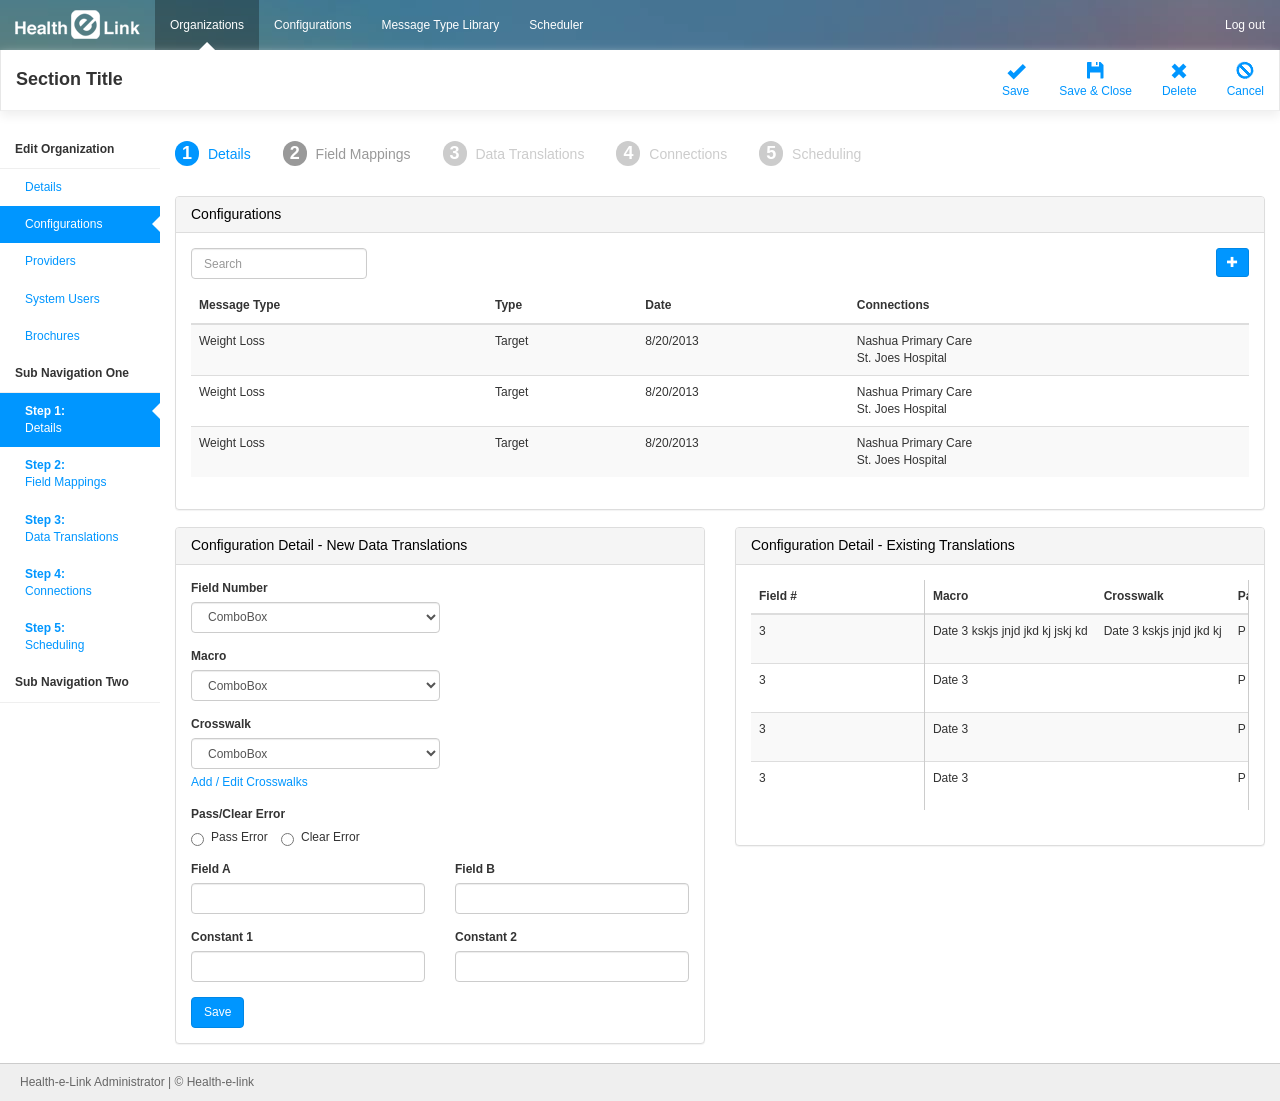
==== admin-template.html @ 5401a1ba "Initial template submit" ====
<!DOCTYPE html>
<!--[if lt IE 7]>      <html class="no-js lt-ie9 lt-ie8 lt-ie7"> <![endif]-->
<!--[if IE 7]>         <html class="no-js lt-ie9 lt-ie8"> <![endif]-->
<!--[if IE 8]>         <html class="no-js lt-ie9"> <![endif]-->
<!--[if gt IE 8]><!--> <html class="no-js"> <!--<![endif]-->
<head>
<meta charset="utf-8">
<meta http-equiv="X-UA-Compatible" content="IE=edge,chrome=1">
<title></title>
<meta name="description" content="">
<meta name="viewport" content="width=device-width, initial-scale=1, maximum-scale=1">

<!-- main css compiled from main.less -->
<link rel="stylesheet" href="css/main.css?v=2">

<!-- default theme -->
<!-- <link rel="stylesheet" href="css/themes/theme-default.css"> -->


<!-- Health-e-link theme -->
<link rel="stylesheet" href="css/themes/theme-health-e-link.css">


<!--[if lt IE 9]>
	<link rel="stylesheet" href="css/ie.css">
<![endif]-->

<!-- moderizer: for ie8 compatibility -->
<script type="text/javascript" src="js/vendor/modernizr-2.6.2-respond-1.1.0.min.js"></script>
<script data-main="js/main" src="js/vendor/require.js"></script>
</head>
<body>
<!--[if lt IE 7]>
 	<p class="chromeframe">You are using an <strong>outdated</strong> browser. Please <a href="http://browsehappy.com/">upgrade your browser</a> or <a href="http://www.google.com/chromeframe/?redirect=true">activate Google Chrome Frame</a> to improve your experience.</p>
<![endif]-->
<div class="wrap">
	<!-- Header -->
	<header id="header" class="header" role="banner">
		<!-- Primary Nav -->
		<!--role="navigation" used for accessibility -->
			<nav class="navbar primary-nav" role="navigation">
				<div class="navbar-header">
					<a href="" class="navbar-brand" title="{company name}">
					<!--
						<img src="img/health-e-link/img-health-e-link-logo.png" class="logo" alt="Health-e-Link Logo"/>
						Required logo specs:
						logo width: 125px
						logo height: 30px

						Plain text can be used without image logo

						sprite can be used with class="logo":
					-->
						<span class="logo" alt="{Company Name Logo}"></span>
					</a>
				</div>
				<ul class="nav navbar-nav">
					<li class="active"><a href="" title="Organizations">Organizations</a><span class="indicator-active arrow-up"></span></li>
					<li><a href="" title="Configurations">Configurations</a></li>
					<li><a href="" title="Message Type Library">Message Type Library</a></li>
					<li><a href="" title="Scheduler">Scheduler</a></li>
				</ul>
				<ul class="nav navbar-nav navbar-right" id="secondary-nav">
					<li><a href="" title="Log out">Log out</a></li>
				</ul>
			</nav>
		<!-- // End Primary Nav -->
	</header>
	<!-- End Header -->

	<!-- Actions Nav -->
	<nav class="navbar navbar-default actions-nav" role="navigation">
		<div class="navbar-header">
			<h1 class="section-title navbar-brand"><a href="" title="Section Title" class="unstyled-link">Section Title</a></h1>
		</div>
		<ul class="nav navbar-nav navbar-right navbar-actions">
			<li><a href="" title="Save"><span class="glyphicon glyphicon-ok icon-stacked"></span> Save</a></li>
			<li><a href="" title="Save &amp; Close<"><span class="glyphicon glyphicon-floppy-disk icon-stacked"></span> Save &amp; Close</a></li>
			<li><a href="" title="Delete"><span class="glyphicon glyphicon-remove icon-stacked"></span>Delete</a></li>
			<li><a href="" title="Cancel"><span class="glyphicon icon-stacked custom-icon icon-cancel"></span>Cancel</a></li>
		</ul>
	</nav>
	<!-- End Actions Nav -->

	<div class="container-fluid">
		<div class="row-fluid">

			<!-- Secondary Nav -->
			<aside class="secondary">
				<nav class="secondary-nav" role="navigation">
					<ul class="nav nav-pills nav-stacked">
						<li>
							<a href="">Edit Organization</a>
							<ul class="nav nav-pills nav-stacked">
								<li><a href="" title="Details">Details</a></li>
								<li class="active"><a href="" title="Configurations">Configurations</a></li>
								<li><a href="" title="Providers">Providers</a></li>
								<li><a href="" title="System Users">System Users</a></li>
								<li><a href="" title="Brochures">Brochures</a></li>
							</ul>
						</li>
						<li>
							<a href="" title="Organization Subnav">Sub Navigation One</a>
							<ul class="nav nav-pills nav-stacked">
								<li class="active"><a href="" title=""><strong>Step 1:</strong><br/>Details</a></li>
								<li><a href="" title=""><strong>Step 2:</strong><br/>Field Mappings</a></li>
								<li><a href="" title=""><strong>Step 3:</strong><br/>Data Translations</a></li>
								<li><a href="" title=""><strong>Step 4:</strong><br/>Connections</a></li>
								<li><a href="" title=""><strong>Step 5:</strong><br/>Scheduling</a></li>
							</ul>
						</li>
						<li>
							<a href="" title="Organization Subnav">Sub Navigation Two</a>
						</li>
					</ul>
				</nav>
			</aside>
			<!-- // End Secondary Nav -->


			<div class="main clearfix" role="main">

				<!-- Subnav (if needed) -->
				<nav class="sub-nav" role="navigation">
					<ul class="nav nav-pills" >
						<li class="active">
							<a href="" title="">
								<span class="badge">1</span>
								Details
							</a>
						</li>
						<li>
							<a href="" title="">
								<span class="badge">2</span>
								Field Mappings
							</a>
						</li>
						<li class="disabled">
							<a href="" title="">
								<span class="badge">3</span>
								Data Translations
							</a>
						</li>
						<li class="disabled">
							<a href="" title="">
								<span class="badge">4</span>
								Connections
							</a>
						</li>
						<li class="disabled">
							<a href="" title="">
								<span class="badge">5</span>
								Scheduling
							</a>
						</li>
					</ul>
				</nav>

				<div class="col-md-12">
					<section class="panel panel-default">
						<div class="panel-heading">
							<h3 class="panel-title">Configurations</h3>
						</div>
						<div class="panel-body">

							<div style="overflow:hidden; margin-bottom:10px;">
								<div class="form form-search pull-left">
									<input type="text" class="form-control" placeholder="Search"/>
								</div>
								<button class="btn btn-primary btn-sm pull-right">
									<span class="glyphicon glyphicon-plus"></span>
								</button>
							</div>

							<div class="form-container scrollable">
								<table class="table table-striped table-hover">
									<thead>
										<tr>
											<th>Message Type</th>
											<th>Type</th>
											<th>Date</th>
											<th>Connections</th>
										</tr>
									</thead>
									<tbody>
										<tr>
											<td>Weight Loss</td>
											<td>Target</td>
											<td>8/20/2013</td>
											<td>Nashua Primary Care<br/>St. Joes Hospital</td>
										</tr>
										<tr>
											<td>Weight Loss</td>
											<td>Target</td>
											<td>8/20/2013</td>
											<td>Nashua Primary Care<br/>St. Joes Hospital</td>
										</tr>
										<tr>
											<td>Weight Loss</td>
											<td>Target</td>
											<td>8/20/2013</td>
											<td>Nashua Primary Care<br/>St. Joes Hospital</td>
										</tr>
									</tbody>
								</table>
							</div>
						</div>
					</section>
				</div>

				<div class="col-md-6">
					<section class="panel panel-default">
						<div class="panel-heading">
							<h3 class="panel-title">Configuration Detail - New Data Translations</h3>
						</div>
						<div class="panel-body">
							<div class="form-container">
								<form role="form">
									<div class="form-group">
										<label for="fieldNumber">Field Number</label>
										<select id="fieldNumber" class="form-control half">
											<option value="comboBox">ComboBox</option>
										</select>
									</div>
									<div class="form-group">
										<label for="macro">Macro</label>
										<select id="macro" class="form-control half">
											<option value="comboBox">ComboBox</option>
										</select>
									</div>
									<div class="form-group">
										<label for="crosswalk">Crosswalk</label>
										<select id="fieldNumber" class="form-control half">
											<option value="comboBox">ComboBox</option>
										</select>
										<span class="form-group-note"><a href="#crosswalkModal" class="" data-toggle="modal">Add / Edit Crosswalks</a></span>
									</div>
									<div class="form-group">
										<label>Pass/Clear Error</label>
										<div>
											<label class="radio-inline">
												<input type="radio" > Pass Error
											</label>
											<label class="radio-inline">
												<input type="radio" > Clear Error
											</label>
										</div>
									</div>
									<div class="row">
										<div class="col-md-6">
											<div class="form-group">
												<label for="fieldA">Field A</label>
												<input id="fieldA" class="form-control" type="text" />
											</div>
										</div>
										<div class="col-md-6">
											<div class="form-group">
												<label for="fieldB">Field B</label>
												<input id="fieldB" class="form-control" type="text" />
											</div>
										</div>
									</div>
									<div class="row">
										<div class="col-md-6">
											<div class="form-group">
												<label for="constant1">Constant 1</label>
												<input id="constant1" class="form-control" type="text" />
											</div>
										</div>
										<div class="col-md-6">
											<div class="form-group">
												<label for="constant2">Constant 2</label>
												<input id="constant2" class="form-control" type="text" />
											</div>
										</div>
									</div>
										<input type="submit" alt="Save" title="Save" value="Save" class="btn btn-primary"/>
								</form>
							</div>
						</div>
					</section>
				</div>

				<div class="col-md-6">
					<section class="panel panel-default">
						<div class="panel-heading">
							<h3 class="panel-title">Configuration Detail - Existing Translations</h3>
						</div>
						<div class="panel-body">
							<div class="form-container scrollable">
								<table class="table table-striped table-hover responsive">
									<thead>
										<tr>
											<th>Field #</th>
											<th>Macro</th>
											<th>Crosswalk</th>
											<th>Pass/Clear Error</th>
											<th>Field A</th>
											<th>Field B</th>
											<th>Constant 1</th>
											<th>Constant 2</th>
											<th>Process Order</th>
											<th></th>
										</tr>
									</thead>
									<tbody>
										<tr>
											<td>3</td>
											<td>Date 3 kskjs jnjd jkd kj jskj kd</td>
											<td>Date 3 kskjs jnjd jkd kj</td>
											<td>P</td>
											<td></td>
											<td></td>
											<td></td>
											<td></td>
											<td>
												<select class="form-control">
													<option>1</option>
												</select>
											</td>
											<td>
												<a href="" title="" alt="Remove Field" class="btn btn-link"><span class="glyphicon glyphicon-remove"></span></a>
											</td>
										</tr>
										<tr>
											<td>3</td>
											<td>Date 3</td>
											<td></td>
											<td>P</td>
											<td></td>
											<td></td>
											<td></td>
											<td></td>
											<td>
												<select class="form-control">
													<option>1</option>
												</select>
											</td>
											<td>
												<a href="" title="" alt="Remove Field" class="btn btn-link"><span class="glyphicon glyphicon-remove"></span></a>
											</td>
										</tr>
										<tr>
											<td>3</td>
											<td>Date 3</td>
											<td></td>
											<td>P</td>
											<td></td>
											<td></td>
											<td></td>
											<td></td>
											<td>
												<select class="form-control">
													<option>1</option>
												</select>
											</td>
											<td>
												<a href="" title="" alt="Remove Field" class="btn btn-link"><span class="glyphicon glyphicon-remove"></span></a>
											</td>
										</tr>
										<tr>
											<td>3</td>
											<td>Date 3</td>
											<td></td>
											<td>P</td>
											<td></td>
											<td></td>
											<td></td>
											<td></td>
											<td>
												<select class="form-control">
													<option>1</option>
												</select>
											</td>
											<td>
												<a href="" title="" alt="Remove Field" class="btn btn-link"><span class="glyphicon glyphicon-remove"></span></a>
											</td>
										</tr>
									</tbody>
								</table>

							</div>
						</div>
					</section>
				</div>
			</div>
		</div>
		<div class="modal fade" id="crosswalkModal" role="dialog" tabindex="-1" aria-labeledby="Edit Crosswalks" aria-hidden="true" aria-describedby="Add, edit and delete crosswalks">
			<div class="modal-dialog">
				<div class="modal-content">
					<div class="modal-header">
						<button type="button" class="close" data-dismiss="modal" aria-hidden="true">&times;</button>
						<h3 class="panel-title">Configuration Detail - Crosswalks</h3>
					</div>
					<div class="modal-body">
						<button class="btn btn-primary btn-sm pull-right " style="margin-top:-7px; margin-right:-8px">
							<span class="glyphicon glyphicon-plus"></span>
						</button>
						<table class="table table-striped table-hover">
							<thead>
								<tr>
									<th>Name</th>
									<th>Date</th>
									<th></th>
								</tr>
							</thead>
							<tbody>
								<tr>
									<td>Gender</td>
									<td>8/20/2013</td>
									<td>
										<a href="" class="btn btn-link"><span class="glyphicon glyphicon-search"></span> View</a> 
										<a href="" title="" class="btn btn-link"><span class="glyphicon glyphicon-remove"></span> Delete</a>
									</td>
								</tr>
								<tr>
									<td>Gender</td>
									<td>8/20/2013</td>
									<td>
										<a href="" class="btn btn-link"><span class="glyphicon glyphicon-search"></span> View</a> 
										<a href="" title="" class="btn btn-link"><span class="glyphicon glyphicon-remove"></span> Delete</a>
									</td>
								</tr>
							</tbody>
						</table>
					</div>
				</div>
			</div>
		</div>
	</div>

	<footer class="footer">
		<div class="footer-content"><span class="footer-brand">Health-e-Link Administrator</span> | <span class="copyright">&copy; Health-e-link</span></div>
	</footer>

</div>
<!-- 
<script src="//ajax.googleapis.com/ajax/libs/jquery/1.10.1/jquery.min.js"></script>
<script>window.jQuery || document.write('<script src="js/vendor/jquery-1.10.1.min.js"><\/script>')</script>
-->
</body>
</html>
---- css/main.css ----
@import '../css/responsive-tables.css';
/*!
 * Bootstrap v3.0.0
 *
 * Copyright 2013 Twitter, Inc
 * Licensed under the Apache License v2.0
 * http://www.apache.org/licenses/LICENSE-2.0
 *
 * Designed and built with all the love in the world by @mdo and @fat.
 */
/*! normalize.css v2.1.0 | MIT License | git.io/normalize */
article,
aside,
details,
figcaption,
figure,
footer,
header,
hgroup,
main,
nav,
section,
summary {
  display: block;
}
audio,
canvas,
video {
  display: inline-block;
}
audio:not([controls]) {
  display: none;
  height: 0;
}
[hidden] {
  display: none;
}
html {
  font-family: sans-serif;
  -webkit-text-size-adjust: 100%;
  -ms-text-size-adjust: 100%;
}
body {
  margin: 0;
}
a:focus {
  outline: thin dotted;
}
a:active,
a:hover {
  outline: 0;
}
h1 {
  font-size: 2em;
  margin: 0.67em 0;
}
abbr[title] {
  border-bottom: 1px dotted;
}
b,
strong {
  font-weight: bold;
}
dfn {
  font-style: italic;
}
hr {
  -moz-box-sizing: content-box;
  box-sizing: content-box;
  height: 0;
}
mark {
  background: #ff0;
  color: #000;
}
code,
kbd,
pre,
samp {
  font-family: monospace, serif;
  font-size: 1em;
}
pre {
  white-space: pre-wrap;
}
q {
  quotes: "\201C" "\201D" "\2018" "\2019";
}
small {
  font-size: 80%;
}
sub,
sup {
  font-size: 75%;
  line-height: 0;
  position: relative;
  vertical-align: baseline;
}
sup {
  top: -0.5em;
}
sub {
  bottom: -0.25em;
}
img {
  border: 0;
}
svg:not(:root) {
  overflow: hidden;
}
figure {
  margin: 0;
}
fieldset {
  border: 1px solid #c0c0c0;
  margin: 0 2px;
  padding: 0.35em 0.625em 0.75em;
}
legend {
  border: 0;
  padding: 0;
}
button,
input,
select,
textarea {
  font-family: inherit;
  font-size: 100%;
  margin: 0;
}
button,
input {
  line-height: normal;
}
button,
select {
  text-transform: none;
}
button,
html input[type="button"],
input[type="reset"],
input[type="submit"] {
  -webkit-appearance: button;
  cursor: pointer;
}
button[disabled],
html input[disabled] {
  cursor: default;
}
input[type="checkbox"],
input[type="radio"] {
  box-sizing: border-box;
  padding: 0;
}
input[type="search"] {
  -webkit-appearance: textfield;
  -moz-box-sizing: content-box;
  -webkit-box-sizing: content-box;
  box-sizing: content-box;
}
input[type="search"]::-webkit-search-cancel-button,
input[type="search"]::-webkit-search-decoration {
  -webkit-appearance: none;
}
button::-moz-focus-inner,
input::-moz-focus-inner {
  border: 0;
  padding: 0;
}
textarea {
  overflow: auto;
  vertical-align: top;
}
table {
  border-collapse: collapse;
  border-spacing: 0;
}
@media print {
  * {
    text-shadow: none !important;
    color: #000 !important;
    background: transparent !important;
    box-shadow: none !important;
  }
  a,
  a:visited {
    text-decoration: underline;
  }
  a[href]:after {
    content: " (" attr(href) ")";
  }
  abbr[title]:after {
    content: " (" attr(title) ")";
  }
  .ir a:after,
  a[href^="javascript:"]:after,
  a[href^="#"]:after {
    content: "";
  }
  pre,
  blockquote {
    border: 1px solid #999;
    page-break-inside: avoid;
  }
  thead {
    display: table-header-group;
  }
  tr,
  img {
    page-break-inside: avoid;
  }
  img {
    max-width: 100% !important;
  }
  @page  {
    margin: 2cm .5cm;
  }
  p,
  h2,
  h3 {
    orphans: 3;
    widows: 3;
  }
  h2,
  h3 {
    page-break-after: avoid;
  }
  .navbar {
    display: none;
  }
  .table td,
  .table th {
    background-color: #fff !important;
  }
  .btn > .caret,
  .dropup > .btn > .caret {
    border-top-color: #000 !important;
  }
  .label {
    border: 1px solid #000;
  }
  .table {
    border-collapse: collapse !important;
  }
  .table-bordered th,
  .table-bordered td {
    border: 1px solid #ddd !important;
  }
}
*,
*:before,
*:after {
  -webkit-box-sizing: border-box;
  -moz-box-sizing: border-box;
  box-sizing: border-box;
}
html {
  font-size: 62.5%;
  -webkit-tap-highlight-color: rgba(0, 0, 0, 0);
}
body {
  font-family: "Helvetica Neue", Helvetica, Arial, sans-serif;
  font-size: 12px;
  line-height: 1.428571429;
  color: #333333;
  background-color: #ffffff;
}
input,
button,
select,
textarea {
  font-family: inherit;
  font-size: inherit;
  line-height: inherit;
}
a {
  color: #0096ff;
  text-decoration: none;
}
a:hover,
a:focus {
  color: #0069b3;
  text-decoration: underline;
}
a:focus {
  outline: thin dotted #333;
  outline: 5px auto -webkit-focus-ring-color;
  outline-offset: -2px;
}
img {
  vertical-align: middle;
}
.img-responsive {
  display: block;
  max-width: 100%;
  height: auto;
}
.img-rounded {
  border-radius: 6px;
}
.img-thumbnail {
  padding: 4px;
  line-height: 1.428571429;
  background-color: #ffffff;
  border: 1px solid #dddddd;
  border-radius: 4px;
  -webkit-transition: all 0.2s ease-in-out;
  transition: all 0.2s ease-in-out;
  display: inline-block;
  max-width: 100%;
  height: auto;
}
.img-circle {
  border-radius: 50%;
}
hr {
  margin-top: 17px;
  margin-bottom: 17px;
  border: 0;
  border-top: 1px solid #eeeeee;
}
.sr-only {
  position: absolute;
  width: 1px;
  height: 1px;
  margin: -1px;
  padding: 0;
  overflow: hidden;
  clip: rect(0 0 0 0);
  border: 0;
}
p {
  margin: 0 0 8.5px;
}
.lead {
  margin-bottom: 17px;
  font-size: 13.799999999999999px;
  font-weight: 200;
  line-height: 1.4;
}
@media (min-width: 768px) {
  .lead {
    font-size: 18px;
  }
}
small,
.small {
  font-size: 85%;
}
cite {
  font-style: normal;
}
.text-muted {
  color: #999999;
}
.text-primary {
  color: #0096ff;
}
.text-warning {
  color: #c09853;
}
.text-danger {
  color: #b94a48;
}
.text-success {
  color: #468847;
}
.text-info {
  color: #3a87ad;
}
.text-left {
  text-align: left;
}
.text-right {
  text-align: right;
}
.text-center {
  text-align: center;
}
h1,
h2,
h3,
h4,
h5,
h6,
.h1,
.h2,
.h3,
.h4,
.h5,
.h6 {
  font-family: "Helvetica Neue", Helvetica, Arial, sans-serif;
  font-weight: 500;
  line-height: 1.1;
  color: inherit;
}
h1 small,
h2 small,
h3 small,
h4 small,
h5 small,
h6 small,
.h1 small,
.h2 small,
.h3 small,
.h4 small,
.h5 small,
.h6 small {
  font-weight: normal;
  line-height: 1;
  color: #999999;
}
h1,
h2,
h3 {
  margin-top: 17px;
  margin-bottom: 8.5px;
}
h1 small,
h2 small,
h3 small {
  font-size: 65%;
}
h4,
h5,
h6 {
  margin-top: 8.5px;
  margin-bottom: 8.5px;
}
h4 small,
h5 small,
h6 small {
  font-size: 75%;
}
h1,
.h1 {
  font-size: 31px;
}
h2,
.h2 {
  font-size: 25px;
}
h3,
.h3 {
  font-size: 21px;
}
h4,
.h4 {
  font-size: 15px;
}
h5,
.h5 {
  font-size: 12px;
}
h6,
.h6 {
  font-size: 11px;
}
.page-header {
  padding-bottom: 7.5px;
  margin: 34px 0 17px;
  border-bottom: 1px solid #eeeeee;
}
ul,
ol {
  margin-top: 0;
  margin-bottom: 8.5px;
}
ul ul,
ol ul,
ul ol,
ol ol {
  margin-bottom: 0;
}
.list-unstyled {
  padding-left: 0;
  list-style: none;
}
.list-inline {
  padding-left: 0;
  list-style: none;
}
.list-inline > li {
  display: inline-block;
  padding-left: 5px;
  padding-right: 5px;
}
dl {
  margin-bottom: 17px;
}
dt,
dd {
  line-height: 1.428571429;
}
dt {
  font-weight: bold;
}
dd {
  margin-left: 0;
}
@media (min-width: 768px) {
  .dl-horizontal dt {
    float: left;
    width: 160px;
    clear: left;
    text-align: right;
    overflow: hidden;
    text-overflow: ellipsis;
    white-space: nowrap;
  }
  .dl-horizontal dd {
    margin-left: 180px;
  }
  .dl-horizontal dd:before,
  .dl-horizontal dd:after {
    content: " ";
    /* 1 */
  
    display: table;
    /* 2 */
  
  }
  .dl-horizontal dd:after {
    clear: both;
  }
  .dl-horizontal dd:before,
  .dl-horizontal dd:after {
    content: " ";
    /* 1 */
  
    display: table;
    /* 2 */
  
  }
  .dl-horizontal dd:after {
    clear: both;
  }
}
abbr[title],
abbr[data-original-title] {
  cursor: help;
  border-bottom: 1px dotted #999999;
}
abbr.initialism {
  font-size: 90%;
  text-transform: uppercase;
}
blockquote {
  padding: 8.5px 17px;
  margin: 0 0 17px;
  border-left: 5px solid #eeeeee;
}
blockquote p {
  font-size: 15px;
  font-weight: 300;
  line-height: 1.25;
}
blockquote p:last-child {
  margin-bottom: 0;
}
blockquote small {
  display: block;
  line-height: 1.428571429;
  color: #999999;
}
blockquote small:before {
  content: '\2014 \00A0';
}
blockquote.pull-right {
  padding-right: 15px;
  padding-left: 0;
  border-right: 5px solid #eeeeee;
  border-left: 0;
}
blockquote.pull-right p,
blockquote.pull-right small {
  text-align: right;
}
blockquote.pull-right small:before {
  content: '';
}
blockquote.pull-right small:after {
  content: '\00A0 \2014';
}
q:before,
q:after,
blockquote:before,
blockquote:after {
  content: "";
}
address {
  display: block;
  margin-bottom: 17px;
  font-style: normal;
  line-height: 1.428571429;
}
code,
pre {
  font-family: Monaco, Menlo, Consolas, "Courier New", monospace;
}
code {
  padding: 2px 4px;
  font-size: 90%;
  color: #c7254e;
  background-color: #f9f2f4;
  white-space: nowrap;
  border-radius: 4px;
}
pre {
  display: block;
  padding: 8px;
  margin: 0 0 8.5px;
  font-size: 11px;
  line-height: 1.428571429;
  word-break: break-all;
  word-wrap: break-word;
  color: #333333;
  background-color: #f5f5f5;
  border: 1px solid #cccccc;
  border-radius: 4px;
}
pre.prettyprint {
  margin-bottom: 17px;
}
pre code {
  padding: 0;
  font-size: inherit;
  color: inherit;
  white-space: pre-wrap;
  background-color: transparent;
  border: 0;
}
.pre-scrollable {
  max-height: 340px;
  overflow-y: scroll;
}
.container {
  margin-right: auto;
  margin-left: auto;
  padding-left: 15px;
  padding-right: 15px;
}
.container:before,
.container:after {
  content: " ";
  /* 1 */

  display: table;
  /* 2 */

}
.container:after {
  clear: both;
}
.container:before,
.container:after {
  content: " ";
  /* 1 */

  display: table;
  /* 2 */

}
.container:after {
  clear: both;
}
.row {
  margin-left: -15px;
  margin-right: -15px;
}
.row:before,
.row:after {
  content: " ";
  /* 1 */

  display: table;
  /* 2 */

}
.row:after {
  clear: both;
}
.row:before,
.row:after {
  content: " ";
  /* 1 */

  display: table;
  /* 2 */

}
.row:after {
  clear: both;
}
.col-xs-1,
.col-xs-2,
.col-xs-3,
.col-xs-4,
.col-xs-5,
.col-xs-6,
.col-xs-7,
.col-xs-8,
.col-xs-9,
.col-xs-10,
.col-xs-11,
.col-xs-12,
.col-sm-1,
.col-sm-2,
.col-sm-3,
.col-sm-4,
.col-sm-5,
.col-sm-6,
.col-sm-7,
.col-sm-8,
.col-sm-9,
.col-sm-10,
.col-sm-11,
.col-sm-12,
.col-md-1,
.col-md-2,
.col-md-3,
.col-md-4,
.col-md-5,
.col-md-6,
.col-md-7,
.col-md-8,
.col-md-9,
.col-md-10,
.col-md-11,
.col-md-12,
.col-lg-1,
.col-lg-2,
.col-lg-3,
.col-lg-4,
.col-lg-5,
.col-lg-6,
.col-lg-7,
.col-lg-8,
.col-lg-9,
.col-lg-10,
.col-lg-11,
.col-lg-12 {
  position: relative;
  min-height: 1px;
  padding-left: 15px;
  padding-right: 15px;
}
.col-xs-1,
.col-xs-2,
.col-xs-3,
.col-xs-4,
.col-xs-5,
.col-xs-6,
.col-xs-7,
.col-xs-8,
.col-xs-9,
.col-xs-10,
.col-xs-11 {
  float: left;
}
.col-xs-1 {
  width: 8.333333333333332%;
}
.col-xs-2 {
  width: 16.666666666666664%;
}
.col-xs-3 {
  width: 25%;
}
.col-xs-4 {
  width: 33.33333333333333%;
}
.col-xs-5 {
  width: 41.66666666666667%;
}
.col-xs-6 {
  width: 50%;
}
.col-xs-7 {
  width: 58.333333333333336%;
}
.col-xs-8 {
  width: 66.66666666666666%;
}
.col-xs-9 {
  width: 75%;
}
.col-xs-10 {
  width: 83.33333333333334%;
}
.col-xs-11 {
  width: 91.66666666666666%;
}
.col-xs-12 {
  width: 100%;
}
@media (min-width: 768px) {
  .container {
    width: 750px;
  }
  .col-sm-1,
  .col-sm-2,
  .col-sm-3,
  .col-sm-4,
  .col-sm-5,
  .col-sm-6,
  .col-sm-7,
  .col-sm-8,
  .col-sm-9,
  .col-sm-10,
  .col-sm-11 {
    float: left;
  }
  .col-sm-1 {
    width: 8.333333333333332%;
  }
  .col-sm-2 {
    width: 16.666666666666664%;
  }
  .col-sm-3 {
    width: 25%;
  }
  .col-sm-4 {
    width: 33.33333333333333%;
  }
  .col-sm-5 {
    width: 41.66666666666667%;
  }
  .col-sm-6 {
    width: 50%;
  }
  .col-sm-7 {
    width: 58.333333333333336%;
  }
  .col-sm-8 {
    width: 66.66666666666666%;
  }
  .col-sm-9 {
    width: 75%;
  }
  .col-sm-10 {
    width: 83.33333333333334%;
  }
  .col-sm-11 {
    width: 91.66666666666666%;
  }
  .col-sm-12 {
    width: 100%;
  }
  .col-sm-push-1 {
    left: 8.333333333333332%;
  }
  .col-sm-push-2 {
    left: 16.666666666666664%;
  }
  .col-sm-push-3 {
    left: 25%;
  }
  .col-sm-push-4 {
    left: 33.33333333333333%;
  }
  .col-sm-push-5 {
    left: 41.66666666666667%;
  }
  .col-sm-push-6 {
    left: 50%;
  }
  .col-sm-push-7 {
    left: 58.333333333333336%;
  }
  .col-sm-push-8 {
    left: 66.66666666666666%;
  }
  .col-sm-push-9 {
    left: 75%;
  }
  .col-sm-push-10 {
    left: 83.33333333333334%;
  }
  .col-sm-push-11 {
    left: 91.66666666666666%;
  }
  .col-sm-pull-1 {
    right: 8.333333333333332%;
  }
  .col-sm-pull-2 {
    right: 16.666666666666664%;
  }
  .col-sm-pull-3 {
    right: 25%;
  }
  .col-sm-pull-4 {
    right: 33.33333333333333%;
  }
  .col-sm-pull-5 {
    right: 41.66666666666667%;
  }
  .col-sm-pull-6 {
    right: 50%;
  }
  .col-sm-pull-7 {
    right: 58.333333333333336%;
  }
  .col-sm-pull-8 {
    right: 66.66666666666666%;
  }
  .col-sm-pull-9 {
    right: 75%;
  }
  .col-sm-pull-10 {
    right: 83.33333333333334%;
  }
  .col-sm-pull-11 {
    right: 91.66666666666666%;
  }
  .col-sm-offset-1 {
    margin-left: 8.333333333333332%;
  }
  .col-sm-offset-2 {
    margin-left: 16.666666666666664%;
  }
  .col-sm-offset-3 {
    margin-left: 25%;
  }
  .col-sm-offset-4 {
    margin-left: 33.33333333333333%;
  }
  .col-sm-offset-5 {
    margin-left: 41.66666666666667%;
  }
  .col-sm-offset-6 {
    margin-left: 50%;
  }
  .col-sm-offset-7 {
    margin-left: 58.333333333333336%;
  }
  .col-sm-offset-8 {
    margin-left: 66.66666666666666%;
  }
  .col-sm-offset-9 {
    margin-left: 75%;
  }
  .col-sm-offset-10 {
    margin-left: 83.33333333333334%;
  }
  .col-sm-offset-11 {
    margin-left: 91.66666666666666%;
  }
}
@media (min-width: 992px) {
  .container {
    width: 970px;
  }
  .col-md-1,
  .col-md-2,
  .col-md-3,
  .col-md-4,
  .col-md-5,
  .col-md-6,
  .col-md-7,
  .col-md-8,
  .col-md-9,
  .col-md-10,
  .col-md-11 {
    float: left;
  }
  .col-md-1 {
    width: 8.333333333333332%;
  }
  .col-md-2 {
    width: 16.666666666666664%;
  }
  .col-md-3 {
    width: 25%;
  }
  .col-md-4 {
    width: 33.33333333333333%;
  }
  .col-md-5 {
    width: 41.66666666666667%;
  }
  .col-md-6 {
    width: 50%;
  }
  .col-md-7 {
    width: 58.333333333333336%;
  }
  .col-md-8 {
    width: 66.66666666666666%;
  }
  .col-md-9 {
    width: 75%;
  }
  .col-md-10 {
    width: 83.33333333333334%;
  }
  .col-md-11 {
    width: 91.66666666666666%;
  }
  .col-md-12 {
    width: 100%;
  }
  .col-md-push-0 {
    left: auto;
  }
  .col-md-push-1 {
    left: 8.333333333333332%;
  }
  .col-md-push-2 {
    left: 16.666666666666664%;
  }
  .col-md-push-3 {
    left: 25%;
  }
  .col-md-push-4 {
    left: 33.33333333333333%;
  }
  .col-md-push-5 {
    left: 41.66666666666667%;
  }
  .col-md-push-6 {
    left: 50%;
  }
  .col-md-push-7 {
    left: 58.333333333333336%;
  }
  .col-md-push-8 {
    left: 66.66666666666666%;
  }
  .col-md-push-9 {
    left: 75%;
  }
  .col-md-push-10 {
    left: 83.33333333333334%;
  }
  .col-md-push-11 {
    left: 91.66666666666666%;
  }
  .col-md-pull-0 {
    right: auto;
  }
  .col-md-pull-1 {
    right: 8.333333333333332%;
  }
  .col-md-pull-2 {
    right: 16.666666666666664%;
  }
  .col-md-pull-3 {
    right: 25%;
  }
  .col-md-pull-4 {
    right: 33.33333333333333%;
  }
  .col-md-pull-5 {
    right: 41.66666666666667%;
  }
  .col-md-pull-6 {
    right: 50%;
  }
  .col-md-pull-7 {
    right: 58.333333333333336%;
  }
  .col-md-pull-8 {
    right: 66.66666666666666%;
  }
  .col-md-pull-9 {
    right: 75%;
  }
  .col-md-pull-10 {
    right: 83.33333333333334%;
  }
  .col-md-pull-11 {
    right: 91.66666666666666%;
  }
  .col-md-offset-0 {
    margin-left: 0;
  }
  .col-md-offset-1 {
    margin-left: 8.333333333333332%;
  }
  .col-md-offset-2 {
    margin-left: 16.666666666666664%;
  }
  .col-md-offset-3 {
    margin-left: 25%;
  }
  .col-md-offset-4 {
    margin-left: 33.33333333333333%;
  }
  .col-md-offset-5 {
    margin-left: 41.66666666666667%;
  }
  .col-md-offset-6 {
    margin-left: 50%;
  }
  .col-md-offset-7 {
    margin-left: 58.333333333333336%;
  }
  .col-md-offset-8 {
    margin-left: 66.66666666666666%;
  }
  .col-md-offset-9 {
    margin-left: 75%;
  }
  .col-md-offset-10 {
    margin-left: 83.33333333333334%;
  }
  .col-md-offset-11 {
    margin-left: 91.66666666666666%;
  }
}
@media (min-width: 1200px) {
  .container {
    width: 1170px;
  }
  .col-lg-1,
  .col-lg-2,
  .col-lg-3,
  .col-lg-4,
  .col-lg-5,
  .col-lg-6,
  .col-lg-7,
  .col-lg-8,
  .col-lg-9,
  .col-lg-10,
  .col-lg-11 {
    float: left;
  }
  .col-lg-1 {
    width: 8.333333333333332%;
  }
  .col-lg-2 {
    width: 16.666666666666664%;
  }
  .col-lg-3 {
    width: 25%;
  }
  .col-lg-4 {
    width: 33.33333333333333%;
  }
  .col-lg-5 {
    width: 41.66666666666667%;
  }
  .col-lg-6 {
    width: 50%;
  }
  .col-lg-7 {
    width: 58.333333333333336%;
  }
  .col-lg-8 {
    width: 66.66666666666666%;
  }
  .col-lg-9 {
    width: 75%;
  }
  .col-lg-10 {
    width: 83.33333333333334%;
  }
  .col-lg-11 {
    width: 91.66666666666666%;
  }
  .col-lg-12 {
    width: 100%;
  }
  .col-lg-push-0 {
    left: auto;
  }
  .col-lg-push-1 {
    left: 8.333333333333332%;
  }
  .col-lg-push-2 {
    left: 16.666666666666664%;
  }
  .col-lg-push-3 {
    left: 25%;
  }
  .col-lg-push-4 {
    left: 33.33333333333333%;
  }
  .col-lg-push-5 {
    left: 41.66666666666667%;
  }
  .col-lg-push-6 {
    left: 50%;
  }
  .col-lg-push-7 {
    left: 58.333333333333336%;
  }
  .col-lg-push-8 {
    left: 66.66666666666666%;
  }
  .col-lg-push-9 {
    left: 75%;
  }
  .col-lg-push-10 {
    left: 83.33333333333334%;
  }
  .col-lg-push-11 {
    left: 91.66666666666666%;
  }
  .col-lg-pull-0 {
    right: auto;
  }
  .col-lg-pull-1 {
    right: 8.333333333333332%;
  }
  .col-lg-pull-2 {
    right: 16.666666666666664%;
  }
  .col-lg-pull-3 {
    right: 25%;
  }
  .col-lg-pull-4 {
    right: 33.33333333333333%;
  }
  .col-lg-pull-5 {
    right: 41.66666666666667%;
  }
  .col-lg-pull-6 {
    right: 50%;
  }
  .col-lg-pull-7 {
    right: 58.333333333333336%;
  }
  .col-lg-pull-8 {
    right: 66.66666666666666%;
  }
  .col-lg-pull-9 {
    right: 75%;
  }
  .col-lg-pull-10 {
    right: 83.33333333333334%;
  }
  .col-lg-pull-11 {
    right: 91.66666666666666%;
  }
  .col-lg-offset-0 {
    margin-left: 0;
  }
  .col-lg-offset-1 {
    margin-left: 8.333333333333332%;
  }
  .col-lg-offset-2 {
    margin-left: 16.666666666666664%;
  }
  .col-lg-offset-3 {
    margin-left: 25%;
  }
  .col-lg-offset-4 {
    margin-left: 33.33333333333333%;
  }
  .col-lg-offset-5 {
    margin-left: 41.66666666666667%;
  }
  .col-lg-offset-6 {
    margin-left: 50%;
  }
  .col-lg-offset-7 {
    margin-left: 58.333333333333336%;
  }
  .col-lg-offset-8 {
    margin-left: 66.66666666666666%;
  }
  .col-lg-offset-9 {
    margin-left: 75%;
  }
  .col-lg-offset-10 {
    margin-left: 83.33333333333334%;
  }
  .col-lg-offset-11 {
    margin-left: 91.66666666666666%;
  }
}
table {
  max-width: 100%;
  background-color: transparent;
}
th {
  text-align: left;
}
.table {
  width: 100%;
  margin-bottom: 17px;
}
.table > thead > tr > th,
.table > tbody > tr > th,
.table > tfoot > tr > th,
.table > thead > tr > td,
.table > tbody > tr > td,
.table > tfoot > tr > td {
  padding: 8px;
  line-height: 1.428571429;
  vertical-align: top;
  border-top: 1px solid #dddddd;
}
.table > thead > tr > th {
  vertical-align: bottom;
  border-bottom: 2px solid #dddddd;
}
.table > caption + thead > tr:first-child > th,
.table > colgroup + thead > tr:first-child > th,
.table > thead:first-child > tr:first-child > th,
.table > caption + thead > tr:first-child > td,
.table > colgroup + thead > tr:first-child > td,
.table > thead:first-child > tr:first-child > td {
  border-top: 0;
}
.table > tbody + tbody {
  border-top: 2px solid #dddddd;
}
.table .table {
  background-color: #ffffff;
}
.table-condensed > thead > tr > th,
.table-condensed > tbody > tr > th,
.table-condensed > tfoot > tr > th,
.table-condensed > thead > tr > td,
.table-condensed > tbody > tr > td,
.table-condensed > tfoot > tr > td {
  padding: 5px;
}
.table-bordered {
  border: 1px solid #dddddd;
}
.table-bordered > thead > tr > th,
.table-bordered > tbody > tr > th,
.table-bordered > tfoot > tr > th,
.table-bordered > thead > tr > td,
.table-bordered > tbody > tr > td,
.table-bordered > tfoot > tr > td {
  border: 1px solid #dddddd;
}
.table-bordered > thead > tr > th,
.table-bordered > thead > tr > td {
  border-bottom-width: 2px;
}
.table-striped > tbody > tr:nth-child(odd) > td,
.table-striped > tbody > tr:nth-child(odd) > th {
  background-color: #f9f9f9;
}
.table-hover > tbody > tr:hover > td,
.table-hover > tbody > tr:hover > th {
  background-color: #f5f5f5;
}
table col[class*="col-"] {
  float: none;
  display: table-column;
}
table td[class*="col-"],
table th[class*="col-"] {
  float: none;
  display: table-cell;
}
.table > thead > tr > td.active,
.table > tbody > tr > td.active,
.table > tfoot > tr > td.active,
.table > thead > tr > th.active,
.table > tbody > tr > th.active,
.table > tfoot > tr > th.active,
.table > thead > tr.active > td,
.table > tbody > tr.active > td,
.table > tfoot > tr.active > td,
.table > thead > tr.active > th,
.table > tbody > tr.active > th,
.table > tfoot > tr.active > th {
  background-color: #f5f5f5;
}
.table > thead > tr > td.success,
.table > tbody > tr > td.success,
.table > tfoot > tr > td.success,
.table > thead > tr > th.success,
.table > tbody > tr > th.success,
.table > tfoot > tr > th.success,
.table > thead > tr.success > td,
.table > tbody > tr.success > td,
.table > tfoot > tr.success > td,
.table > thead > tr.success > th,
.table > tbody > tr.success > th,
.table > tfoot > tr.success > th {
  background-color: #dff0d8;
  border-color: #d6e9c6;
}
.table-hover > tbody > tr > td.success:hover,
.table-hover > tbody > tr > th.success:hover,
.table-hover > tbody > tr.success:hover > td,
.table-hover > tbody > tr.success:hover > th {
  background-color: #d0e9c6;
  border-color: #c9e2b3;
}
.table > thead > tr > td.danger,
.table > tbody > tr > td.danger,
.table > tfoot > tr > td.danger,
.table > thead > tr > th.danger,
.table > tbody > tr > th.danger,
.table > tfoot > tr > th.danger,
.table > thead > tr.danger > td,
.table > tbody > tr.danger > td,
.table > tfoot > tr.danger > td,
.table > thead > tr.danger > th,
.table > tbody > tr.danger > th,
.table > tfoot > tr.danger > th {
  background-color: #f2dede;
  border-color: #eed3d7;
}
.table-hover > tbody > tr > td.danger:hover,
.table-hover > tbody > tr > th.danger:hover,
.table-hover > tbody > tr.danger:hover > td,
.table-hover > tbody > tr.danger:hover > th {
  background-color: #ebcccc;
  border-color: #e6c1c7;
}
.table > thead > tr > td.warning,
.table > tbody > tr > td.warning,
.table > tfoot > tr > td.warning,
.table > thead > tr > th.warning,
.table > tbody > tr > th.warning,
.table > tfoot > tr > th.warning,
.table > thead > tr.warning > td,
.table > tbody > tr.warning > td,
.table > tfoot > tr.warning > td,
.table > thead > tr.warning > th,
.table > tbody > tr.warning > th,
.table > tfoot > tr.warning > th {
  background-color: #fcf8e3;
  border-color: #fbeed5;
}
.table-hover > tbody > tr > td.warning:hover,
.table-hover > tbody > tr > th.warning:hover,
.table-hover > tbody > tr.warning:hover > td,
.table-hover > tbody > tr.warning:hover > th {
  background-color: #faf2cc;
  border-color: #f8e5be;
}
@media (max-width: 768px) {
  .table-responsive {
    width: 100%;
    margin-bottom: 15px;
    overflow-y: hidden;
    overflow-x: scroll;
    -ms-overflow-style: -ms-autohiding-scrollbar;
    border: 1px solid #dddddd;
    -webkit-overflow-scrolling: touch;
  }
  .table-responsive > .table {
    margin-bottom: 0;
    background-color: #fff;
  }
  .table-responsive > .table > thead > tr > th,
  .table-responsive > .table > tbody > tr > th,
  .table-responsive > .table > tfoot > tr > th,
  .table-responsive > .table > thead > tr > td,
  .table-responsive > .table > tbody > tr > td,
  .table-responsive > .table > tfoot > tr > td {
    white-space: nowrap;
  }
  .table-responsive > .table-bordered {
    border: 0;
  }
  .table-responsive > .table-bordered > thead > tr > th:first-child,
  .table-responsive > .table-bordered > tbody > tr > th:first-child,
  .table-responsive > .table-bordered > tfoot > tr > th:first-child,
  .table-responsive > .table-bordered > thead > tr > td:first-child,
  .table-responsive > .table-bordered > tbody > tr > td:first-child,
  .table-responsive > .table-bordered > tfoot > tr > td:first-child {
    border-left: 0;
  }
  .table-responsive > .table-bordered > thead > tr > th:last-child,
  .table-responsive > .table-bordered > tbody > tr > th:last-child,
  .table-responsive > .table-bordered > tfoot > tr > th:last-child,
  .table-responsive > .table-bordered > thead > tr > td:last-child,
  .table-responsive > .table-bordered > tbody > tr > td:last-child,
  .table-responsive > .table-bordered > tfoot > tr > td:last-child {
    border-right: 0;
  }
  .table-responsive > .table-bordered > thead > tr:last-child > th,
  .table-responsive > .table-bordered > tbody > tr:last-child > th,
  .table-responsive > .table-bordered > tfoot > tr:last-child > th,
  .table-responsive > .table-bordered > thead > tr:last-child > td,
  .table-responsive > .table-bordered > tbody > tr:last-child > td,
  .table-responsive > .table-bordered > tfoot > tr:last-child > td {
    border-bottom: 0;
  }
}
fieldset {
  padding: 0;
  margin: 0;
  border: 0;
}
legend {
  display: block;
  width: 100%;
  padding: 0;
  margin-bottom: 17px;
  font-size: 18px;
  line-height: inherit;
  color: #333333;
  border: 0;
  border-bottom: 1px solid #e5e5e5;
}
label {
  display: inline-block;
  margin-bottom: 5px;
  font-weight: bold;
}
input[type="search"] {
  -webkit-box-sizing: border-box;
  -moz-box-sizing: border-box;
  box-sizing: border-box;
}
input[type="radio"],
input[type="checkbox"] {
  margin: 4px 0 0;
  margin-top: 1px \9;
  /* IE8-9 */

  line-height: normal;
}
input[type="file"] {
  display: block;
}
select[multiple],
select[size] {
  height: auto;
}
select optgroup {
  font-size: inherit;
  font-style: inherit;
  font-family: inherit;
}
input[type="file"]:focus,
input[type="radio"]:focus,
input[type="checkbox"]:focus {
  outline: thin dotted #333;
  outline: 5px auto -webkit-focus-ring-color;
  outline-offset: -2px;
}
input[type="number"]::-webkit-outer-spin-button,
input[type="number"]::-webkit-inner-spin-button {
  height: auto;
}
output {
  display: block;
  padding-top: 7px;
  font-size: 12px;
  line-height: 1.428571429;
  color: #555555;
  vertical-align: middle;
}
.form-control:-moz-placeholder {
  color: #999999;
}
.form-control::-moz-placeholder {
  color: #999999;
}
.form-control:-ms-input-placeholder {
  color: #999999;
}
.form-control::-webkit-input-placeholder {
  color: #999999;
}
.form-control {
  display: block;
  width: 100%;
  height: 31px;
  padding: 6px 12px;
  font-size: 12px;
  line-height: 1.428571429;
  color: #555555;
  vertical-align: middle;
  background-color: #ffffff;
  background-image: none;
  border: 1px solid #cccccc;
  border-radius: 4px;
  -webkit-box-shadow: inset 0 1px 1px rgba(0, 0, 0, 0.075);
  box-shadow: inset 0 1px 1px rgba(0, 0, 0, 0.075);
  -webkit-transition: border-color ease-in-out .15s, box-shadow ease-in-out .15s;
  transition: border-color ease-in-out .15s, box-shadow ease-in-out .15s;
}
.form-control:focus {
  border-color: #66afe9;
  outline: 0;
  -webkit-box-shadow: inset 0 1px 1px rgba(0,0,0,.075), 0 0 8px rgba(102, 175, 233, 0.6);
  box-shadow: inset 0 1px 1px rgba(0,0,0,.075), 0 0 8px rgba(102, 175, 233, 0.6);
}
.form-control[disabled],
.form-control[readonly],
fieldset[disabled] .form-control {
  cursor: not-allowed;
  background-color: #eeeeee;
}
textarea.form-control {
  height: auto;
}
.form-group {
  margin-bottom: 15px;
}
.radio,
.checkbox {
  display: block;
  min-height: 17px;
  margin-top: 10px;
  margin-bottom: 10px;
  padding-left: 20px;
  vertical-align: middle;
}
.radio label,
.checkbox label {
  display: inline;
  margin-bottom: 0;
  font-weight: normal;
  cursor: pointer;
}
.radio input[type="radio"],
.radio-inline input[type="radio"],
.checkbox input[type="checkbox"],
.checkbox-inline input[type="checkbox"] {
  float: left;
  margin-left: -20px;
}
.radio + .radio,
.checkbox + .checkbox {
  margin-top: -5px;
}
.radio-inline,
.checkbox-inline {
  display: inline-block;
  padding-left: 20px;
  margin-bottom: 0;
  vertical-align: middle;
  font-weight: normal;
  cursor: pointer;
}
.radio-inline + .radio-inline,
.checkbox-inline + .checkbox-inline {
  margin-top: 0;
  margin-left: 10px;
}
input[type="radio"][disabled],
input[type="checkbox"][disabled],
.radio[disabled],
.radio-inline[disabled],
.checkbox[disabled],
.checkbox-inline[disabled],
fieldset[disabled] input[type="radio"],
fieldset[disabled] input[type="checkbox"],
fieldset[disabled] .radio,
fieldset[disabled] .radio-inline,
fieldset[disabled] .checkbox,
fieldset[disabled] .checkbox-inline {
  cursor: not-allowed;
}
.input-sm {
  height: 28px;
  padding: 5px 10px;
  font-size: 11px;
  line-height: 1.5;
  border-radius: 3px;
}
select.input-sm {
  height: 28px;
  line-height: 28px;
}
textarea.input-sm {
  height: auto;
}
.input-lg {
  height: 45px;
  padding: 10px 16px;
  font-size: 18px;
  line-height: 1.33;
  border-radius: 6px;
}
select.input-lg {
  height: 45px;
  line-height: 45px;
}
textarea.input-lg {
  height: auto;
}
.has-warning .help-block,
.has-warning .control-label {
  color: #c09853;
}
.has-warning .form-control {
  border-color: #c09853;
  -webkit-box-shadow: inset 0 1px 1px rgba(0, 0, 0, 0.075);
  box-shadow: inset 0 1px 1px rgba(0, 0, 0, 0.075);
}
.has-warning .form-control:focus {
  border-color: #a47e3c;
  -webkit-box-shadow: inset 0 1px 1px rgba(0, 0, 0, 0.075), 0 0 6px #dbc59e;
  box-shadow: inset 0 1px 1px rgba(0, 0, 0, 0.075), 0 0 6px #dbc59e;
}
.has-warning .input-group-addon {
  color: #c09853;
  border-color: #c09853;
  background-color: #fcf8e3;
}
.has-error .help-block,
.has-error .control-label {
  color: #b94a48;
}
.has-error .form-control {
  border-color: #b94a48;
  -webkit-box-shadow: inset 0 1px 1px rgba(0, 0, 0, 0.075);
  box-shadow: inset 0 1px 1px rgba(0, 0, 0, 0.075);
}
.has-error .form-control:focus {
  border-color: #953b39;
  -webkit-box-shadow: inset 0 1px 1px rgba(0, 0, 0, 0.075), 0 0 6px #d59392;
  box-shadow: inset 0 1px 1px rgba(0, 0, 0, 0.075), 0 0 6px #d59392;
}
.has-error .input-group-addon {
  color: #b94a48;
  border-color: #b94a48;
  background-color: #f2dede;
}
.has-success .help-block,
.has-success .control-label {
  color: #468847;
}
.has-success .form-control {
  border-color: #468847;
  -webkit-box-shadow: inset 0 1px 1px rgba(0, 0, 0, 0.075);
  box-shadow: inset 0 1px 1px rgba(0, 0, 0, 0.075);
}
.has-success .form-control:focus {
  border-color: #356635;
  -webkit-box-shadow: inset 0 1px 1px rgba(0, 0, 0, 0.075), 0 0 6px #7aba7b;
  box-shadow: inset 0 1px 1px rgba(0, 0, 0, 0.075), 0 0 6px #7aba7b;
}
.has-success .input-group-addon {
  color: #468847;
  border-color: #468847;
  background-color: #dff0d8;
}
.form-control-static {
  margin-bottom: 0;
  padding-top: 7px;
}
.help-block {
  display: block;
  margin-top: 5px;
  margin-bottom: 10px;
  color: #737373;
}
@media (min-width: 768px) {
  .form-inline .form-group {
    display: inline-block;
    margin-bottom: 0;
    vertical-align: middle;
  }
  .form-inline .form-control {
    display: inline-block;
  }
  .form-inline .radio,
  .form-inline .checkbox {
    display: inline-block;
    margin-top: 0;
    margin-bottom: 0;
    padding-left: 0;
  }
  .form-inline .radio input[type="radio"],
  .form-inline .checkbox input[type="checkbox"] {
    float: none;
    margin-left: 0;
  }
}
.form-horizontal .control-label,
.form-horizontal .radio,
.form-horizontal .checkbox,
.form-horizontal .radio-inline,
.form-horizontal .checkbox-inline {
  margin-top: 0;
  margin-bottom: 0;
  padding-top: 7px;
}
.form-horizontal .form-group {
  margin-left: -15px;
  margin-right: -15px;
}
.form-horizontal .form-group:before,
.form-horizontal .form-group:after {
  content: " ";
  /* 1 */

  display: table;
  /* 2 */

}
.form-horizontal .form-group:after {
  clear: both;
}
.form-horizontal .form-group:before,
.form-horizontal .form-group:after {
  content: " ";
  /* 1 */

  display: table;
  /* 2 */

}
.form-horizontal .form-group:after {
  clear: both;
}
@media (min-width: 768px) {
  .form-horizontal .control-label {
    text-align: right;
  }
}
.btn {
  display: inline-block;
  padding: 6px 12px;
  margin-bottom: 0;
  font-size: 12px;
  font-weight: normal;
  line-height: 1.428571429;
  text-align: center;
  vertical-align: middle;
  cursor: pointer;
  background-image: none;
  border: 1px solid transparent;
  border-radius: 4px;
  white-space: nowrap;
  -webkit-user-select: none;
  -moz-user-select: none;
  -ms-user-select: none;
  -o-user-select: none;
  user-select: none;
}
.btn:focus {
  outline: thin dotted #333;
  outline: 5px auto -webkit-focus-ring-color;
  outline-offset: -2px;
}
.btn:hover,
.btn:focus {
  color: #333333;
  text-decoration: none;
}
.btn:active,
.btn.active {
  outline: 0;
  background-image: none;
  -webkit-box-shadow: inset 0 3px 5px rgba(0, 0, 0, 0.125);
  box-shadow: inset 0 3px 5px rgba(0, 0, 0, 0.125);
}
.btn.disabled,
.btn[disabled],
fieldset[disabled] .btn {
  cursor: not-allowed;
  pointer-events: none;
  opacity: 0.65;
  filter: alpha(opacity=65);
  -webkit-box-shadow: none;
  box-shadow: none;
}
.btn-default {
  color: #333333;
  background-color: #ffffff;
  border-color: #cccccc;
}
.btn-default:hover,
.btn-default:focus,
.btn-default:active,
.btn-default.active,
.open .dropdown-toggle.btn-default {
  color: #333333;
  background-color: #ebebeb;
  border-color: #adadad;
}
.btn-default:active,
.btn-default.active,
.open .dropdown-toggle.btn-default {
  background-image: none;
}
.btn-default.disabled,
.btn-default[disabled],
fieldset[disabled] .btn-default,
.btn-default.disabled:hover,
.btn-default[disabled]:hover,
fieldset[disabled] .btn-default:hover,
.btn-default.disabled:focus,
.btn-default[disabled]:focus,
fieldset[disabled] .btn-default:focus,
.btn-default.disabled:active,
.btn-default[disabled]:active,
fieldset[disabled] .btn-default:active,
.btn-default.disabled.active,
.btn-default[disabled].active,
fieldset[disabled] .btn-default.active {
  background-color: #ffffff;
  border-color: #cccccc;
}
.btn-primary {
  color: #ffffff;
  background-color: #0096ff;
  border-color: #0087e6;
}
.btn-primary:hover,
.btn-primary:focus,
.btn-primary:active,
.btn-primary.active,
.open .dropdown-toggle.btn-primary {
  color: #ffffff;
  background-color: #007ed6;
  border-color: #0063a8;
}
.btn-primary:active,
.btn-primary.active,
.open .dropdown-toggle.btn-primary {
  background-image: none;
}
.btn-primary.disabled,
.btn-primary[disabled],
fieldset[disabled] .btn-primary,
.btn-primary.disabled:hover,
.btn-primary[disabled]:hover,
fieldset[disabled] .btn-primary:hover,
.btn-primary.disabled:focus,
.btn-primary[disabled]:focus,
fieldset[disabled] .btn-primary:focus,
.btn-primary.disabled:active,
.btn-primary[disabled]:active,
fieldset[disabled] .btn-primary:active,
.btn-primary.disabled.active,
.btn-primary[disabled].active,
fieldset[disabled] .btn-primary.active {
  background-color: #0096ff;
  border-color: #0087e6;
}
.btn-warning {
  color: #ffffff;
  background-color: #f0ad4e;
  border-color: #eea236;
}
.btn-warning:hover,
.btn-warning:focus,
.btn-warning:active,
.btn-warning.active,
.open .dropdown-toggle.btn-warning {
  color: #ffffff;
  background-color: #ed9c28;
  border-color: #d58512;
}
.btn-warning:active,
.btn-warning.active,
.open .dropdown-toggle.btn-warning {
  background-image: none;
}
.btn-warning.disabled,
.btn-warning[disabled],
fieldset[disabled] .btn-warning,
.btn-warning.disabled:hover,
.btn-warning[disabled]:hover,
fieldset[disabled] .btn-warning:hover,
.btn-warning.disabled:focus,
.btn-warning[disabled]:focus,
fieldset[disabled] .btn-warning:focus,
.btn-warning.disabled:active,
.btn-warning[disabled]:active,
fieldset[disabled] .btn-warning:active,
.btn-warning.disabled.active,
.btn-warning[disabled].active,
fieldset[disabled] .btn-warning.active {
  background-color: #f0ad4e;
  border-color: #eea236;
}
.btn-danger {
  color: #ffffff;
  background-color: #d9534f;
  border-color: #d43f3a;
}
.btn-danger:hover,
.btn-danger:focus,
.btn-danger:active,
.btn-danger.active,
.open .dropdown-toggle.btn-danger {
  color: #ffffff;
  background-color: #d2322d;
  border-color: #ac2925;
}
.btn-danger:active,
.btn-danger.active,
.open .dropdown-toggle.btn-danger {
  background-image: none;
}
.btn-danger.disabled,
.btn-danger[disabled],
fieldset[disabled] .btn-danger,
.btn-danger.disabled:hover,
.btn-danger[disabled]:hover,
fieldset[disabled] .btn-danger:hover,
.btn-danger.disabled:focus,
.btn-danger[disabled]:focus,
fieldset[disabled] .btn-danger:focus,
.btn-danger.disabled:active,
.btn-danger[disabled]:active,
fieldset[disabled] .btn-danger:active,
.btn-danger.disabled.active,
.btn-danger[disabled].active,
fieldset[disabled] .btn-danger.active {
  background-color: #d9534f;
  border-color: #d43f3a;
}
.btn-success {
  color: #ffffff;
  background-color: #5cb85c;
  border-color: #4cae4c;
}
.btn-success:hover,
.btn-success:focus,
.btn-success:active,
.btn-success.active,
.open .dropdown-toggle.btn-success {
  color: #ffffff;
  background-color: #47a447;
  border-color: #398439;
}
.btn-success:active,
.btn-success.active,
.open .dropdown-toggle.btn-success {
  background-image: none;
}
.btn-success.disabled,
.btn-success[disabled],
fieldset[disabled] .btn-success,
.btn-success.disabled:hover,
.btn-success[disabled]:hover,
fieldset[disabled] .btn-success:hover,
.btn-success.disabled:focus,
.btn-success[disabled]:focus,
fieldset[disabled] .btn-success:focus,
.btn-success.disabled:active,
.btn-success[disabled]:active,
fieldset[disabled] .btn-success:active,
.btn-success.disabled.active,
.btn-success[disabled].active,
fieldset[disabled] .btn-success.active {
  background-color: #5cb85c;
  border-color: #4cae4c;
}
.btn-info {
  color: #ffffff;
  background-color: #5bc0de;
  border-color: #46b8da;
}
.btn-info:hover,
.btn-info:focus,
.btn-info:active,
.btn-info.active,
.open .dropdown-toggle.btn-info {
  color: #ffffff;
  background-color: #39b3d7;
  border-color: #269abc;
}
.btn-info:active,
.btn-info.active,
.open .dropdown-toggle.btn-info {
  background-image: none;
}
.btn-info.disabled,
.btn-info[disabled],
fieldset[disabled] .btn-info,
.btn-info.disabled:hover,
.btn-info[disabled]:hover,
fieldset[disabled] .btn-info:hover,
.btn-info.disabled:focus,
.btn-info[disabled]:focus,
fieldset[disabled] .btn-info:focus,
.btn-info.disabled:active,
.btn-info[disabled]:active,
fieldset[disabled] .btn-info:active,
.btn-info.disabled.active,
.btn-info[disabled].active,
fieldset[disabled] .btn-info.active {
  background-color: #5bc0de;
  border-color: #46b8da;
}
.btn-link {
  color: #0096ff;
  font-weight: normal;
  cursor: pointer;
  border-radius: 0;
}
.btn-link,
.btn-link:active,
.btn-link[disabled],
fieldset[disabled] .btn-link {
  background-color: transparent;
  -webkit-box-shadow: none;
  box-shadow: none;
}
.btn-link,
.btn-link:hover,
.btn-link:focus,
.btn-link:active {
  border-color: transparent;
}
.btn-link:hover,
.btn-link:focus {
  color: #0069b3;
  text-decoration: underline;
  background-color: transparent;
}
.btn-link[disabled]:hover,
fieldset[disabled] .btn-link:hover,
.btn-link[disabled]:focus,
fieldset[disabled] .btn-link:focus {
  color: #999999;
  text-decoration: none;
}
.btn-lg {
  padding: 10px 16px;
  font-size: 18px;
  line-height: 1.33;
  border-radius: 6px;
}
.btn-sm,
.btn-xs {
  padding: 5px 10px;
  font-size: 11px;
  line-height: 1.5;
  border-radius: 3px;
}
.btn-xs {
  padding: 1px 5px;
}
.btn-block {
  display: block;
  width: 100%;
  padding-left: 0;
  padding-right: 0;
}
.btn-block + .btn-block {
  margin-top: 5px;
}
input[type="submit"].btn-block,
input[type="reset"].btn-block,
input[type="button"].btn-block {
  width: 100%;
}
.fade {
  opacity: 0;
  -webkit-transition: opacity 0.15s linear;
  transition: opacity 0.15s linear;
}
.fade.in {
  opacity: 1;
}
.collapse {
  display: none;
}
.collapse.in {
  display: block;
}
.collapsing {
  position: relative;
  height: 0;
  overflow: hidden;
  -webkit-transition: height 0.35s ease;
  transition: height 0.35s ease;
}
@font-face {
  font-family: 'Glyphicons Halflings';
  src: url('../fonts/glyphicons-halflings-regular.eot');
  src: url('../fonts/glyphicons-halflings-regular.eot?#iefix') format('embedded-opentype'), url('../fonts/glyphicons-halflings-regular.woff') format('woff'), url('../fonts/glyphicons-halflings-regular.ttf') format('truetype'), url('../fonts/glyphicons-halflings-regular.svg#glyphicons-halflingsregular') format('svg');
}
.glyphicon {
  position: relative;
  top: 1px;
  display: inline-block;
  font-family: 'Glyphicons Halflings';
  font-style: normal;
  font-weight: normal;
  line-height: 1;
  -webkit-font-smoothing: antialiased;
}
.glyphicon:empty {
  width: 1em;
}
.glyphicon-asterisk:before {
  content: "\2a";
}
.glyphicon-plus:before {
  content: "\2b";
}
.glyphicon-euro:before {
  content: "\20ac";
}
.glyphicon-minus:before {
  content: "\2212";
}
.glyphicon-cloud:before {
  content: "\2601";
}
.glyphicon-envelope:before {
  content: "\2709";
}
.glyphicon-pencil:before {
  content: "\270f";
}
.glyphicon-glass:before {
  content: "\e001";
}
.glyphicon-music:before {
  content: "\e002";
}
.glyphicon-search:before {
  content: "\e003";
}
.glyphicon-heart:before {
  content: "\e005";
}
.glyphicon-star:before {
  content: "\e006";
}
.glyphicon-star-empty:before {
  content: "\e007";
}
.glyphicon-user:before {
  content: "\e008";
}
.glyphicon-film:before {
  content: "\e009";
}
.glyphicon-th-large:before {
  content: "\e010";
}
.glyphicon-th:before {
  content: "\e011";
}
.glyphicon-th-list:before {
  content: "\e012";
}
.glyphicon-ok:before {
  content: "\e013";
}
.glyphicon-remove:before {
  content: "\e014";
}
.glyphicon-zoom-in:before {
  content: "\e015";
}
.glyphicon-zoom-out:before {
  content: "\e016";
}
.glyphicon-off:before {
  content: "\e017";
}
.glyphicon-signal:before {
  content: "\e018";
}
.glyphicon-cog:before {
  content: "\e019";
}
.glyphicon-trash:before {
  content: "\e020";
}
.glyphicon-home:before {
  content: "\e021";
}
.glyphicon-file:before {
  content: "\e022";
}
.glyphicon-time:before {
  content: "\e023";
}
.glyphicon-road:before {
  content: "\e024";
}
.glyphicon-download-alt:before {
  content: "\e025";
}
.glyphicon-download:before {
  content: "\e026";
}
.glyphicon-upload:before {
  content: "\e027";
}
.glyphicon-inbox:before {
  content: "\e028";
}
.glyphicon-play-circle:before {
  content: "\e029";
}
.glyphicon-repeat:before {
  content: "\e030";
}
.glyphicon-refresh:before {
  content: "\e031";
}
.glyphicon-list-alt:before {
  content: "\e032";
}
.glyphicon-flag:before {
  content: "\e034";
}
.glyphicon-headphones:before {
  content: "\e035";
}
.glyphicon-volume-off:before {
  content: "\e036";
}
.glyphicon-volume-down:before {
  content: "\e037";
}
.glyphicon-volume-up:before {
  content: "\e038";
}
.glyphicon-qrcode:before {
  content: "\e039";
}
.glyphicon-barcode:before {
  content: "\e040";
}
.glyphicon-tag:before {
  content: "\e041";
}
.glyphicon-tags:before {
  content: "\e042";
}
.glyphicon-book:before {
  content: "\e043";
}
.glyphicon-print:before {
  content: "\e045";
}
.glyphicon-font:before {
  content: "\e047";
}
.glyphicon-bold:before {
  content: "\e048";
}
.glyphicon-italic:before {
  content: "\e049";
}
.glyphicon-text-height:before {
  content: "\e050";
}
.glyphicon-text-width:before {
  content: "\e051";
}
.glyphicon-align-left:before {
  content: "\e052";
}
.glyphicon-align-center:before {
  content: "\e053";
}
.glyphicon-align-right:before {
  content: "\e054";
}
.glyphicon-align-justify:before {
  content: "\e055";
}
.glyphicon-list:before {
  content: "\e056";
}
.glyphicon-indent-left:before {
  content: "\e057";
}
.glyphicon-indent-right:before {
  content: "\e058";
}
.glyphicon-facetime-video:before {
  content: "\e059";
}
.glyphicon-picture:before {
  content: "\e060";
}
.glyphicon-map-marker:before {
  content: "\e062";
}
.glyphicon-adjust:before {
  content: "\e063";
}
.glyphicon-tint:before {
  content: "\e064";
}
.glyphicon-edit:before {
  content: "\e065";
}
.glyphicon-share:before {
  content: "\e066";
}
.glyphicon-check:before {
  content: "\e067";
}
.glyphicon-move:before {
  content: "\e068";
}
.glyphicon-step-backward:before {
  content: "\e069";
}
.glyphicon-fast-backward:before {
  content: "\e070";
}
.glyphicon-backward:before {
  content: "\e071";
}
.glyphicon-play:before {
  content: "\e072";
}
.glyphicon-pause:before {
  content: "\e073";
}
.glyphicon-stop:before {
  content: "\e074";
}
.glyphicon-forward:before {
  content: "\e075";
}
.glyphicon-fast-forward:before {
  content: "\e076";
}
.glyphicon-step-forward:before {
  content: "\e077";
}
.glyphicon-eject:before {
  content: "\e078";
}
.glyphicon-chevron-left:before {
  content: "\e079";
}
.glyphicon-chevron-right:before {
  content: "\e080";
}
.glyphicon-plus-sign:before {
  content: "\e081";
}
.glyphicon-minus-sign:before {
  content: "\e082";
}
.glyphicon-remove-sign:before {
  content: "\e083";
}
.glyphicon-ok-sign:before {
  content: "\e084";
}
.glyphicon-question-sign:before {
  content: "\e085";
}
.glyphicon-info-sign:before {
  content: "\e086";
}
.glyphicon-screenshot:before {
  content: "\e087";
}
.glyphicon-remove-circle:before {
  content: "\e088";
}
.glyphicon-ok-circle:before {
  content: "\e089";
}
.glyphicon-ban-circle:before {
  content: "\e090";
}
.glyphicon-arrow-left:before {
  content: "\e091";
}
.glyphicon-arrow-right:before {
  content: "\e092";
}
.glyphicon-arrow-up:before {
  content: "\e093";
}
.glyphicon-arrow-down:before {
  content: "\e094";
}
.glyphicon-share-alt:before {
  content: "\e095";
}
.glyphicon-resize-full:before {
  content: "\e096";
}
.glyphicon-resize-small:before {
  content: "\e097";
}
.glyphicon-exclamation-sign:before {
  content: "\e101";
}
.glyphicon-gift:before {
  content: "\e102";
}
.glyphicon-leaf:before {
  content: "\e103";
}
.glyphicon-eye-open:before {
  content: "\e105";
}
.glyphicon-eye-close:before {
  content: "\e106";
}
.glyphicon-warning-sign:before {
  content: "\e107";
}
.glyphicon-plane:before {
  content: "\e108";
}
.glyphicon-random:before {
  content: "\e110";
}
.glyphicon-comment:before {
  content: "\e111";
}
.glyphicon-magnet:before {
  content: "\e112";
}
.glyphicon-chevron-up:before {
  content: "\e113";
}
.glyphicon-chevron-down:before {
  content: "\e114";
}
.glyphicon-retweet:before {
  content: "\e115";
}
.glyphicon-shopping-cart:before {
  content: "\e116";
}
.glyphicon-folder-close:before {
  content: "\e117";
}
.glyphicon-folder-open:before {
  content: "\e118";
}
.glyphicon-resize-vertical:before {
  content: "\e119";
}
.glyphicon-resize-horizontal:before {
  content: "\e120";
}
.glyphicon-hdd:before {
  content: "\e121";
}
.glyphicon-bullhorn:before {
  content: "\e122";
}
.glyphicon-certificate:before {
  content: "\e124";
}
.glyphicon-thumbs-up:before {
  content: "\e125";
}
.glyphicon-thumbs-down:before {
  content: "\e126";
}
.glyphicon-hand-right:before {
  content: "\e127";
}
.glyphicon-hand-left:before {
  content: "\e128";
}
.glyphicon-hand-up:before {
  content: "\e129";
}
.glyphicon-hand-down:before {
  content: "\e130";
}
.glyphicon-circle-arrow-right:before {
  content: "\e131";
}
.glyphicon-circle-arrow-left:before {
  content: "\e132";
}
.glyphicon-circle-arrow-up:before {
  content: "\e133";
}
.glyphicon-circle-arrow-down:before {
  content: "\e134";
}
.glyphicon-globe:before {
  content: "\e135";
}
.glyphicon-tasks:before {
  content: "\e137";
}
.glyphicon-filter:before {
  content: "\e138";
}
.glyphicon-fullscreen:before {
  content: "\e140";
}
.glyphicon-dashboard:before {
  content: "\e141";
}
.glyphicon-heart-empty:before {
  content: "\e143";
}
.glyphicon-link:before {
  content: "\e144";
}
.glyphicon-phone:before {
  content: "\e145";
}
.glyphicon-usd:before {
  content: "\e148";
}
.glyphicon-gbp:before {
  content: "\e149";
}
.glyphicon-sort:before {
  content: "\e150";
}
.glyphicon-sort-by-alphabet:before {
  content: "\e151";
}
.glyphicon-sort-by-alphabet-alt:before {
  content: "\e152";
}
.glyphicon-sort-by-order:before {
  content: "\e153";
}
.glyphicon-sort-by-order-alt:before {
  content: "\e154";
}
.glyphicon-sort-by-attributes:before {
  content: "\e155";
}
.glyphicon-sort-by-attributes-alt:before {
  content: "\e156";
}
.glyphicon-unchecked:before {
  content: "\e157";
}
.glyphicon-expand:before {
  content: "\e158";
}
.glyphicon-collapse-down:before {
  content: "\e159";
}
.glyphicon-collapse-up:before {
  content: "\e160";
}
.glyphicon-log-in:before {
  content: "\e161";
}
.glyphicon-flash:before {
  content: "\e162";
}
.glyphicon-log-out:before {
  content: "\e163";
}
.glyphicon-new-window:before {
  content: "\e164";
}
.glyphicon-record:before {
  content: "\e165";
}
.glyphicon-save:before {
  content: "\e166";
}
.glyphicon-open:before {
  content: "\e167";
}
.glyphicon-saved:before {
  content: "\e168";
}
.glyphicon-import:before {
  content: "\e169";
}
.glyphicon-export:before {
  content: "\e170";
}
.glyphicon-send:before {
  content: "\e171";
}
.glyphicon-floppy-disk:before {
  content: "\e172";
}
.glyphicon-floppy-saved:before {
  content: "\e173";
}
.glyphicon-floppy-remove:before {
  content: "\e174";
}
.glyphicon-floppy-save:before {
  content: "\e175";
}
.glyphicon-floppy-open:before {
  content: "\e176";
}
.glyphicon-credit-card:before {
  content: "\e177";
}
.glyphicon-transfer:before {
  content: "\e178";
}
.glyphicon-cutlery:before {
  content: "\e179";
}
.glyphicon-header:before {
  content: "\e180";
}
.glyphicon-compressed:before {
  content: "\e181";
}
.glyphicon-earphone:before {
  content: "\e182";
}
.glyphicon-phone-alt:before {
  content: "\e183";
}
.glyphicon-tower:before {
  content: "\e184";
}
.glyphicon-stats:before {
  content: "\e185";
}
.glyphicon-sd-video:before {
  content: "\e186";
}
.glyphicon-hd-video:before {
  content: "\e187";
}
.glyphicon-subtitles:before {
  content: "\e188";
}
.glyphicon-sound-stereo:before {
  content: "\e189";
}
.glyphicon-sound-dolby:before {
  content: "\e190";
}
.glyphicon-sound-5-1:before {
  content: "\e191";
}
.glyphicon-sound-6-1:before {
  content: "\e192";
}
.glyphicon-sound-7-1:before {
  content: "\e193";
}
.glyphicon-copyright-mark:before {
  content: "\e194";
}
.glyphicon-registration-mark:before {
  content: "\e195";
}
.glyphicon-cloud-download:before {
  content: "\e197";
}
.glyphicon-cloud-upload:before {
  content: "\e198";
}
.glyphicon-tree-conifer:before {
  content: "\e199";
}
.glyphicon-tree-deciduous:before {
  content: "\e200";
}
.glyphicon-briefcase:before {
  content: "\1f4bc";
}
.glyphicon-calendar:before {
  content: "\1f4c5";
}
.glyphicon-pushpin:before {
  content: "\1f4cc";
}
.glyphicon-paperclip:before {
  content: "\1f4ce";
}
.glyphicon-camera:before {
  content: "\1f4f7";
}
.glyphicon-lock:before {
  content: "\1f512";
}
.glyphicon-bell:before {
  content: "\1f514";
}
.glyphicon-bookmark:before {
  content: "\1f516";
}
.glyphicon-fire:before {
  content: "\1f525";
}
.glyphicon-wrench:before {
  content: "\1f527";
}
.caret {
  display: inline-block;
  width: 0;
  height: 0;
  margin-left: 2px;
  vertical-align: middle;
  border-top: 4px solid #000000;
  border-right: 4px solid transparent;
  border-left: 4px solid transparent;
  border-bottom: 0 dotted;
  content: "";
}
.dropdown {
  position: relative;
}
.dropdown-toggle:focus {
  outline: 0;
}
.dropdown-menu {
  position: absolute;
  top: 100%;
  left: 0;
  z-index: 1000;
  display: none;
  float: left;
  min-width: 160px;
  padding: 5px 0;
  margin: 2px 0 0;
  list-style: none;
  font-size: 12px;
  background-color: #ffffff;
  border: 1px solid #cccccc;
  border: 1px solid rgba(0, 0, 0, 0.15);
  border-radius: 4px;
  -webkit-box-shadow: 0 6px 12px rgba(0, 0, 0, 0.175);
  box-shadow: 0 6px 12px rgba(0, 0, 0, 0.175);
  background-clip: padding-box;
}
.dropdown-menu.pull-right {
  right: 0;
  left: auto;
}
.dropdown-menu .divider {
  height: 1px;
  margin: 7.5px 0;
  overflow: hidden;
  background-color: #e5e5e5;
}
.dropdown-menu > li > a {
  display: block;
  padding: 3px 20px;
  clear: both;
  font-weight: normal;
  line-height: 1.428571429;
  color: #333333;
  white-space: nowrap;
}
.dropdown-menu > li > a:hover,
.dropdown-menu > li > a:focus {
  text-decoration: none;
  color: #262626;
  background-color: #f5f5f5;
}
.dropdown-menu > .active > a,
.dropdown-menu > .active > a:hover,
.dropdown-menu > .active > a:focus {
  color: #ffffff;
  text-decoration: none;
  outline: 0;
  background-color: #0096ff;
}
.dropdown-menu > .disabled > a,
.dropdown-menu > .disabled > a:hover,
.dropdown-menu > .disabled > a:focus {
  color: #999999;
}
.dropdown-menu > .disabled > a:hover,
.dropdown-menu > .disabled > a:focus {
  text-decoration: none;
  background-color: transparent;
  background-image: none;
  filter: progid:DXImageTransform.Microsoft.gradient(enabled = false);
  cursor: not-allowed;
}
.open > .dropdown-menu {
  display: block;
}
.open > a {
  outline: 0;
}
.dropdown-header {
  display: block;
  padding: 3px 20px;
  font-size: 11px;
  line-height: 1.428571429;
  color: #999999;
}
.dropdown-backdrop {
  position: fixed;
  left: 0;
  right: 0;
  bottom: 0;
  top: 0;
  z-index: 990;
}
.pull-right > .dropdown-menu {
  right: 0;
  left: auto;
}
.dropup .caret,
.navbar-fixed-bottom .dropdown .caret {
  border-top: 0 dotted;
  border-bottom: 4px solid #000000;
  content: "";
}
.dropup .dropdown-menu,
.navbar-fixed-bottom .dropdown .dropdown-menu {
  top: auto;
  bottom: 100%;
  margin-bottom: 1px;
}
@media (min-width: 768px) {
  .navbar-right .dropdown-menu {
    right: 0;
    left: auto;
  }
}
.btn-default .caret {
  border-top-color: #333333;
}
.btn-primary .caret,
.btn-success .caret,
.btn-warning .caret,
.btn-danger .caret,
.btn-info .caret {
  border-top-color: #fff;
}
.dropup .btn-default .caret {
  border-bottom-color: #333333;
}
.dropup .btn-primary .caret,
.dropup .btn-success .caret,
.dropup .btn-warning .caret,
.dropup .btn-danger .caret,
.dropup .btn-info .caret {
  border-bottom-color: #fff;
}
.btn-group,
.btn-group-vertical {
  position: relative;
  display: inline-block;
  vertical-align: middle;
}
.btn-group > .btn,
.btn-group-vertical > .btn {
  position: relative;
  float: left;
}
.btn-group > .btn:hover,
.btn-group-vertical > .btn:hover,
.btn-group > .btn:focus,
.btn-group-vertical > .btn:focus,
.btn-group > .btn:active,
.btn-group-vertical > .btn:active,
.btn-group > .btn.active,
.btn-group-vertical > .btn.active {
  z-index: 2;
}
.btn-group > .btn:focus,
.btn-group-vertical > .btn:focus {
  outline: none;
}
.btn-group .btn + .btn,
.btn-group .btn + .btn-group,
.btn-group .btn-group + .btn,
.btn-group .btn-group + .btn-group {
  margin-left: -1px;
}
.btn-toolbar:before,
.btn-toolbar:after {
  content: " ";
  /* 1 */

  display: table;
  /* 2 */

}
.btn-toolbar:after {
  clear: both;
}
.btn-toolbar:before,
.btn-toolbar:after {
  content: " ";
  /* 1 */

  display: table;
  /* 2 */

}
.btn-toolbar:after {
  clear: both;
}
.btn-toolbar .btn-group {
  float: left;
}
.btn-toolbar > .btn + .btn,
.btn-toolbar > .btn-group + .btn,
.btn-toolbar > .btn + .btn-group,
.btn-toolbar > .btn-group + .btn-group {
  margin-left: 5px;
}
.btn-group > .btn:not(:first-child):not(:last-child):not(.dropdown-toggle) {
  border-radius: 0;
}
.btn-group > .btn:first-child {
  margin-left: 0;
}
.btn-group > .btn:first-child:not(:last-child):not(.dropdown-toggle) {
  border-bottom-right-radius: 0;
  border-top-right-radius: 0;
}
.btn-group > .btn:last-child:not(:first-child),
.btn-group > .dropdown-toggle:not(:first-child) {
  border-bottom-left-radius: 0;
  border-top-left-radius: 0;
}
.btn-group > .btn-group {
  float: left;
}
.btn-group > .btn-group:not(:first-child):not(:last-child) > .btn {
  border-radius: 0;
}
.btn-group > .btn-group:first-child > .btn:last-child,
.btn-group > .btn-group:first-child > .dropdown-toggle {
  border-bottom-right-radius: 0;
  border-top-right-radius: 0;
}
.btn-group > .btn-group:last-child > .btn:first-child {
  border-bottom-left-radius: 0;
  border-top-left-radius: 0;
}
.btn-group .dropdown-toggle:active,
.btn-group.open .dropdown-toggle {
  outline: 0;
}
.btn-group-xs > .btn {
  padding: 5px 10px;
  font-size: 11px;
  line-height: 1.5;
  border-radius: 3px;
  padding: 1px 5px;
}
.btn-group-sm > .btn {
  padding: 5px 10px;
  font-size: 11px;
  line-height: 1.5;
  border-radius: 3px;
}
.btn-group-lg > .btn {
  padding: 10px 16px;
  font-size: 18px;
  line-height: 1.33;
  border-radius: 6px;
}
.btn-group > .btn + .dropdown-toggle {
  padding-left: 8px;
  padding-right: 8px;
}
.btn-group > .btn-lg + .dropdown-toggle {
  padding-left: 12px;
  padding-right: 12px;
}
.btn-group.open .dropdown-toggle {
  -webkit-box-shadow: inset 0 3px 5px rgba(0, 0, 0, 0.125);
  box-shadow: inset 0 3px 5px rgba(0, 0, 0, 0.125);
}
.btn .caret {
  margin-left: 0;
}
.btn-lg .caret {
  border-width: 5px 5px 0;
  border-bottom-width: 0;
}
.dropup .btn-lg .caret {
  border-width: 0 5px 5px;
}
.btn-group-vertical > .btn,
.btn-group-vertical > .btn-group {
  display: block;
  float: none;
  width: 100%;
  max-width: 100%;
}
.btn-group-vertical > .btn-group:before,
.btn-group-vertical > .btn-group:after {
  content: " ";
  /* 1 */

  display: table;
  /* 2 */

}
.btn-group-vertical > .btn-group:after {
  clear: both;
}
.btn-group-vertical > .btn-group:before,
.btn-group-vertical > .btn-group:after {
  content: " ";
  /* 1 */

  display: table;
  /* 2 */

}
.btn-group-vertical > .btn-group:after {
  clear: both;
}
.btn-group-vertical > .btn-group > .btn {
  float: none;
}
.btn-group-vertical > .btn + .btn,
.btn-group-vertical > .btn + .btn-group,
.btn-group-vertical > .btn-group + .btn,
.btn-group-vertical > .btn-group + .btn-group {
  margin-top: -1px;
  margin-left: 0;
}
.btn-group-vertical > .btn:not(:first-child):not(:last-child) {
  border-radius: 0;
}
.btn-group-vertical > .btn:first-child:not(:last-child) {
  border-top-right-radius: 4px;
  border-bottom-right-radius: 0;
  border-bottom-left-radius: 0;
}
.btn-group-vertical > .btn:last-child:not(:first-child) {
  border-bottom-left-radius: 4px;
  border-top-right-radius: 0;
  border-top-left-radius: 0;
}
.btn-group-vertical > .btn-group:not(:first-child):not(:last-child) > .btn {
  border-radius: 0;
}
.btn-group-vertical > .btn-group:first-child > .btn:last-child,
.btn-group-vertical > .btn-group:first-child > .dropdown-toggle {
  border-bottom-right-radius: 0;
  border-bottom-left-radius: 0;
}
.btn-group-vertical > .btn-group:last-child > .btn:first-child {
  border-top-right-radius: 0;
  border-top-left-radius: 0;
}
.btn-group-justified {
  display: table;
  width: 100%;
  table-layout: fixed;
  border-collapse: separate;
}
.btn-group-justified .btn {
  float: none;
  display: table-cell;
  width: 1%;
}
[data-toggle="buttons"] > .btn > input[type="radio"],
[data-toggle="buttons"] > .btn > input[type="checkbox"] {
  display: none;
}
.input-group {
  position: relative;
  display: table;
  border-collapse: separate;
}
.input-group.col {
  float: none;
  padding-left: 0;
  padding-right: 0;
}
.input-group .form-control {
  width: 100%;
  margin-bottom: 0;
}
.input-group-lg > .form-control,
.input-group-lg > .input-group-addon,
.input-group-lg > .input-group-btn > .btn {
  height: 45px;
  padding: 10px 16px;
  font-size: 18px;
  line-height: 1.33;
  border-radius: 6px;
}
select.input-group-lg > .form-control,
select.input-group-lg > .input-group-addon,
select.input-group-lg > .input-group-btn > .btn {
  height: 45px;
  line-height: 45px;
}
textarea.input-group-lg > .form-control,
textarea.input-group-lg > .input-group-addon,
textarea.input-group-lg > .input-group-btn > .btn {
  height: auto;
}
.input-group-sm > .form-control,
.input-group-sm > .input-group-addon,
.input-group-sm > .input-group-btn > .btn {
  height: 28px;
  padding: 5px 10px;
  font-size: 11px;
  line-height: 1.5;
  border-radius: 3px;
}
select.input-group-sm > .form-control,
select.input-group-sm > .input-group-addon,
select.input-group-sm > .input-group-btn > .btn {
  height: 28px;
  line-height: 28px;
}
textarea.input-group-sm > .form-control,
textarea.input-group-sm > .input-group-addon,
textarea.input-group-sm > .input-group-btn > .btn {
  height: auto;
}
.input-group-addon,
.input-group-btn,
.input-group .form-control {
  display: table-cell;
}
.input-group-addon:not(:first-child):not(:last-child),
.input-group-btn:not(:first-child):not(:last-child),
.input-group .form-control:not(:first-child):not(:last-child) {
  border-radius: 0;
}
.input-group-addon,
.input-group-btn {
  width: 1%;
  white-space: nowrap;
  vertical-align: middle;
}
.input-group-addon {
  padding: 6px 12px;
  font-size: 12px;
  font-weight: normal;
  line-height: 1;
  color: #555555;
  text-align: center;
  background-color: #eeeeee;
  border: 1px solid #cccccc;
  border-radius: 4px;
}
.input-group-addon.input-sm {
  padding: 5px 10px;
  font-size: 11px;
  border-radius: 3px;
}
.input-group-addon.input-lg {
  padding: 10px 16px;
  font-size: 18px;
  border-radius: 6px;
}
.input-group-addon input[type="radio"],
.input-group-addon input[type="checkbox"] {
  margin-top: 0;
}
.input-group .form-control:first-child,
.input-group-addon:first-child,
.input-group-btn:first-child > .btn,
.input-group-btn:first-child > .dropdown-toggle,
.input-group-btn:last-child > .btn:not(:last-child):not(.dropdown-toggle) {
  border-bottom-right-radius: 0;
  border-top-right-radius: 0;
}
.input-group-addon:first-child {
  border-right: 0;
}
.input-group .form-control:last-child,
.input-group-addon:last-child,
.input-group-btn:last-child > .btn,
.input-group-btn:last-child > .dropdown-toggle,
.input-group-btn:first-child > .btn:not(:first-child) {
  border-bottom-left-radius: 0;
  border-top-left-radius: 0;
}
.input-group-addon:last-child {
  border-left: 0;
}
.input-group-btn {
  position: relative;
  white-space: nowrap;
}
.input-group-btn > .btn {
  position: relative;
}
.input-group-btn > .btn + .btn {
  margin-left: -4px;
}
.input-group-btn > .btn:hover,
.input-group-btn > .btn:active {
  z-index: 2;
}
.nav {
  margin-bottom: 0;
  padding-left: 0;
  list-style: none;
}
.nav:before,
.nav:after {
  content: " ";
  /* 1 */

  display: table;
  /* 2 */

}
.nav:after {
  clear: both;
}
.nav:before,
.nav:after {
  content: " ";
  /* 1 */

  display: table;
  /* 2 */

}
.nav:after {
  clear: both;
}
.nav > li {
  position: relative;
  display: block;
}
.nav > li > a {
  position: relative;
  display: block;
  padding: 10px 15px;
}
.nav > li > a:hover,
.nav > li > a:focus {
  text-decoration: none;
  background-color: #eeeeee;
}
.nav > li.disabled > a {
  color: #999999;
}
.nav > li.disabled > a:hover,
.nav > li.disabled > a:focus {
  color: #999999;
  text-decoration: none;
  background-color: transparent;
  cursor: not-allowed;
}
.nav .open > a,
.nav .open > a:hover,
.nav .open > a:focus {
  background-color: #eeeeee;
  border-color: #0096ff;
}
.nav .nav-divider {
  height: 1px;
  margin: 7.5px 0;
  overflow: hidden;
  background-color: #e5e5e5;
}
.nav > li > a > img {
  max-width: none;
}
.nav-tabs {
  border-bottom: 1px solid #dddddd;
}
.nav-tabs > li {
  float: left;
  margin-bottom: -1px;
}
.nav-tabs > li > a {
  margin-right: 2px;
  line-height: 1.428571429;
  border: 1px solid transparent;
  border-radius: 4px 4px 0 0;
}
.nav-tabs > li > a:hover {
  border-color: #eeeeee #eeeeee #dddddd;
}
.nav-tabs > li.active > a,
.nav-tabs > li.active > a:hover,
.nav-tabs > li.active > a:focus {
  color: #555555;
  background-color: #ffffff;
  border: 1px solid #dddddd;
  border-bottom-color: transparent;
  cursor: default;
}
.nav-tabs.nav-justified {
  width: 100%;
  border-bottom: 0;
}
.nav-tabs.nav-justified > li {
  float: none;
}
.nav-tabs.nav-justified > li > a {
  text-align: center;
  margin-bottom: 5px;
}
@media (min-width: 768px) {
  .nav-tabs.nav-justified > li {
    display: table-cell;
    width: 1%;
  }
  .nav-tabs.nav-justified > li > a {
    margin-bottom: 0;
  }
}
.nav-tabs.nav-justified > li > a {
  margin-right: 0;
  border-radius: 4px;
}
.nav-tabs.nav-justified > .active > a,
.nav-tabs.nav-justified > .active > a:hover,
.nav-tabs.nav-justified > .active > a:focus {
  border: 1px solid #dddddd;
}
@media (min-width: 768px) {
  .nav-tabs.nav-justified > li > a {
    border-bottom: 1px solid #dddddd;
    border-radius: 4px 4px 0 0;
  }
  .nav-tabs.nav-justified > .active > a,
  .nav-tabs.nav-justified > .active > a:hover,
  .nav-tabs.nav-justified > .active > a:focus {
    border-bottom-color: #ffffff;
  }
}
.nav-pills > li {
  float: left;
}
.nav-pills > li > a {
  border-radius: 5px;
}
.nav-pills > li + li {
  margin-left: 2px;
}
.nav-pills > li.active > a,
.nav-pills > li.active > a:hover,
.nav-pills > li.active > a:focus {
  color: #ffffff;
  background-color: #0096ff;
}
.nav-stacked > li {
  float: none;
}
.nav-stacked > li + li {
  margin-top: 2px;
  margin-left: 0;
}
.nav-justified {
  width: 100%;
}
.nav-justified > li {
  float: none;
}
.nav-justified > li > a {
  text-align: center;
  margin-bottom: 5px;
}
@media (min-width: 768px) {
  .nav-justified > li {
    display: table-cell;
    width: 1%;
  }
  .nav-justified > li > a {
    margin-bottom: 0;
  }
}
.nav-tabs-justified {
  border-bottom: 0;
}
.nav-tabs-justified > li > a {
  margin-right: 0;
  border-radius: 4px;
}
.nav-tabs-justified > .active > a,
.nav-tabs-justified > .active > a:hover,
.nav-tabs-justified > .active > a:focus {
  border: 1px solid #dddddd;
}
@media (min-width: 768px) {
  .nav-tabs-justified > li > a {
    border-bottom: 1px solid #dddddd;
    border-radius: 4px 4px 0 0;
  }
  .nav-tabs-justified > .active > a,
  .nav-tabs-justified > .active > a:hover,
  .nav-tabs-justified > .active > a:focus {
    border-bottom-color: #ffffff;
  }
}
.tabbable:before,
.tabbable:after {
  content: " ";
  /* 1 */

  display: table;
  /* 2 */

}
.tabbable:after {
  clear: both;
}
.tabbable:before,
.tabbable:after {
  content: " ";
  /* 1 */

  display: table;
  /* 2 */

}
.tabbable:after {
  clear: both;
}
.tab-content > .tab-pane,
.pill-content > .pill-pane {
  display: none;
}
.tab-content > .active,
.pill-content > .active {
  display: block;
}
.nav .caret {
  border-top-color: #0096ff;
  border-bottom-color: #0096ff;
}
.nav a:hover .caret {
  border-top-color: #0069b3;
  border-bottom-color: #0069b3;
}
.nav-tabs .dropdown-menu {
  margin-top: -1px;
  border-top-right-radius: 0;
  border-top-left-radius: 0;
}
.navbar {
  position: relative;
  z-index: 1000;
  min-height: 50px;
  margin-bottom: 17px;
  border: 1px solid transparent;
}
.navbar:before,
.navbar:after {
  content: " ";
  /* 1 */

  display: table;
  /* 2 */

}
.navbar:after {
  clear: both;
}
.navbar:before,
.navbar:after {
  content: " ";
  /* 1 */

  display: table;
  /* 2 */

}
.navbar:after {
  clear: both;
}
@media (min-width: 768px) {
  .navbar {
    border-radius: 4px;
  }
}
.navbar-header:before,
.navbar-header:after {
  content: " ";
  /* 1 */

  display: table;
  /* 2 */

}
.navbar-header:after {
  clear: both;
}
.navbar-header:before,
.navbar-header:after {
  content: " ";
  /* 1 */

  display: table;
  /* 2 */

}
.navbar-header:after {
  clear: both;
}
@media (min-width: 768px) {
  .navbar-header {
    float: left;
  }
}
.navbar-collapse {
  max-height: 340px;
  overflow-x: visible;
  padding-right: 15px;
  padding-left: 15px;
  border-top: 1px solid transparent;
  box-shadow: inset 0 1px 0 rgba(255, 255, 255, 0.1);
  -webkit-overflow-scrolling: touch;
}
.navbar-collapse:before,
.navbar-collapse:after {
  content: " ";
  /* 1 */

  display: table;
  /* 2 */

}
.navbar-collapse:after {
  clear: both;
}
.navbar-collapse:before,
.navbar-collapse:after {
  content: " ";
  /* 1 */

  display: table;
  /* 2 */

}
.navbar-collapse:after {
  clear: both;
}
.navbar-collapse.in {
  overflow-y: auto;
}
@media (min-width: 768px) {
  .navbar-collapse {
    width: auto;
    border-top: 0;
    box-shadow: none;
  }
  .navbar-collapse.collapse {
    display: block !important;
    height: auto !important;
    padding-bottom: 0;
    overflow: visible !important;
  }
  .navbar-collapse.in {
    overflow-y: visible;
  }
  .navbar-collapse .navbar-nav.navbar-left:first-child {
    margin-left: -15px;
  }
  .navbar-collapse .navbar-nav.navbar-right:last-child {
    margin-right: -15px;
  }
  .navbar-collapse .navbar-text:last-child {
    margin-right: 0;
  }
}
.container > .navbar-header,
.container > .navbar-collapse {
  margin-right: -15px;
  margin-left: -15px;
}
@media (min-width: 768px) {
  .container > .navbar-header,
  .container > .navbar-collapse {
    margin-right: 0;
    margin-left: 0;
  }
}
.navbar-static-top {
  border-width: 0 0 1px;
}
@media (min-width: 768px) {
  .navbar-static-top {
    border-radius: 0;
  }
}
.navbar-fixed-top,
.navbar-fixed-bottom {
  position: fixed;
  right: 0;
  left: 0;
  border-width: 0 0 1px;
}
@media (min-width: 768px) {
  .navbar-fixed-top,
  .navbar-fixed-bottom {
    border-radius: 0;
  }
}
.navbar-fixed-top {
  z-index: 1030;
  top: 0;
}
.navbar-fixed-bottom {
  bottom: 0;
  margin-bottom: 0;
}
.navbar-brand {
  float: left;
  padding: 16.5px 15px;
  font-size: 18px;
  line-height: 17px;
}
.navbar-brand:hover,
.navbar-brand:focus {
  text-decoration: none;
}
@media (min-width: 768px) {
  .navbar > .container .navbar-brand {
    margin-left: -15px;
  }
}
.navbar-toggle {
  position: relative;
  float: right;
  margin-right: 15px;
  padding: 9px 10px;
  margin-top: 8px;
  margin-bottom: 8px;
  background-color: transparent;
  border: 1px solid transparent;
  border-radius: 4px;
}
.navbar-toggle .icon-bar {
  display: block;
  width: 22px;
  height: 2px;
  border-radius: 1px;
}
.navbar-toggle .icon-bar + .icon-bar {
  margin-top: 4px;
}
@media (min-width: 768px) {
  .navbar-toggle {
    display: none;
  }
}
.navbar-nav {
  margin: 8.25px -15px;
}
.navbar-nav > li > a {
  padding-top: 10px;
  padding-bottom: 10px;
  line-height: 17px;
}
@media (max-width: 767px) {
  .navbar-nav .open .dropdown-menu {
    position: static;
    float: none;
    width: auto;
    margin-top: 0;
    background-color: transparent;
    border: 0;
    box-shadow: none;
  }
  .navbar-nav .open .dropdown-menu > li > a,
  .navbar-nav .open .dropdown-menu .dropdown-header {
    padding: 5px 15px 5px 25px;
  }
  .navbar-nav .open .dropdown-menu > li > a {
    line-height: 17px;
  }
  .navbar-nav .open .dropdown-menu > li > a:hover,
  .navbar-nav .open .dropdown-menu > li > a:focus {
    background-image: none;
  }
}
@media (min-width: 768px) {
  .navbar-nav {
    float: left;
    margin: 0;
  }
  .navbar-nav > li {
    float: left;
  }
  .navbar-nav > li > a {
    padding-top: 16.5px;
    padding-bottom: 16.5px;
  }
}
@media (min-width: 768px) {
  .navbar-left {
    float: left !important;
  }
  .navbar-right {
    float: right !important;
  }
}
.navbar-form {
  margin-left: -15px;
  margin-right: -15px;
  padding: 10px 15px;
  border-top: 1px solid transparent;
  border-bottom: 1px solid transparent;
  -webkit-box-shadow: inset 0 1px 0 rgba(255, 255, 255, 0.1), 0 1px 0 rgba(255, 255, 255, 0.1);
  box-shadow: inset 0 1px 0 rgba(255, 255, 255, 0.1), 0 1px 0 rgba(255, 255, 255, 0.1);
  margin-top: 9.5px;
  margin-bottom: 9.5px;
}
@media (min-width: 768px) {
  .navbar-form .form-group {
    display: inline-block;
    margin-bottom: 0;
    vertical-align: middle;
  }
  .navbar-form .form-control {
    display: inline-block;
  }
  .navbar-form .radio,
  .navbar-form .checkbox {
    display: inline-block;
    margin-top: 0;
    margin-bottom: 0;
    padding-left: 0;
  }
  .navbar-form .radio input[type="radio"],
  .navbar-form .checkbox input[type="checkbox"] {
    float: none;
    margin-left: 0;
  }
}
@media (max-width: 767px) {
  .navbar-form .form-group {
    margin-bottom: 5px;
  }
}
@media (min-width: 768px) {
  .navbar-form {
    width: auto;
    border: 0;
    margin-left: 0;
    margin-right: 0;
    padding-top: 0;
    padding-bottom: 0;
    -webkit-box-shadow: none;
    box-shadow: none;
  }
}
.navbar-nav > li > .dropdown-menu {
  margin-top: 0;
  border-top-right-radius: 0;
  border-top-left-radius: 0;
}
.navbar-fixed-bottom .navbar-nav > li > .dropdown-menu {
  border-bottom-right-radius: 0;
  border-bottom-left-radius: 0;
}
.navbar-nav.pull-right > li > .dropdown-menu,
.navbar-nav > li > .dropdown-menu.pull-right {
  left: auto;
  right: 0;
}
.navbar-btn {
  margin-top: 9.5px;
  margin-bottom: 9.5px;
}
.navbar-text {
  float: left;
  margin-top: 16.5px;
  margin-bottom: 16.5px;
}
@media (min-width: 768px) {
  .navbar-text {
    margin-left: 15px;
    margin-right: 15px;
  }
}
.navbar-default {
  background-color: #f8f8f8;
  border-color: #e7e7e7;
}
.navbar-default .navbar-brand {
  color: #777777;
}
.navbar-default .navbar-brand:hover,
.navbar-default .navbar-brand:focus {
  color: #5e5e5e;
  background-color: transparent;
}
.navbar-default .navbar-text {
  color: #777777;
}
.navbar-default .navbar-nav > li > a {
  color: #777777;
}
.navbar-default .navbar-nav > li > a:hover,
.navbar-default .navbar-nav > li > a:focus {
  color: #333333;
  background-color: transparent;
}
.navbar-default .navbar-nav > .active > a,
.navbar-default .navbar-nav > .active > a:hover,
.navbar-default .navbar-nav > .active > a:focus {
  color: #555555;
  background-color: #e7e7e7;
}
.navbar-default .navbar-nav > .disabled > a,
.navbar-default .navbar-nav > .disabled > a:hover,
.navbar-default .navbar-nav > .disabled > a:focus {
  color: #cccccc;
  background-color: transparent;
}
.navbar-default .navbar-toggle {
  border-color: #dddddd;
}
.navbar-default .navbar-toggle:hover,
.navbar-default .navbar-toggle:focus {
  background-color: #dddddd;
}
.navbar-default .navbar-toggle .icon-bar {
  background-color: #cccccc;
}
.navbar-default .navbar-collapse,
.navbar-default .navbar-form {
  border-color: #e6e6e6;
}
.navbar-default .navbar-nav > .dropdown > a:hover .caret,
.navbar-default .navbar-nav > .dropdown > a:focus .caret {
  border-top-color: #333333;
  border-bottom-color: #333333;
}
.navbar-default .navbar-nav > .open > a,
.navbar-default .navbar-nav > .open > a:hover,
.navbar-default .navbar-nav > .open > a:focus {
  background-color: #e7e7e7;
  color: #555555;
}
.navbar-default .navbar-nav > .open > a .caret,
.navbar-default .navbar-nav > .open > a:hover .caret,
.navbar-default .navbar-nav > .open > a:focus .caret {
  border-top-color: #555555;
  border-bottom-color: #555555;
}
.navbar-default .navbar-nav > .dropdown > a .caret {
  border-top-color: #777777;
  border-bottom-color: #777777;
}
@media (max-width: 767px) {
  .navbar-default .navbar-nav .open .dropdown-menu > li > a {
    color: #777777;
  }
  .navbar-default .navbar-nav .open .dropdown-menu > li > a:hover,
  .navbar-default .navbar-nav .open .dropdown-menu > li > a:focus {
    color: #333333;
    background-color: transparent;
  }
  .navbar-default .navbar-nav .open .dropdown-menu > .active > a,
  .navbar-default .navbar-nav .open .dropdown-menu > .active > a:hover,
  .navbar-default .navbar-nav .open .dropdown-menu > .active > a:focus {
    color: #555555;
    background-color: #e7e7e7;
  }
  .navbar-default .navbar-nav .open .dropdown-menu > .disabled > a,
  .navbar-default .navbar-nav .open .dropdown-menu > .disabled > a:hover,
  .navbar-default .navbar-nav .open .dropdown-menu > .disabled > a:focus {
    color: #cccccc;
    background-color: transparent;
  }
}
.navbar-default .navbar-link {
  color: #777777;
}
.navbar-default .navbar-link:hover {
  color: #333333;
}
.navbar-inverse {
  background-color: #222222;
  border-color: #080808;
}
.navbar-inverse .navbar-brand {
  color: #999999;
}
.navbar-inverse .navbar-brand:hover,
.navbar-inverse .navbar-brand:focus {
  color: #ffffff;
  background-color: transparent;
}
.navbar-inverse .navbar-text {
  color: #999999;
}
.navbar-inverse .navbar-nav > li > a {
  color: #999999;
}
.navbar-inverse .navbar-nav > li > a:hover,
.navbar-inverse .navbar-nav > li > a:focus {
  color: #ffffff;
  background-color: transparent;
}
.navbar-inverse .navbar-nav > .active > a,
.navbar-inverse .navbar-nav > .active > a:hover,
.navbar-inverse .navbar-nav > .active > a:focus {
  color: #ffffff;
  background-color: #080808;
}
.navbar-inverse .navbar-nav > .disabled > a,
.navbar-inverse .navbar-nav > .disabled > a:hover,
.navbar-inverse .navbar-nav > .disabled > a:focus {
  color: #444444;
  background-color: transparent;
}
.navbar-inverse .navbar-toggle {
  border-color: #333333;
}
.navbar-inverse .navbar-toggle:hover,
.navbar-inverse .navbar-toggle:focus {
  background-color: #333333;
}
.navbar-inverse .navbar-toggle .icon-bar {
  background-color: #ffffff;
}
.navbar-inverse .navbar-collapse,
.navbar-inverse .navbar-form {
  border-color: #101010;
}
.navbar-inverse .navbar-nav > .open > a,
.navbar-inverse .navbar-nav > .open > a:hover,
.navbar-inverse .navbar-nav > .open > a:focus {
  background-color: #080808;
  color: #ffffff;
}
.navbar-inverse .navbar-nav > .dropdown > a:hover .caret {
  border-top-color: #ffffff;
  border-bottom-color: #ffffff;
}
.navbar-inverse .navbar-nav > .dropdown > a .caret {
  border-top-color: #999999;
  border-bottom-color: #999999;
}
.navbar-inverse .navbar-nav > .open > a .caret,
.navbar-inverse .navbar-nav > .open > a:hover .caret,
.navbar-inverse .navbar-nav > .open > a:focus .caret {
  border-top-color: #ffffff;
  border-bottom-color: #ffffff;
}
@media (max-width: 767px) {
  .navbar-inverse .navbar-nav .open .dropdown-menu > .dropdown-header {
    border-color: #080808;
  }
  .navbar-inverse .navbar-nav .open .dropdown-menu > li > a {
    color: #999999;
  }
  .navbar-inverse .navbar-nav .open .dropdown-menu > li > a:hover,
  .navbar-inverse .navbar-nav .open .dropdown-menu > li > a:focus {
    color: #ffffff;
    background-color: transparent;
  }
  .navbar-inverse .navbar-nav .open .dropdown-menu > .active > a,
  .navbar-inverse .navbar-nav .open .dropdown-menu > .active > a:hover,
  .navbar-inverse .navbar-nav .open .dropdown-menu > .active > a:focus {
    color: #ffffff;
    background-color: #080808;
  }
  .navbar-inverse .navbar-nav .open .dropdown-menu > .disabled > a,
  .navbar-inverse .navbar-nav .open .dropdown-menu > .disabled > a:hover,
  .navbar-inverse .navbar-nav .open .dropdown-menu > .disabled > a:focus {
    color: #444444;
    background-color: transparent;
  }
}
.navbar-inverse .navbar-link {
  color: #999999;
}
.navbar-inverse .navbar-link:hover {
  color: #ffffff;
}
.breadcrumb {
  padding: 8px 15px;
  margin-bottom: 17px;
  list-style: none;
  background-color: #f5f5f5;
  border-radius: 4px;
}
.breadcrumb > li {
  display: inline-block;
}
.breadcrumb > li + li:before {
  content: "/\00a0";
  padding: 0 5px;
  color: #cccccc;
}
.breadcrumb > .active {
  color: #999999;
}
.pagination {
  display: inline-block;
  padding-left: 0;
  margin: 17px 0;
  border-radius: 4px;
}
.pagination > li {
  display: inline;
}
.pagination > li > a,
.pagination > li > span {
  position: relative;
  float: left;
  padding: 6px 12px;
  line-height: 1.428571429;
  text-decoration: none;
  background-color: #ffffff;
  border: 1px solid #dddddd;
  margin-left: -1px;
}
.pagination > li:first-child > a,
.pagination > li:first-child > span {
  margin-left: 0;
  border-bottom-left-radius: 4px;
  border-top-left-radius: 4px;
}
.pagination > li:last-child > a,
.pagination > li:last-child > span {
  border-bottom-right-radius: 4px;
  border-top-right-radius: 4px;
}
.pagination > li > a:hover,
.pagination > li > span:hover,
.pagination > li > a:focus,
.pagination > li > span:focus {
  background-color: #eeeeee;
}
.pagination > .active > a,
.pagination > .active > span,
.pagination > .active > a:hover,
.pagination > .active > span:hover,
.pagination > .active > a:focus,
.pagination > .active > span:focus {
  z-index: 2;
  color: #ffffff;
  background-color: #0096ff;
  border-color: #0096ff;
  cursor: default;
}
.pagination > .disabled > span,
.pagination > .disabled > span:hover,
.pagination > .disabled > span:focus,
.pagination > .disabled > a,
.pagination > .disabled > a:hover,
.pagination > .disabled > a:focus {
  color: #999999;
  background-color: #ffffff;
  border-color: #dddddd;
  cursor: not-allowed;
}
.pagination-lg > li > a,
.pagination-lg > li > span {
  padding: 10px 16px;
  font-size: 18px;
}
.pagination-lg > li:first-child > a,
.pagination-lg > li:first-child > span {
  border-bottom-left-radius: 6px;
  border-top-left-radius: 6px;
}
.pagination-lg > li:last-child > a,
.pagination-lg > li:last-child > span {
  border-bottom-right-radius: 6px;
  border-top-right-radius: 6px;
}
.pagination-sm > li > a,
.pagination-sm > li > span {
  padding: 5px 10px;
  font-size: 11px;
}
.pagination-sm > li:first-child > a,
.pagination-sm > li:first-child > span {
  border-bottom-left-radius: 3px;
  border-top-left-radius: 3px;
}
.pagination-sm > li:last-child > a,
.pagination-sm > li:last-child > span {
  border-bottom-right-radius: 3px;
  border-top-right-radius: 3px;
}
.pager {
  padding-left: 0;
  margin: 17px 0;
  list-style: none;
  text-align: center;
}
.pager:before,
.pager:after {
  content: " ";
  /* 1 */

  display: table;
  /* 2 */

}
.pager:after {
  clear: both;
}
.pager:before,
.pager:after {
  content: " ";
  /* 1 */

  display: table;
  /* 2 */

}
.pager:after {
  clear: both;
}
.pager li {
  display: inline;
}
.pager li > a,
.pager li > span {
  display: inline-block;
  padding: 5px 14px;
  background-color: #ffffff;
  border: 1px solid #dddddd;
  border-radius: 15px;
}
.pager li > a:hover,
.pager li > a:focus {
  text-decoration: none;
  background-color: #eeeeee;
}
.pager .next > a,
.pager .next > span {
  float: right;
}
.pager .previous > a,
.pager .previous > span {
  float: left;
}
.pager .disabled > a,
.pager .disabled > a:hover,
.pager .disabled > a:focus,
.pager .disabled > span {
  color: #999999;
  background-color: #ffffff;
  cursor: not-allowed;
}
.label {
  display: inline;
  padding: .2em .6em .3em;
  font-size: 75%;
  font-weight: bold;
  line-height: 1;
  color: #ffffff;
  text-align: center;
  white-space: nowrap;
  vertical-align: baseline;
  border-radius: .25em;
}
.label[href]:hover,
.label[href]:focus {
  color: #ffffff;
  text-decoration: none;
  cursor: pointer;
}
.label:empty {
  display: none;
}
.label-default {
  background-color: #999999;
}
.label-default[href]:hover,
.label-default[href]:focus {
  background-color: #808080;
}
.label-primary {
  background-color: #0096ff;
}
.label-primary[href]:hover,
.label-primary[href]:focus {
  background-color: #0078cc;
}
.label-success {
  background-color: #5cb85c;
}
.label-success[href]:hover,
.label-success[href]:focus {
  background-color: #449d44;
}
.label-info {
  background-color: #5bc0de;
}
.label-info[href]:hover,
.label-info[href]:focus {
  background-color: #31b0d5;
}
.label-warning {
  background-color: #f0ad4e;
}
.label-warning[href]:hover,
.label-warning[href]:focus {
  background-color: #ec971f;
}
.label-danger {
  background-color: #d9534f;
}
.label-danger[href]:hover,
.label-danger[href]:focus {
  background-color: #c9302c;
}
.badge {
  display: inline-block;
  min-width: 10px;
  padding: 3px 7px;
  font-size: 11px;
  font-weight: bold;
  color: #ffffff;
  line-height: 1;
  vertical-align: baseline;
  white-space: nowrap;
  text-align: center;
  background-color: #999999;
  border-radius: 10px;
}
.badge:empty {
  display: none;
}
a.badge:hover,
a.badge:focus {
  color: #ffffff;
  text-decoration: none;
  cursor: pointer;
}
.btn .badge {
  position: relative;
  top: -1px;
}
a.list-group-item.active > .badge,
.nav-pills > .active > a > .badge {
  color: #0096ff;
  background-color: #ffffff;
}
.nav-pills > li > a > .badge {
  margin-left: 3px;
}
.jumbotron {
  padding: 30px;
  margin-bottom: 30px;
  font-size: 18px;
  font-weight: 200;
  line-height: 2.1428571435;
  color: inherit;
  background-color: #eeeeee;
}
.jumbotron h1 {
  line-height: 1;
  color: inherit;
}
.jumbotron p {
  line-height: 1.4;
}
.container .jumbotron {
  border-radius: 6px;
}
@media screen and (min-width: 768px) {
  .jumbotron {
    padding-top: 48px;
    padding-bottom: 48px;
  }
  .container .jumbotron {
    padding-left: 60px;
    padding-right: 60px;
  }
  .jumbotron h1 {
    font-size: 54px;
  }
}
.thumbnail {
  padding: 4px;
  line-height: 1.428571429;
  background-color: #ffffff;
  border: 1px solid #dddddd;
  border-radius: 4px;
  -webkit-transition: all 0.2s ease-in-out;
  transition: all 0.2s ease-in-out;
  display: inline-block;
  max-width: 100%;
  height: auto;
  display: block;
  margin-bottom: 17px;
}
.thumbnail > img {
  display: block;
  max-width: 100%;
  height: auto;
}
a.thumbnail:hover,
a.thumbnail:focus {
  border-color: #0096ff;
}
.thumbnail > img {
  margin-left: auto;
  margin-right: auto;
}
.thumbnail .caption {
  padding: 9px;
  color: #333333;
}
.alert {
  padding: 15px;
  margin-bottom: 17px;
  border: 1px solid transparent;
  border-radius: 4px;
}
.alert h4 {
  margin-top: 0;
  color: inherit;
}
.alert .alert-link {
  font-weight: bold;
}
.alert > p,
.alert > ul {
  margin-bottom: 0;
}
.alert > p + p {
  margin-top: 5px;
}
.alert-dismissable {
  padding-right: 35px;
}
.alert-dismissable .close {
  position: relative;
  top: -2px;
  right: -21px;
  color: inherit;
}
.alert-success {
  background-color: #dff0d8;
  border-color: #d6e9c6;
  color: #468847;
}
.alert-success hr {
  border-top-color: #c9e2b3;
}
.alert-success .alert-link {
  color: #356635;
}
.alert-info {
  background-color: #d9edf7;
  border-color: #bce8f1;
  color: #3a87ad;
}
.alert-info hr {
  border-top-color: #a6e1ec;
}
.alert-info .alert-link {
  color: #2d6987;
}
.alert-warning {
  background-color: #fcf8e3;
  border-color: #fbeed5;
  color: #c09853;
}
.alert-warning hr {
  border-top-color: #f8e5be;
}
.alert-warning .alert-link {
  color: #a47e3c;
}
.alert-danger {
  background-color: #f2dede;
  border-color: #eed3d7;
  color: #b94a48;
}
.alert-danger hr {
  border-top-color: #e6c1c7;
}
.alert-danger .alert-link {
  color: #953b39;
}
@-webkit-keyframes progress-bar-stripes {
  from {
    background-position: 40px 0;
  }
  to {
    background-position: 0 0;
  }
}
@-moz-keyframes progress-bar-stripes {
  from {
    background-position: 40px 0;
  }
  to {
    background-position: 0 0;
  }
}
@-o-keyframes progress-bar-stripes {
  from {
    background-position: 0 0;
  }
  to {
    background-position: 40px 0;
  }
}
@keyframes progress-bar-stripes {
  from {
    background-position: 40px 0;
  }
  to {
    background-position: 0 0;
  }
}
.progress {
  overflow: hidden;
  height: 17px;
  margin-bottom: 17px;
  background-color: #f5f5f5;
  border-radius: 4px;
  -webkit-box-shadow: inset 0 1px 2px rgba(0, 0, 0, 0.1);
  box-shadow: inset 0 1px 2px rgba(0, 0, 0, 0.1);
}
.progress-bar {
  float: left;
  width: 0%;
  height: 100%;
  font-size: 11px;
  line-height: 17px;
  color: #ffffff;
  text-align: center;
  background-color: #0096ff;
  -webkit-box-shadow: inset 0 -1px 0 rgba(0, 0, 0, 0.15);
  box-shadow: inset 0 -1px 0 rgba(0, 0, 0, 0.15);
  -webkit-transition: width 0.6s ease;
  transition: width 0.6s ease;
}
.progress-striped .progress-bar {
  background-image: -webkit-gradient(linear, 0 100%, 100% 0, color-stop(0.25, rgba(255, 255, 255, 0.15)), color-stop(0.25, transparent), color-stop(0.5, transparent), color-stop(0.5, rgba(255, 255, 255, 0.15)), color-stop(0.75, rgba(255, 255, 255, 0.15)), color-stop(0.75, transparent), to(transparent));
  background-image: -webkit-linear-gradient(45deg, rgba(255, 255, 255, 0.15) 25%, transparent 25%, transparent 50%, rgba(255, 255, 255, 0.15) 50%, rgba(255, 255, 255, 0.15) 75%, transparent 75%, transparent);
  background-image: -moz-linear-gradient(45deg, rgba(255, 255, 255, 0.15) 25%, transparent 25%, transparent 50%, rgba(255, 255, 255, 0.15) 50%, rgba(255, 255, 255, 0.15) 75%, transparent 75%, transparent);
  background-image: linear-gradient(45deg, rgba(255, 255, 255, 0.15) 25%, transparent 25%, transparent 50%, rgba(255, 255, 255, 0.15) 50%, rgba(255, 255, 255, 0.15) 75%, transparent 75%, transparent);
  background-size: 40px 40px;
}
.progress.active .progress-bar {
  -webkit-animation: progress-bar-stripes 2s linear infinite;
  -moz-animation: progress-bar-stripes 2s linear infinite;
  -ms-animation: progress-bar-stripes 2s linear infinite;
  -o-animation: progress-bar-stripes 2s linear infinite;
  animation: progress-bar-stripes 2s linear infinite;
}
.progress-bar-success {
  background-color: #5cb85c;
}
.progress-striped .progress-bar-success {
  background-image: -webkit-gradient(linear, 0 100%, 100% 0, color-stop(0.25, rgba(255, 255, 255, 0.15)), color-stop(0.25, transparent), color-stop(0.5, transparent), color-stop(0.5, rgba(255, 255, 255, 0.15)), color-stop(0.75, rgba(255, 255, 255, 0.15)), color-stop(0.75, transparent), to(transparent));
  background-image: -webkit-linear-gradient(45deg, rgba(255, 255, 255, 0.15) 25%, transparent 25%, transparent 50%, rgba(255, 255, 255, 0.15) 50%, rgba(255, 255, 255, 0.15) 75%, transparent 75%, transparent);
  background-image: -moz-linear-gradient(45deg, rgba(255, 255, 255, 0.15) 25%, transparent 25%, transparent 50%, rgba(255, 255, 255, 0.15) 50%, rgba(255, 255, 255, 0.15) 75%, transparent 75%, transparent);
  background-image: linear-gradient(45deg, rgba(255, 255, 255, 0.15) 25%, transparent 25%, transparent 50%, rgba(255, 255, 255, 0.15) 50%, rgba(255, 255, 255, 0.15) 75%, transparent 75%, transparent);
}
.progress-bar-info {
  background-color: #5bc0de;
}
.progress-striped .progress-bar-info {
  background-image: -webkit-gradient(linear, 0 100%, 100% 0, color-stop(0.25, rgba(255, 255, 255, 0.15)), color-stop(0.25, transparent), color-stop(0.5, transparent), color-stop(0.5, rgba(255, 255, 255, 0.15)), color-stop(0.75, rgba(255, 255, 255, 0.15)), color-stop(0.75, transparent), to(transparent));
  background-image: -webkit-linear-gradient(45deg, rgba(255, 255, 255, 0.15) 25%, transparent 25%, transparent 50%, rgba(255, 255, 255, 0.15) 50%, rgba(255, 255, 255, 0.15) 75%, transparent 75%, transparent);
  background-image: -moz-linear-gradient(45deg, rgba(255, 255, 255, 0.15) 25%, transparent 25%, transparent 50%, rgba(255, 255, 255, 0.15) 50%, rgba(255, 255, 255, 0.15) 75%, transparent 75%, transparent);
  background-image: linear-gradient(45deg, rgba(255, 255, 255, 0.15) 25%, transparent 25%, transparent 50%, rgba(255, 255, 255, 0.15) 50%, rgba(255, 255, 255, 0.15) 75%, transparent 75%, transparent);
}
.progress-bar-warning {
  background-color: #f0ad4e;
}
.progress-striped .progress-bar-warning {
  background-image: -webkit-gradient(linear, 0 100%, 100% 0, color-stop(0.25, rgba(255, 255, 255, 0.15)), color-stop(0.25, transparent), color-stop(0.5, transparent), color-stop(0.5, rgba(255, 255, 255, 0.15)), color-stop(0.75, rgba(255, 255, 255, 0.15)), color-stop(0.75, transparent), to(transparent));
  background-image: -webkit-linear-gradient(45deg, rgba(255, 255, 255, 0.15) 25%, transparent 25%, transparent 50%, rgba(255, 255, 255, 0.15) 50%, rgba(255, 255, 255, 0.15) 75%, transparent 75%, transparent);
  background-image: -moz-linear-gradient(45deg, rgba(255, 255, 255, 0.15) 25%, transparent 25%, transparent 50%, rgba(255, 255, 255, 0.15) 50%, rgba(255, 255, 255, 0.15) 75%, transparent 75%, transparent);
  background-image: linear-gradient(45deg, rgba(255, 255, 255, 0.15) 25%, transparent 25%, transparent 50%, rgba(255, 255, 255, 0.15) 50%, rgba(255, 255, 255, 0.15) 75%, transparent 75%, transparent);
}
.progress-bar-danger {
  background-color: #d9534f;
}
.progress-striped .progress-bar-danger {
  background-image: -webkit-gradient(linear, 0 100%, 100% 0, color-stop(0.25, rgba(255, 255, 255, 0.15)), color-stop(0.25, transparent), color-stop(0.5, transparent), color-stop(0.5, rgba(255, 255, 255, 0.15)), color-stop(0.75, rgba(255, 255, 255, 0.15)), color-stop(0.75, transparent), to(transparent));
  background-image: -webkit-linear-gradient(45deg, rgba(255, 255, 255, 0.15) 25%, transparent 25%, transparent 50%, rgba(255, 255, 255, 0.15) 50%, rgba(255, 255, 255, 0.15) 75%, transparent 75%, transparent);
  background-image: -moz-linear-gradient(45deg, rgba(255, 255, 255, 0.15) 25%, transparent 25%, transparent 50%, rgba(255, 255, 255, 0.15) 50%, rgba(255, 255, 255, 0.15) 75%, transparent 75%, transparent);
  background-image: linear-gradient(45deg, rgba(255, 255, 255, 0.15) 25%, transparent 25%, transparent 50%, rgba(255, 255, 255, 0.15) 50%, rgba(255, 255, 255, 0.15) 75%, transparent 75%, transparent);
}
.media,
.media-body {
  overflow: hidden;
  zoom: 1;
}
.media,
.media .media {
  margin-top: 15px;
}
.media:first-child {
  margin-top: 0;
}
.media-object {
  display: block;
}
.media-heading {
  margin: 0 0 5px;
}
.media > .pull-left {
  margin-right: 10px;
}
.media > .pull-right {
  margin-left: 10px;
}
.media-list {
  padding-left: 0;
  list-style: none;
}
.list-group {
  margin-bottom: 20px;
  padding-left: 0;
}
.list-group-item {
  position: relative;
  display: block;
  padding: 10px 15px;
  margin-bottom: -1px;
  background-color: #ffffff;
  border: 1px solid #dddddd;
}
.list-group-item:first-child {
  border-top-right-radius: 4px;
  border-top-left-radius: 4px;
}
.list-group-item:last-child {
  margin-bottom: 0;
  border-bottom-right-radius: 4px;
  border-bottom-left-radius: 4px;
}
.list-group-item > .badge {
  float: right;
}
.list-group-item > .badge + .badge {
  margin-right: 5px;
}
a.list-group-item {
  color: #555555;
}
a.list-group-item .list-group-item-heading {
  color: #333333;
}
a.list-group-item:hover,
a.list-group-item:focus {
  text-decoration: none;
  background-color: #f5f5f5;
}
.list-group-item.active,
.list-group-item.active:hover,
.list-group-item.active:focus {
  z-index: 2;
  color: #ffffff;
  background-color: #0096ff;
  border-color: #0096ff;
}
.list-group-item.active .list-group-item-heading,
.list-group-item.active:hover .list-group-item-heading,
.list-group-item.active:focus .list-group-item-heading {
  color: inherit;
}
.list-group-item.active .list-group-item-text,
.list-group-item.active:hover .list-group-item-text,
.list-group-item.active:focus .list-group-item-text {
  color: #cceaff;
}
.list-group-item-heading {
  margin-top: 0;
  margin-bottom: 5px;
}
.list-group-item-text {
  margin-bottom: 0;
  line-height: 1.3;
}
.panel {
  margin-bottom: 17px;
  background-color: #ffffff;
  border: 1px solid transparent;
  border-radius: 4px;
  -webkit-box-shadow: 0 1px 1px rgba(0, 0, 0, 0.05);
  box-shadow: 0 1px 1px rgba(0, 0, 0, 0.05);
}
.panel-body {
  padding: 15px;
}
.panel-body:before,
.panel-body:after {
  content: " ";
  /* 1 */

  display: table;
  /* 2 */

}
.panel-body:after {
  clear: both;
}
.panel-body:before,
.panel-body:after {
  content: " ";
  /* 1 */

  display: table;
  /* 2 */

}
.panel-body:after {
  clear: both;
}
.panel > .list-group {
  margin-bottom: 0;
}
.panel > .list-group .list-group-item {
  border-width: 1px 0;
}
.panel > .list-group .list-group-item:first-child {
  border-top-right-radius: 0;
  border-top-left-radius: 0;
}
.panel > .list-group .list-group-item:last-child {
  border-bottom: 0;
}
.panel-heading + .list-group .list-group-item:first-child {
  border-top-width: 0;
}
.panel > .table {
  margin-bottom: 0;
}
.panel > .panel-body + .table {
  border-top: 1px solid #dddddd;
}
.panel-heading {
  padding: 10px 15px;
  border-bottom: 1px solid transparent;
  border-top-right-radius: 3px;
  border-top-left-radius: 3px;
}
.panel-title {
  margin-top: 0;
  margin-bottom: 0;
  font-size: 14px;
}
.panel-title > a {
  color: inherit;
}
.panel-footer {
  padding: 10px 15px;
  background-color: #f5f5f5;
  border-top: 1px solid #dddddd;
  border-bottom-right-radius: 3px;
  border-bottom-left-radius: 3px;
}
.panel-group .panel {
  margin-bottom: 0;
  border-radius: 4px;
  overflow: hidden;
}
.panel-group .panel + .panel {
  margin-top: 5px;
}
.panel-group .panel-heading {
  border-bottom: 0;
}
.panel-group .panel-heading + .panel-collapse .panel-body {
  border-top: 1px solid #dddddd;
}
.panel-group .panel-footer {
  border-top: 0;
}
.panel-group .panel-footer + .panel-collapse .panel-body {
  border-bottom: 1px solid #dddddd;
}
.panel-default {
  border-color: #dddddd;
}
.panel-default > .panel-heading {
  color: #333333;
  background-color: #f5f5f5;
  border-color: #dddddd;
}
.panel-default > .panel-heading + .panel-collapse .panel-body {
  border-top-color: #dddddd;
}
.panel-default > .panel-footer + .panel-collapse .panel-body {
  border-bottom-color: #dddddd;
}
.panel-primary {
  border-color: #0096ff;
}
.panel-primary > .panel-heading {
  color: #ffffff;
  background-color: #0096ff;
  border-color: #0096ff;
}
.panel-primary > .panel-heading + .panel-collapse .panel-body {
  border-top-color: #0096ff;
}
.panel-primary > .panel-footer + .panel-collapse .panel-body {
  border-bottom-color: #0096ff;
}
.panel-success {
  border-color: #d6e9c6;
}
.panel-success > .panel-heading {
  color: #468847;
  background-color: #dff0d8;
  border-color: #d6e9c6;
}
.panel-success > .panel-heading + .panel-collapse .panel-body {
  border-top-color: #d6e9c6;
}
.panel-success > .panel-footer + .panel-collapse .panel-body {
  border-bottom-color: #d6e9c6;
}
.panel-warning {
  border-color: #fbeed5;
}
.panel-warning > .panel-heading {
  color: #c09853;
  background-color: #fcf8e3;
  border-color: #fbeed5;
}
.panel-warning > .panel-heading + .panel-collapse .panel-body {
  border-top-color: #fbeed5;
}
.panel-warning > .panel-footer + .panel-collapse .panel-body {
  border-bottom-color: #fbeed5;
}
.panel-danger {
  border-color: #eed3d7;
}
.panel-danger > .panel-heading {
  color: #b94a48;
  background-color: #f2dede;
  border-color: #eed3d7;
}
.panel-danger > .panel-heading + .panel-collapse .panel-body {
  border-top-color: #eed3d7;
}
.panel-danger > .panel-footer + .panel-collapse .panel-body {
  border-bottom-color: #eed3d7;
}
.panel-info {
  border-color: #bce8f1;
}
.panel-info > .panel-heading {
  color: #3a87ad;
  background-color: #d9edf7;
  border-color: #bce8f1;
}
.panel-info > .panel-heading + .panel-collapse .panel-body {
  border-top-color: #bce8f1;
}
.panel-info > .panel-footer + .panel-collapse .panel-body {
  border-bottom-color: #bce8f1;
}
.well {
  min-height: 20px;
  padding: 19px;
  margin-bottom: 20px;
  background-color: #f5f5f5;
  border: 1px solid #e3e3e3;
  border-radius: 4px;
  -webkit-box-shadow: inset 0 1px 1px rgba(0, 0, 0, 0.05);
  box-shadow: inset 0 1px 1px rgba(0, 0, 0, 0.05);
}
.well blockquote {
  border-color: #ddd;
  border-color: rgba(0, 0, 0, 0.15);
}
.well-lg {
  padding: 24px;
  border-radius: 6px;
}
.well-sm {
  padding: 9px;
  border-radius: 3px;
}
.close {
  float: right;
  font-size: 18px;
  font-weight: bold;
  line-height: 1;
  color: #000000;
  text-shadow: 0 1px 0 #ffffff;
  opacity: 0.2;
  filter: alpha(opacity=20);
}
.close:hover,
.close:focus {
  color: #000000;
  text-decoration: none;
  cursor: pointer;
  opacity: 0.5;
  filter: alpha(opacity=50);
}
button.close {
  padding: 0;
  cursor: pointer;
  background: transparent;
  border: 0;
  -webkit-appearance: none;
}
.modal-open {
  overflow: hidden;
}
body.modal-open,
.modal-open .navbar-fixed-top,
.modal-open .navbar-fixed-bottom {
  margin-right: 15px;
}
.modal {
  display: none;
  overflow: auto;
  overflow-y: scroll;
  position: fixed;
  top: 0;
  right: 0;
  bottom: 0;
  left: 0;
  z-index: 1040;
}
.modal.fade .modal-dialog {
  -webkit-transform: translate(0, -25%);
  -ms-transform: translate(0, -25%);
  transform: translate(0, -25%);
  -webkit-transition: -webkit-transform 0.3s ease-out;
  -moz-transition: -moz-transform 0.3s ease-out;
  -o-transition: -o-transform 0.3s ease-out;
  transition: transform 0.3s ease-out;
}
.modal.in .modal-dialog {
  -webkit-transform: translate(0, 0);
  -ms-transform: translate(0, 0);
  transform: translate(0, 0);
}
.modal-dialog {
  margin-left: auto;
  margin-right: auto;
  width: auto;
  padding: 10px;
  z-index: 1050;
}
.modal-content {
  position: relative;
  background-color: #ffffff;
  border: 1px solid #999999;
  border: 1px solid rgba(0, 0, 0, 0.2);
  border-radius: 6px;
  -webkit-box-shadow: 0 3px 9px rgba(0, 0, 0, 0.5);
  box-shadow: 0 3px 9px rgba(0, 0, 0, 0.5);
  background-clip: padding-box;
  outline: none;
}
.modal-backdrop {
  position: fixed;
  top: 0;
  right: 0;
  bottom: 0;
  left: 0;
  z-index: 1030;
  background-color: #000000;
}
.modal-backdrop.fade {
  opacity: 0;
  filter: alpha(opacity=0);
}
.modal-backdrop.in {
  opacity: 0.5;
  filter: alpha(opacity=50);
}
.modal-header {
  padding: 15px;
  border-bottom: 1px solid #e5e5e5;
  min-height: 16.428571429px;
}
.modal-header .close {
  margin-top: -2px;
}
.modal-title {
  margin: 0;
  line-height: 1.428571429;
}
.modal-body {
  position: relative;
  padding: 20px;
}
.modal-footer {
  margin-top: 15px;
  padding: 19px 20px 20px;
  text-align: right;
  border-top: 1px solid #e5e5e5;
}
.modal-footer:before,
.modal-footer:after {
  content: " ";
  /* 1 */

  display: table;
  /* 2 */

}
.modal-footer:after {
  clear: both;
}
.modal-footer:before,
.modal-footer:after {
  content: " ";
  /* 1 */

  display: table;
  /* 2 */

}
.modal-footer:after {
  clear: both;
}
.modal-footer .btn + .btn {
  margin-left: 5px;
  margin-bottom: 0;
}
.modal-footer .btn-group .btn + .btn {
  margin-left: -1px;
}
.modal-footer .btn-block + .btn-block {
  margin-left: 0;
}
@media screen and (min-width: 768px) {
  .modal-dialog {
    left: 50%;
    right: auto;
    width: 600px;
    padding-top: 30px;
    padding-bottom: 30px;
  }
  .modal-content {
    -webkit-box-shadow: 0 5px 15px rgba(0, 0, 0, 0.5);
    box-shadow: 0 5px 15px rgba(0, 0, 0, 0.5);
  }
}
.tooltip {
  position: absolute;
  z-index: 1030;
  display: block;
  visibility: visible;
  font-size: 11px;
  line-height: 1.4;
  opacity: 0;
  filter: alpha(opacity=0);
}
.tooltip.in {
  opacity: 0.9;
  filter: alpha(opacity=90);
}
.tooltip.top {
  margin-top: -3px;
  padding: 5px 0;
}
.tooltip.right {
  margin-left: 3px;
  padding: 0 5px;
}
.tooltip.bottom {
  margin-top: 3px;
  padding: 5px 0;
}
.tooltip.left {
  margin-left: -3px;
  padding: 0 5px;
}
.tooltip-inner {
  max-width: 200px;
  padding: 3px 8px;
  color: #ffffff;
  text-align: center;
  text-decoration: none;
  background-color: #000000;
  border-radius: 4px;
}
.tooltip-arrow {
  position: absolute;
  width: 0;
  height: 0;
  border-color: transparent;
  border-style: solid;
}
.tooltip.top .tooltip-arrow {
  bottom: 0;
  left: 50%;
  margin-left: -5px;
  border-width: 5px 5px 0;
  border-top-color: #000000;
}
.tooltip.top-left .tooltip-arrow {
  bottom: 0;
  left: 5px;
  border-width: 5px 5px 0;
  border-top-color: #000000;
}
.tooltip.top-right .tooltip-arrow {
  bottom: 0;
  right: 5px;
  border-width: 5px 5px 0;
  border-top-color: #000000;
}
.tooltip.right .tooltip-arrow {
  top: 50%;
  left: 0;
  margin-top: -5px;
  border-width: 5px 5px 5px 0;
  border-right-color: #000000;
}
.tooltip.left .tooltip-arrow {
  top: 50%;
  right: 0;
  margin-top: -5px;
  border-width: 5px 0 5px 5px;
  border-left-color: #000000;
}
.tooltip.bottom .tooltip-arrow {
  top: 0;
  left: 50%;
  margin-left: -5px;
  border-width: 0 5px 5px;
  border-bottom-color: #000000;
}
.tooltip.bottom-left .tooltip-arrow {
  top: 0;
  left: 5px;
  border-width: 0 5px 5px;
  border-bottom-color: #000000;
}
.tooltip.bottom-right .tooltip-arrow {
  top: 0;
  right: 5px;
  border-width: 0 5px 5px;
  border-bottom-color: #000000;
}
.popover {
  position: absolute;
  top: 0;
  left: 0;
  z-index: 1010;
  display: none;
  max-width: 276px;
  padding: 1px;
  text-align: left;
  background-color: #ffffff;
  background-clip: padding-box;
  border: 1px solid #cccccc;
  border: 1px solid rgba(0, 0, 0, 0.2);
  border-radius: 6px;
  -webkit-box-shadow: 0 5px 10px rgba(0, 0, 0, 0.2);
  box-shadow: 0 5px 10px rgba(0, 0, 0, 0.2);
  white-space: normal;
}
.popover.top {
  margin-top: -10px;
}
.popover.right {
  margin-left: 10px;
}
.popover.bottom {
  margin-top: 10px;
}
.popover.left {
  margin-left: -10px;
}
.popover-title {
  margin: 0;
  padding: 8px 14px;
  font-size: 12px;
  font-weight: normal;
  line-height: 18px;
  background-color: #f7f7f7;
  border-bottom: 1px solid #ebebeb;
  border-radius: 5px 5px 0 0;
}
.popover-content {
  padding: 9px 14px;
}
.popover .arrow,
.popover .arrow:after {
  position: absolute;
  display: block;
  width: 0;
  height: 0;
  border-color: transparent;
  border-style: solid;
}
.popover .arrow {
  border-width: 11px;
}
.popover .arrow:after {
  border-width: 10px;
  content: "";
}
.popover.top .arrow {
  left: 50%;
  margin-left: -11px;
  border-bottom-width: 0;
  border-top-color: #999999;
  border-top-color: rgba(0, 0, 0, 0.25);
  bottom: -11px;
}
.popover.top .arrow:after {
  content: " ";
  bottom: 1px;
  margin-left: -10px;
  border-bottom-width: 0;
  border-top-color: #ffffff;
}
.popover.right .arrow {
  top: 50%;
  left: -11px;
  margin-top: -11px;
  border-left-width: 0;
  border-right-color: #999999;
  border-right-color: rgba(0, 0, 0, 0.25);
}
.popover.right .arrow:after {
  content: " ";
  left: 1px;
  bottom: -10px;
  border-left-width: 0;
  border-right-color: #ffffff;
}
.popover.bottom .arrow {
  left: 50%;
  margin-left: -11px;
  border-top-width: 0;
  border-bottom-color: #999999;
  border-bottom-color: rgba(0, 0, 0, 0.25);
  top: -11px;
}
.popover.bottom .arrow:after {
  content: " ";
  top: 1px;
  margin-left: -10px;
  border-top-width: 0;
  border-bottom-color: #ffffff;
}
.popover.left .arrow {
  top: 50%;
  right: -11px;
  margin-top: -11px;
  border-right-width: 0;
  border-left-color: #999999;
  border-left-color: rgba(0, 0, 0, 0.25);
}
.popover.left .arrow:after {
  content: " ";
  right: 1px;
  border-right-width: 0;
  border-left-color: #ffffff;
  bottom: -10px;
}
.carousel {
  position: relative;
}
.carousel-inner {
  position: relative;
  overflow: hidden;
  width: 100%;
}
.carousel-inner > .item {
  display: none;
  position: relative;
  -webkit-transition: 0.6s ease-in-out left;
  transition: 0.6s ease-in-out left;
}
.carousel-inner > .item > img,
.carousel-inner > .item > a > img {
  display: block;
  max-width: 100%;
  height: auto;
  line-height: 1;
}
.carousel-inner > .active,
.carousel-inner > .next,
.carousel-inner > .prev {
  display: block;
}
.carousel-inner > .active {
  left: 0;
}
.carousel-inner > .next,
.carousel-inner > .prev {
  position: absolute;
  top: 0;
  width: 100%;
}
.carousel-inner > .next {
  left: 100%;
}
.carousel-inner > .prev {
  left: -100%;
}
.carousel-inner > .next.left,
.carousel-inner > .prev.right {
  left: 0;
}
.carousel-inner > .active.left {
  left: -100%;
}
.carousel-inner > .active.right {
  left: 100%;
}
.carousel-control {
  position: absolute;
  top: 0;
  left: 0;
  bottom: 0;
  width: 15%;
  opacity: 0.5;
  filter: alpha(opacity=50);
  font-size: 20px;
  color: #ffffff;
  text-align: center;
  text-shadow: 0 1px 2px rgba(0, 0, 0, 0.6);
}
.carousel-control.left {
  background-image: -webkit-gradient(linear, 0% top, 100% top, from(rgba(0, 0, 0, 0.5)), to(rgba(0, 0, 0, 0.0001)));
  background-image: -webkit-linear-gradient(left, color-stop(rgba(0, 0, 0, 0.5) 0%), color-stop(rgba(0, 0, 0, 0.0001) 100%));
  background-image: -moz-linear-gradient(left, rgba(0, 0, 0, 0.5) 0%, rgba(0, 0, 0, 0.0001) 100%);
  background-image: linear-gradient(to right, rgba(0, 0, 0, 0.5) 0%, rgba(0, 0, 0, 0.0001) 100%);
  background-repeat: repeat-x;
  filter: progid:DXImageTransform.Microsoft.gradient(startColorstr='#80000000', endColorstr='#00000000', GradientType=1);
}
.carousel-control.right {
  left: auto;
  right: 0;
  background-image: -webkit-gradient(linear, 0% top, 100% top, from(rgba(0, 0, 0, 0.0001)), to(rgba(0, 0, 0, 0.5)));
  background-image: -webkit-linear-gradient(left, color-stop(rgba(0, 0, 0, 0.0001) 0%), color-stop(rgba(0, 0, 0, 0.5) 100%));
  background-image: -moz-linear-gradient(left, rgba(0, 0, 0, 0.0001) 0%, rgba(0, 0, 0, 0.5) 100%);
  background-image: linear-gradient(to right, rgba(0, 0, 0, 0.0001) 0%, rgba(0, 0, 0, 0.5) 100%);
  background-repeat: repeat-x;
  filter: progid:DXImageTransform.Microsoft.gradient(startColorstr='#00000000', endColorstr='#80000000', GradientType=1);
}
.carousel-control:hover,
.carousel-control:focus {
  color: #ffffff;
  text-decoration: none;
  opacity: 0.9;
  filter: alpha(opacity=90);
}
.carousel-control .icon-prev,
.carousel-control .icon-next,
.carousel-control .glyphicon-chevron-left,
.carousel-control .glyphicon-chevron-right {
  position: absolute;
  top: 50%;
  left: 50%;
  z-index: 5;
  display: inline-block;
}
.carousel-control .icon-prev,
.carousel-control .icon-next {
  width: 20px;
  height: 20px;
  margin-top: -10px;
  margin-left: -10px;
  font-family: serif;
}
.carousel-control .icon-prev:before {
  content: '\2039';
}
.carousel-control .icon-next:before {
  content: '\203a';
}
.carousel-indicators {
  position: absolute;
  bottom: 10px;
  left: 50%;
  z-index: 15;
  width: 60%;
  margin-left: -30%;
  padding-left: 0;
  list-style: none;
  text-align: center;
}
.carousel-indicators li {
  display: inline-block;
  width: 10px;
  height: 10px;
  margin: 1px;
  text-indent: -999px;
  border: 1px solid #ffffff;
  border-radius: 10px;
  cursor: pointer;
}
.carousel-indicators .active {
  margin: 0;
  width: 12px;
  height: 12px;
  background-color: #ffffff;
}
.carousel-caption {
  position: absolute;
  left: 15%;
  right: 15%;
  bottom: 20px;
  z-index: 10;
  padding-top: 20px;
  padding-bottom: 20px;
  color: #ffffff;
  text-align: center;
  text-shadow: 0 1px 2px rgba(0, 0, 0, 0.6);
}
.carousel-caption .btn {
  text-shadow: none;
}
@media screen and (min-width: 768px) {
  .carousel-control .glyphicons-chevron-left,
  .carousel-control .glyphicons-chevron-right .icon-prev,
  .carousel-control .icon-next {
    width: 30px;
    height: 30px;
    margin-top: -15px;
    margin-left: -15px;
    font-size: 30px;
  }
  .carousel-caption {
    left: 20%;
    right: 20%;
    padding-bottom: 30px;
  }
  .carousel-indicators {
    bottom: 20px;
  }
}
.clearfix:before,
.clearfix:after {
  content: " ";
  /* 1 */

  display: table;
  /* 2 */

}
.clearfix:after {
  clear: both;
}
.center-block {
  display: block;
  margin-left: auto;
  margin-right: auto;
}
.pull-right {
  float: right !important;
}
.pull-left {
  float: left !important;
}
.hide {
  display: none !important;
}
.show {
  display: block !important;
}
.invisible {
  visibility: hidden;
}
.text-hide {
  font: 0/0 a;
  color: transparent;
  text-shadow: none;
  background-color: transparent;
  border: 0;
}
.affix {
  position: fixed;
}
@-ms-viewport {
  width: device-width;
}
@media screen and (max-width: 400px) {
  @-ms-viewport {
    width: 320px;
  }
}
.hidden {
  display: none !important;
  visibility: hidden !important;
}
.visible-xs {
  display: none !important;
}
tr.visible-xs {
  display: none !important;
}
th.visible-xs,
td.visible-xs {
  display: none !important;
}
@media (max-width: 767px) {
  .visible-xs {
    display: block !important;
  }
  tr.visible-xs {
    display: table-row !important;
  }
  th.visible-xs,
  td.visible-xs {
    display: table-cell !important;
  }
}
@media (min-width: 768px) and (max-width: 991px) {
  .visible-xs.visible-sm {
    display: block !important;
  }
  tr.visible-xs.visible-sm {
    display: table-row !important;
  }
  th.visible-xs.visible-sm,
  td.visible-xs.visible-sm {
    display: table-cell !important;
  }
}
@media (min-width: 992px) and (max-width: 1199px) {
  .visible-xs.visible-md {
    display: block !important;
  }
  tr.visible-xs.visible-md {
    display: table-row !important;
  }
  th.visible-xs.visible-md,
  td.visible-xs.visible-md {
    display: table-cell !important;
  }
}
@media (min-width: 1200px) {
  .visible-xs.visible-lg {
    display: block !important;
  }
  tr.visible-xs.visible-lg {
    display: table-row !important;
  }
  th.visible-xs.visible-lg,
  td.visible-xs.visible-lg {
    display: table-cell !important;
  }
}
.visible-sm {
  display: none !important;
}
tr.visible-sm {
  display: none !important;
}
th.visible-sm,
td.visible-sm {
  display: none !important;
}
@media (max-width: 767px) {
  .visible-sm.visible-xs {
    display: block !important;
  }
  tr.visible-sm.visible-xs {
    display: table-row !important;
  }
  th.visible-sm.visible-xs,
  td.visible-sm.visible-xs {
    display: table-cell !important;
  }
}
@media (min-width: 768px) and (max-width: 991px) {
  .visible-sm {
    display: block !important;
  }
  tr.visible-sm {
    display: table-row !important;
  }
  th.visible-sm,
  td.visible-sm {
    display: table-cell !important;
  }
}
@media (min-width: 992px) and (max-width: 1199px) {
  .visible-sm.visible-md {
    display: block !important;
  }
  tr.visible-sm.visible-md {
    display: table-row !important;
  }
  th.visible-sm.visible-md,
  td.visible-sm.visible-md {
    display: table-cell !important;
  }
}
@media (min-width: 1200px) {
  .visible-sm.visible-lg {
    display: block !important;
  }
  tr.visible-sm.visible-lg {
    display: table-row !important;
  }
  th.visible-sm.visible-lg,
  td.visible-sm.visible-lg {
    display: table-cell !important;
  }
}
.visible-md {
  display: none !important;
}
tr.visible-md {
  display: none !important;
}
th.visible-md,
td.visible-md {
  display: none !important;
}
@media (max-width: 767px) {
  .visible-md.visible-xs {
    display: block !important;
  }
  tr.visible-md.visible-xs {
    display: table-row !important;
  }
  th.visible-md.visible-xs,
  td.visible-md.visible-xs {
    display: table-cell !important;
  }
}
@media (min-width: 768px) and (max-width: 991px) {
  .visible-md.visible-sm {
    display: block !important;
  }
  tr.visible-md.visible-sm {
    display: table-row !important;
  }
  th.visible-md.visible-sm,
  td.visible-md.visible-sm {
    display: table-cell !important;
  }
}
@media (min-width: 992px) and (max-width: 1199px) {
  .visible-md {
    display: block !important;
  }
  tr.visible-md {
    display: table-row !important;
  }
  th.visible-md,
  td.visible-md {
    display: table-cell !important;
  }
}
@media (min-width: 1200px) {
  .visible-md.visible-lg {
    display: block !important;
  }
  tr.visible-md.visible-lg {
    display: table-row !important;
  }
  th.visible-md.visible-lg,
  td.visible-md.visible-lg {
    display: table-cell !important;
  }
}
.visible-lg {
  display: none !important;
}
tr.visible-lg {
  display: none !important;
}
th.visible-lg,
td.visible-lg {
  display: none !important;
}
@media (max-width: 767px) {
  .visible-lg.visible-xs {
    display: block !important;
  }
  tr.visible-lg.visible-xs {
    display: table-row !important;
  }
  th.visible-lg.visible-xs,
  td.visible-lg.visible-xs {
    display: table-cell !important;
  }
}
@media (min-width: 768px) and (max-width: 991px) {
  .visible-lg.visible-sm {
    display: block !important;
  }
  tr.visible-lg.visible-sm {
    display: table-row !important;
  }
  th.visible-lg.visible-sm,
  td.visible-lg.visible-sm {
    display: table-cell !important;
  }
}
@media (min-width: 992px) and (max-width: 1199px) {
  .visible-lg.visible-md {
    display: block !important;
  }
  tr.visible-lg.visible-md {
    display: table-row !important;
  }
  th.visible-lg.visible-md,
  td.visible-lg.visible-md {
    display: table-cell !important;
  }
}
@media (min-width: 1200px) {
  .visible-lg {
    display: block !important;
  }
  tr.visible-lg {
    display: table-row !important;
  }
  th.visible-lg,
  td.visible-lg {
    display: table-cell !important;
  }
}
.hidden-xs {
  display: block !important;
}
tr.hidden-xs {
  display: table-row !important;
}
th.hidden-xs,
td.hidden-xs {
  display: table-cell !important;
}
@media (max-width: 767px) {
  .hidden-xs {
    display: none !important;
  }
  tr.hidden-xs {
    display: none !important;
  }
  th.hidden-xs,
  td.hidden-xs {
    display: none !important;
  }
}
@media (min-width: 768px) and (max-width: 991px) {
  .hidden-xs.hidden-sm {
    display: none !important;
  }
  tr.hidden-xs.hidden-sm {
    display: none !important;
  }
  th.hidden-xs.hidden-sm,
  td.hidden-xs.hidden-sm {
    display: none !important;
  }
}
@media (min-width: 992px) and (max-width: 1199px) {
  .hidden-xs.hidden-md {
    display: none !important;
  }
  tr.hidden-xs.hidden-md {
    display: none !important;
  }
  th.hidden-xs.hidden-md,
  td.hidden-xs.hidden-md {
    display: none !important;
  }
}
@media (min-width: 1200px) {
  .hidden-xs.hidden-lg {
    display: none !important;
  }
  tr.hidden-xs.hidden-lg {
    display: none !important;
  }
  th.hidden-xs.hidden-lg,
  td.hidden-xs.hidden-lg {
    display: none !important;
  }
}
.hidden-sm {
  display: block !important;
}
tr.hidden-sm {
  display: table-row !important;
}
th.hidden-sm,
td.hidden-sm {
  display: table-cell !important;
}
@media (max-width: 767px) {
  .hidden-sm.hidden-xs {
    display: none !important;
  }
  tr.hidden-sm.hidden-xs {
    display: none !important;
  }
  th.hidden-sm.hidden-xs,
  td.hidden-sm.hidden-xs {
    display: none !important;
  }
}
@media (min-width: 768px) and (max-width: 991px) {
  .hidden-sm {
    display: none !important;
  }
  tr.hidden-sm {
    display: none !important;
  }
  th.hidden-sm,
  td.hidden-sm {
    display: none !important;
  }
}
@media (min-width: 992px) and (max-width: 1199px) {
  .hidden-sm.hidden-md {
    display: none !important;
  }
  tr.hidden-sm.hidden-md {
    display: none !important;
  }
  th.hidden-sm.hidden-md,
  td.hidden-sm.hidden-md {
    display: none !important;
  }
}
@media (min-width: 1200px) {
  .hidden-sm.hidden-lg {
    display: none !important;
  }
  tr.hidden-sm.hidden-lg {
    display: none !important;
  }
  th.hidden-sm.hidden-lg,
  td.hidden-sm.hidden-lg {
    display: none !important;
  }
}
.hidden-md {
  display: block !important;
}
tr.hidden-md {
  display: table-row !important;
}
th.hidden-md,
td.hidden-md {
  display: table-cell !important;
}
@media (max-width: 767px) {
  .hidden-md.hidden-xs {
    display: none !important;
  }
  tr.hidden-md.hidden-xs {
    display: none !important;
  }
  th.hidden-md.hidden-xs,
  td.hidden-md.hidden-xs {
    display: none !important;
  }
}
@media (min-width: 768px) and (max-width: 991px) {
  .hidden-md.hidden-sm {
    display: none !important;
  }
  tr.hidden-md.hidden-sm {
    display: none !important;
  }
  th.hidden-md.hidden-sm,
  td.hidden-md.hidden-sm {
    display: none !important;
  }
}
@media (min-width: 992px) and (max-width: 1199px) {
  .hidden-md {
    display: none !important;
  }
  tr.hidden-md {
    display: none !important;
  }
  th.hidden-md,
  td.hidden-md {
    display: none !important;
  }
}
@media (min-width: 1200px) {
  .hidden-md.hidden-lg {
    display: none !important;
  }
  tr.hidden-md.hidden-lg {
    display: none !important;
  }
  th.hidden-md.hidden-lg,
  td.hidden-md.hidden-lg {
    display: none !important;
  }
}
.hidden-lg {
  display: block !important;
}
tr.hidden-lg {
  display: table-row !important;
}
th.hidden-lg,
td.hidden-lg {
  display: table-cell !important;
}
@media (max-width: 767px) {
  .hidden-lg.hidden-xs {
    display: none !important;
  }
  tr.hidden-lg.hidden-xs {
    display: none !important;
  }
  th.hidden-lg.hidden-xs,
  td.hidden-lg.hidden-xs {
    display: none !important;
  }
}
@media (min-width: 768px) and (max-width: 991px) {
  .hidden-lg.hidden-sm {
    display: none !important;
  }
  tr.hidden-lg.hidden-sm {
    display: none !important;
  }
  th.hidden-lg.hidden-sm,
  td.hidden-lg.hidden-sm {
    display: none !important;
  }
}
@media (min-width: 992px) and (max-width: 1199px) {
  .hidden-lg.hidden-md {
    display: none !important;
  }
  tr.hidden-lg.hidden-md {
    display: none !important;
  }
  th.hidden-lg.hidden-md,
  td.hidden-lg.hidden-md {
    display: none !important;
  }
}
@media (min-width: 1200px) {
  .hidden-lg {
    display: none !important;
  }
  tr.hidden-lg {
    display: none !important;
  }
  th.hidden-lg,
  td.hidden-lg {
    display: none !important;
  }
}
.visible-print {
  display: none !important;
}
tr.visible-print {
  display: none !important;
}
th.visible-print,
td.visible-print {
  display: none !important;
}
@media print {
  .visible-print {
    display: block !important;
  }
  tr.visible-print {
    display: table-row !important;
  }
  th.visible-print,
  td.visible-print {
    display: table-cell !important;
  }
  .hidden-print {
    display: none !important;
  }
  tr.hidden-print {
    display: none !important;
  }
  th.hidden-print,
  td.hidden-print {
    display: none !important;
  }
}
html,
body {
  height: 100%;
}
.wrap {
  min-height: 100%;
  padding-bottom: 40px;
  height: auto;
  position: relative;
  width: 100%;
}
.main {
  margin-left: 160px;
}
.main .panel-body:before,
.main .panel-body:after {
  content: none;
}
.form-group .half {
  width: 50%;
}
.table th {
  white-space: nowrap;
  text-overflow: ellipsis;
  overflow: hidden;
}
.scrollable {
  overflow: auto;
}
.modal {
  overflow: auto;
}
.logo {
  width: 125px;
  height: 30px;
  display: block;
}
.form-control + .form-group-note {
  margin-top: 5px;
  display: block;
}
.form-control-disabled {
  opacity: 0.5;
}
.form-sub-heading {
  padding-bottom: 10px;
  padding-top: 10px;
  margin-bottom: 20px;
}
.panel .form-sub-heading {
  margin-top: 30px;
  margin-bottom: 30px;
  margin-left: -10px;
  margin-right: -10px;
  padding-left: 10px;
}
.panel .tab-content {
  padding: 15px;
  margin-left: -15px;
  margin-right: -15px;
}
.panel.panel-has-nav .panel-body {
  padding: 10px;
  padding-bottom: 0;
  overflow: hidden;
}
.panel .panel-nav > li a:hover {
  padding-bottom: 9px;
}
.panel .panel-nav > li.active a:hover {
  padding-bottom: 10px;
}
.main .sub-nav {
  overflow: hidden;
}
.main .sub-nav .nav:after {
  clear: none;
}
.sub-nav {
  margin: 0px 0 20px 0;
  width: 100%;
}
.sub-nav .nav-pills a {
  overflow: hidden;
  white-space: nowrap;
  text-overflow: ellipsis;
  font-size: 14px;
}
.sub-nav .nav-pills a > .badge {
  font-size: 18px;
  font-weight: bold;
  border-radius: 25px;
  margin-left: 0;
  margin-right: 5px;
  padding-bottom: 4px;
}
.secondary {
  width: 160px;
  float: left;
  height: 100%;
  position: relative;
}
.secondary-nav li + li {
  margin-top: 0;
}
.secondary-nav li li a {
  padding-left: 25px;
}
.secondary-nav .indicator-active {
  position: absolute;
  right: -2px;
  top: 50%;
  margin-top: -10px;
}
.primary-nav {
  margin-bottom: 0;
  border-radius: 0;
}
.primary-nav .indicator-active {
  position: absolute;
  bottom: -2px;
  margin-left: -10px;
  left: 50%;
}
.primary-nav .logo {
  margin-top: -16px;
  position: relative;
  top: 9px;
}
.section-title {
  margin-top: 0;
  margin-bottom: 0;
}
.actions-nav {
  margin-bottom: 20px;
}
.actions-nav .navbar-brand {
  padding-top: 21px;
  padding-bottom: 22px;
}
.icon-stacked {
  display: block;
  text-align: center;
  margin: 0;
  font-size: 18px;
  margin-bottom: 5px;
  margin-right: 0;
}
.icon-stacked.glyphicon {
  width: auto;
}
.icon-stacked.custom-icon {
  margin-left: auto;
  margin-right: auto;
  width: 18px;
}
.custom-icon {
  width: 18px;
  height: 18px;
}
.navbar-actions.navbar-nav li > a {
  padding-top: 10px;
  padding-bottom: 10px;
  text-align: center;
}
.arrow-left {
  width: 10px;
  height: 20px;
  display: block;
}
.arrow-up {
  width: 20px;
  height: 10px;
  display: block;
}
.footer {
  position: absolute;
  bottom: 0;
  padding: 10px 20px;
  display: block;
  width: 100%;
}
.login-container {
  width: 300px;
  margin: auto;
  height: 300px;
  position: absolute;
  top: 50%;
  margin-top: -150px;
  left: 50%;
  margin-left: -150px;
}
.login-container .login {
  padding: 20px;
}
.login-container .login .login-header {
  margin-left: -20px;
  margin-right: -20px;
  margin-top: -20px;
  margin-bottom: 20px;
}
.login-container .login .login-header-content {
  padding: 15px 20px;
  width: 100%;
  height: 100%;
}
.login-container .login .logo {
  margin: auto;
}
.login-container .login-note {
  text-align: center;
  margin-top: 10px;
}
.filler:after {
  background-color: inherit;
  bottom: 0;
  content: "";
  height: auto;
  min-height: 100%;
  left: 0;
  margin: inherit;
  right: 0;
  position: absolute;
  top: 0;
  width: inherit;
  z-index: -1;
}
.ir {
  display: block;
  text-indent: -9999px;
  overflow: hidden;
}
.basic-clearfix {
  overflow: hidden;
  height: 1%;
  zoom: 1;
}
---- css/themes/theme-default.css ----
*.unstyled-link {
  color: #333333;
}
*.unstyled-link:hover {
  text-decoration: none;
  color: #333333;
}
h1,
h2,
h3 {
  color: #000000;
}
.form-sub-heading {
  border-bottom: 1px solid #dddddd;
  font-size: 14px;
}
.panel .form-sub-heading {
  background-color: #f5f5f5;
  border-top: 1px solid #dddddd;
}
.panel.panel-has-nav {
  background-color: #666;
}
.panel .tab-content {
  background-color: #ffffff;
}
.panel.panel-collapsed .panel-heading {
  border-bottom: 0;
}
.panel-nav {
  border-bottom: 0;
}
.panel-nav > li a {
  border: 0;
  color: #fff;
  font-weight: bold;
}
.panel-nav > li a:hover {
  background-color: #555;
  border: 0;
  padding-bottom: 9px;
}
.panel-nav > li.active a {
  color: #666;
}
.panel-nav > li.active a:hover {
  background-color: #ffffff;
  padding-bottom: 10px;
}
.sub-nav .nav-pills > li > a {
  color: #999999;
}
.sub-nav .nav-pills > li > a:hover {
  color: #333;
  background-color: transparent;
}
.sub-nav .nav-pills > li > a:hover > .badge {
  background-color: #333;
}
.sub-nav .nav-pills > li.disabled > a,
.sub-nav .nav-pills > li.disabled:hover {
  color: #cccccc;
}
.sub-nav .nav-pills > li.disabled > a > .badge {
  background-color: #cccccc;
}
.sub-nav .nav-pills > li.active > a,
.sub-nav .nav-pills > li.active > a:hover,
.sub-nav .nav-pills > li.active > a:focus {
  color: #0096ff;
  background-color: transparent;
}
.sub-nav .nav-pills > li.active > a .badge,
.sub-nav .nav-pills > li.active > a:hover > .badge {
  color: #ffffff;
  background-color: #0096ff;
}
.secondary-nav .nav > li > a {
  border-radius: 0;
  color: #333333;
  font-weight: bold;
  border-bottom: 1px solid #efefef;
}
.secondary-nav .nav li ul li a {
  color: #0096ff;
  font-weight: normal;
  border-bottom: 0;
}
.secondary-nav .nav li.active a {
  color: #ffffff;
  background-image: url('../../img/sp-common.png');
  background-repeat: no-repeat;
  background-position: right 8px;
}
.primary-nav {
  border: 0;
  background-color: #666666;
}
.primary-nav .navbar-nav li > a,
.primary-nav .navbar-nav li > a:hover,
.primary-nav .navbar-nav li.active > a,
.primary-nav .navbar-nav li.active > a:hover {
  color: #ffffff;
}
.primary-nav .navbar-nav li.active > a {
  background-color: #333333;
}
.primary-nav .navbar-nav li.active > a:hover {
  background-color: #333333;
}
.primary-nav .navbar-nav li > a {
  border-right: 0px solid #404040;
  border-left: 0px solid #808080;
}
.primary-nav .navbar-nav li > a:hover {
  background-color: #595959;
}
.primary-nav .navbar-nav li:first-child > a {
  border-left: 0;
}
.primary-nav .navbar-nav li:last-child > a {
  border-right: 0;
}
.navbar-brand,
.navbar-brand:hover {
  color: #ffffff;
}
.actions-nav {
  border-bottom: 0;
  border-top: 0;
  background-color: #ffffff;
  border-bottom: 1px solid #efefef;
  -webkit-border-radius: 0;
  -moz-border-radius: 0;
  border-radius: 0;
  -webkit-box-shadow: 0 5px 10px 0 #efefef;
  box-shadow: 0 5px 10px 0 #efefef;
}
.actions-nav .navbar-nav > li > a {
  color: #0096ff;
}
.actions-nav .navbar-nav > li > a:hover {
  color: #0078cc;
}
.section-title {
  font-weight: bold;
}
.arrow-left {
  background-image: url('../../img/sp-common.png');
  background-repeat: no-repeat;
  background-position: -20px 0;
}
.arrow-up {
  background-image: url('../../img/sp-common.png');
  background-repeat: no-repeat;
  background-position: 0 0;
}
.footer {
  border-top: 1px solid #cccccc;
  background-color: #efefef;
  color: #666666;
}
.icon-cancel {
  background-image: url('../../img/sp-common.png');
  background-repeat: no-repeat;
  background-position: -80px 0;
}
.login {
  background-color: #ffffff;
  border-radius: 2px;
  overflow: hidden;
  border: 1px solid #cccccc;
  -webkit-box-shadow: 0px 0px 10px 0 #cccccc;
  box-shadow: 0px 0px 10px 0 #cccccc;
}
.login .login-header {
  background-color: #666;
}
body#login {
  background-color: #efefef;
}
---- css/themes/theme-health-e-link.css ----
*.unstyled-link {
  color: #333333;
}
*.unstyled-link:hover {
  text-decoration: none;
  color: #333333;
}
h1,
h2,
h3 {
  color: #000000;
}
.form-sub-heading {
  border-bottom: 1px solid #dddddd;
  font-size: 14px;
}
.panel .form-sub-heading {
  background-color: #f5f5f5;
  border-top: 1px solid #dddddd;
}
.panel.panel-has-nav {
  background-color: #666;
}
.panel .tab-content {
  background-color: #ffffff;
}
.panel.panel-collapsed .panel-heading {
  border-bottom: 0;
}
.panel-nav {
  border-bottom: 0;
}
.panel-nav > li a {
  border: 0;
  color: #fff;
  font-weight: bold;
}
.panel-nav > li a:hover {
  background-color: #555;
  border: 0;
  padding-bottom: 9px;
}
.panel-nav > li.active a {
  color: #666;
}
.panel-nav > li.active a:hover {
  background-color: #ffffff;
  padding-bottom: 10px;
}
.sub-nav .nav-pills > li > a {
  color: #999999;
}
.sub-nav .nav-pills > li > a:hover {
  color: #333;
  background-color: transparent;
}
.sub-nav .nav-pills > li > a:hover > .badge {
  background-color: #333;
}
.sub-nav .nav-pills > li.disabled > a,
.sub-nav .nav-pills > li.disabled:hover {
  color: #cccccc;
}
.sub-nav .nav-pills > li.disabled > a > .badge {
  background-color: #cccccc;
}
.sub-nav .nav-pills > li.active > a,
.sub-nav .nav-pills > li.active > a:hover,
.sub-nav .nav-pills > li.active > a:focus {
  color: #0096ff;
  background-color: transparent;
}
.sub-nav .nav-pills > li.active > a .badge,
.sub-nav .nav-pills > li.active > a:hover > .badge {
  color: #ffffff;
  background-color: #0096ff;
}
.secondary-nav .nav > li > a {
  border-radius: 0;
  color: #333333;
  font-weight: bold;
  border-bottom: 1px solid #efefef;
}
.secondary-nav .nav li ul li a {
  color: #0096ff;
  font-weight: normal;
  border-bottom: 0;
}
.secondary-nav .nav li.active a {
  color: #ffffff;
  background-image: url('../../img/sp-common.png');
  background-repeat: no-repeat;
  background-position: right 8px;
}
.primary-nav {
  border: 0;
  background-color: rgba(0, 0, 0, 0.4);
}
.primary-nav .navbar-nav li > a,
.primary-nav .navbar-nav li > a:hover,
.primary-nav .navbar-nav li.active > a,
.primary-nav .navbar-nav li.active > a:hover {
  color: #ffffff;
}
.primary-nav .navbar-nav li.active > a {
  background-color: rgba(0, 0, 0, 0.3);
}
.primary-nav .navbar-nav li.active > a:hover {
  background-color: rgba(0, 0, 0, 0.3);
}
.primary-nav .navbar-nav li > a {
  border-right: 0px solid rgba(0, 0, 0, 0.4);
  border-left: 0px solid rgba(26, 26, 26, 0.4);
}
.primary-nav .navbar-nav li > a:hover {
  background-color: rgba(0, 0, 0, 0.1);
}
.primary-nav .navbar-nav li:first-child > a {
  border-left: 0;
}
.primary-nav .navbar-nav li:last-child > a {
  border-right: 0;
}
.navbar-brand,
.navbar-brand:hover {
  color: #ffffff;
}
.actions-nav {
  border-bottom: 0;
  border-top: 0;
  background-color: #ffffff;
  border-bottom: 1px solid #efefef;
  -webkit-border-radius: 0;
  -moz-border-radius: 0;
  border-radius: 0;
  -webkit-box-shadow: 0 5px 10px 0 #efefef;
  box-shadow: 0 5px 10px 0 #efefef;
}
.actions-nav .navbar-nav > li > a {
  color: #0096ff;
}
.actions-nav .navbar-nav > li > a:hover {
  color: #0078cc;
}
.section-title {
  font-weight: bold;
}
.arrow-left {
  background-image: url('../../img/sp-common.png');
  background-repeat: no-repeat;
  background-position: -20px 0;
}
.arrow-up {
  background-image: url('../../img/sp-common.png');
  background-repeat: no-repeat;
  background-position: 0 0;
}
.footer {
  border-top: 1px solid #cccccc;
  background-color: #efefef;
  color: #666666;
}
.icon-cancel {
  background-image: url('../../img/sp-common.png');
  background-repeat: no-repeat;
  background-position: -80px 0;
}
.login {
  background-color: #ffffff;
  border-radius: 2px;
  overflow: hidden;
  border: 1px solid #cccccc;
  -webkit-box-shadow: 0px 0px 10px 0 #cccccc;
  box-shadow: 0px 0px 10px 0 #cccccc;
}
.login .login-header {
  background-color: #666;
}
body#login {
  background-color: #efefef;
}
.header {
  background-image: url('../../img/health-e-link/bg-header.jpg');
}
.primary-nav {
  background-color: rgba(0, 0, 0, 0.4);
}
.primary-nav li:last-child > a {
  border-right: 0;
}
.logo {
  background-image: url('../../img/health-e-link/sp-health-e-link.png');
  background-repeat: no-repeat;
  background-position: 0 0;
}
.login-header {
  background-image: url('../../img/health-e-link/bg-header.jpg');
}
.login-header-content {
  background-color: rgba(0, 0, 0, 0.4);
}
.lt-ie9 .primary-nav {
  background: transparent;
  filter: progid:DXImageTransform.Microsoft.gradient(startColorstr='#30000000', endColorstr='#30000000');
  zoom: 1;
}
.lt-ie9 .primary-nav .navbar-nav li.active > a {
  filter: progid:DXImageTransform.Microsoft.gradient(startColorstr='#60000000', endColorstr='#30000000');
}
.lt-ie9 .primary-nav .navbar-nav li.active > a:hover {
  background: transparent;
  filter: progid:DXImageTransform.Microsoft.gradient(startColorstr='#60000000', endColorstr='#30000000');
}
.lt-ie9 .primary-nav .navbar-nav li > a:hover {
  background: transparent;
  filter: progid:DXImageTransform.Microsoft.gradient(startColorstr='#30000000', endColorstr='#30000000');
}
.lt-ie9 .login-header-content {
  background: transparent;
  filter: progid:DXImageTransform.Microsoft.gradient(startColorstr='#30000000', endColorstr='#30000000');
  zoom: 1;
}
---- css/ie.css ----
header, aside{
	display:block;
}

.wrap, body{
	height:auto;
}

.header {

}

.actions-nav {
}

.wrap {
	overflow: hidden;
	height: 1%;
	zoom:1;
}
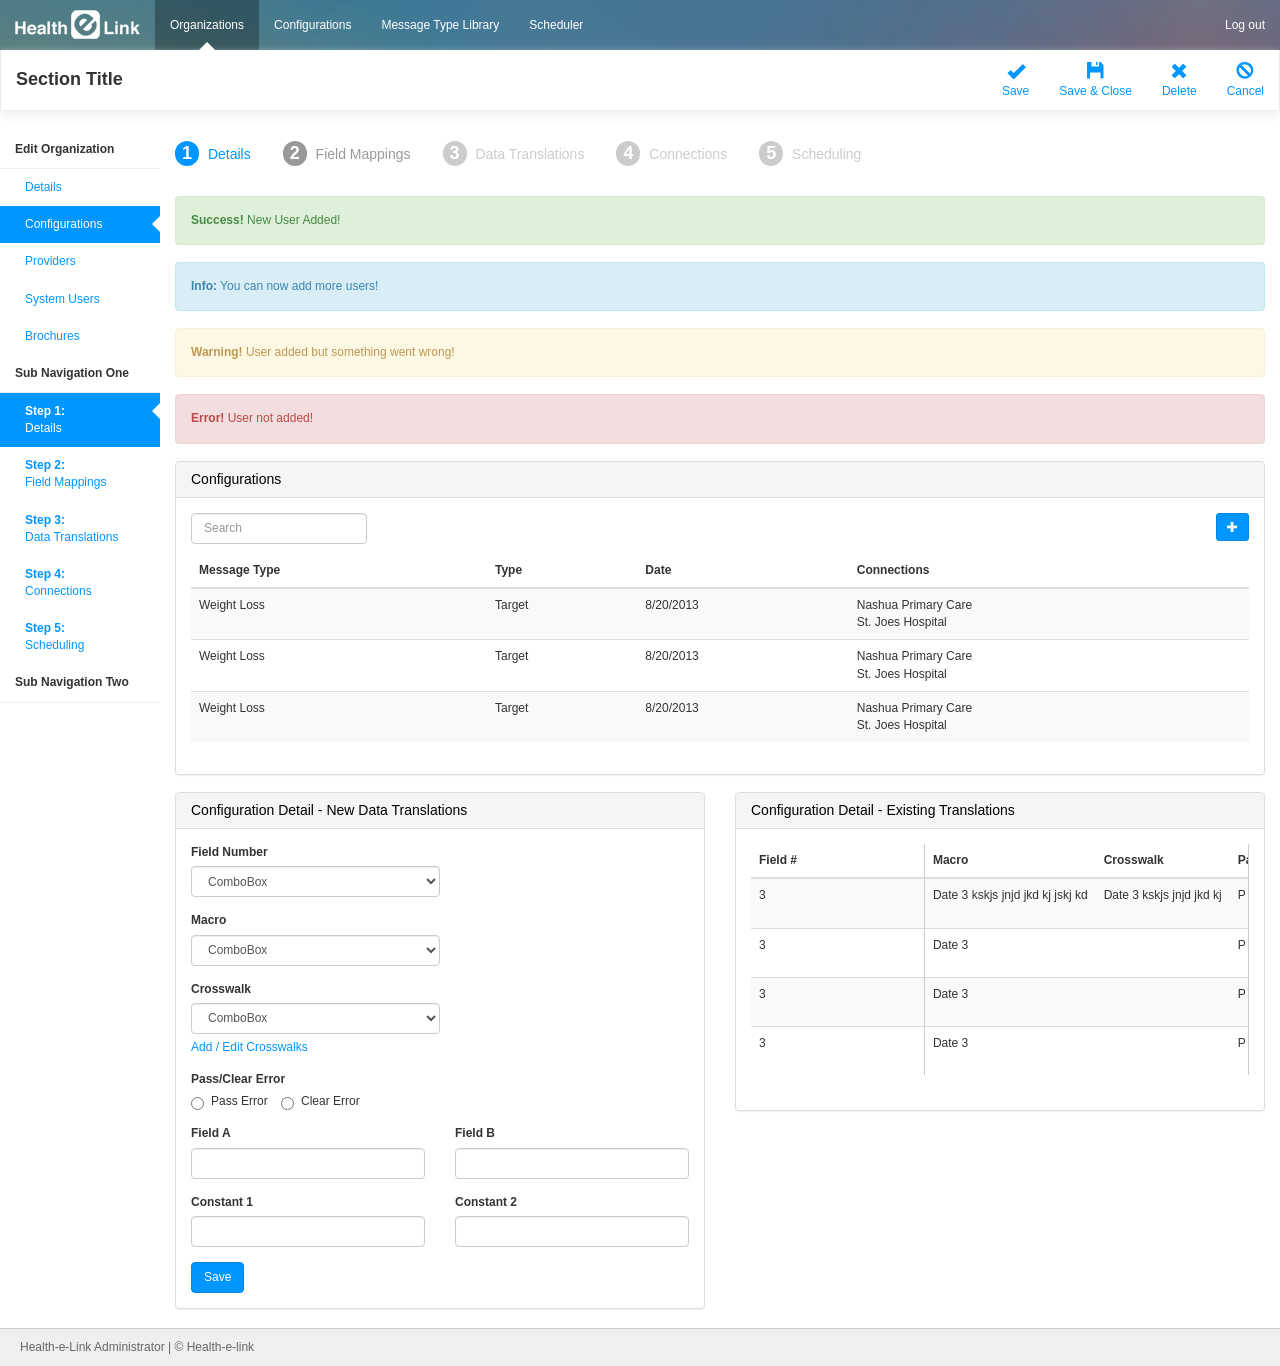
==== commit e787a4d7: "Added notifications to system users and general admin template" ====
--- a/admin-template.html
+++ b/admin-template.html
@@ -103,7 +103,7 @@
 							<a href="" title="Organization Subnav">Sub Navigation One</a>
 							<ul class="nav nav-pills nav-stacked">
 								<li class="active"><a href="" title=""><strong>Step 1:</strong><br/>Details</a></li>
-								<li><a href="" title=""><strong>Step 2:</strong><br/>Field Mappings</a></li>
+								<li><a href="?configurations-choose-fields" title=""><strong>Step 2:</strong><br/>Field Mappings</a></li>
 								<li><a href="" title=""><strong>Step 3:</strong><br/>Data Translations</a></li>
 								<li><a href="" title=""><strong>Step 4:</strong><br/>Connections</a></li>
 								<li><a href="" title=""><strong>Step 5:</strong><br/>Scheduling</a></li>
@@ -157,13 +157,19 @@
 				</nav>
 
 				<div class="col-md-12">
+
+					<div class="alert alert-success"><strong>Success!</strong> New User Added!</div>
+					<div class="alert alert-info"><strong>Info:</strong> You can now add more users!</div>
+					<div class="alert alert-warning"><strong>Warning!</strong> User added but something went wrong!</div>
+					<div class="alert alert-danger"><strong>Error!</strong> User not added!</div>
+
 					<section class="panel panel-default">
 						<div class="panel-heading">
 							<h3 class="panel-title">Configurations</h3>
 						</div>
 						<div class="panel-body">
 
-							<div style="overflow:hidden; margin-bottom:10px;">
+							<div class="table-actions">
 								<div class="form form-search pull-left">
 									<input type="text" class="form-control" placeholder="Search"/>
 								</div>
--- a/css/main.css
+++ b/css/main.css
@@ -5980,6 +5980,16 @@
 .main .panel-body:after {
   content: none;
 }
+.main.full-width {
+  margin-left: 0;
+}
+.contain {
+  /*
+	max-width:1170px;
+	margin:auto;
+	*/
+
+}
 .form-group .half {
   width: 50%;
 }
@@ -5987,6 +5997,10 @@
   white-space: nowrap;
   text-overflow: ellipsis;
   overflow: hidden;
+}
+.table-actions {
+  overflow: hidden;
+  margin-bottom: 10px;
 }
 .scrollable {
   overflow: auto;
@@ -6076,6 +6090,25 @@
   top: 50%;
   margin-top: -10px;
 }
+.secondary-nav .nav-steps .badge {
+  border-radius: 50%;
+  width: 20px;
+  height: 20px;
+  vertical-align: middle;
+  line-height: 100%;
+  margin-right: 5px;
+  font-size: 12px;
+  padding-top: 4px;
+  text-align: center;
+}
+.secondary-nav .nav-steps .badge-icon {
+  padding-top: 3px;
+  padding-left: 4px;
+}
+.secondary-nav .nav-steps .badge:empty {
+  display: inline-block;
+  vertical-align: middle;
+}
 .primary-nav {
   margin-bottom: 0;
   border-radius: 0;
@@ -6085,6 +6118,10 @@
   bottom: -2px;
   margin-left: -10px;
   left: 50%;
+  display: none;
+}
+.primary-nav li.active .indicator-active {
+  display: block;
 }
 .primary-nav .logo {
   margin-top: -16px;
@@ -6174,6 +6211,13 @@
 .login-container .login-note {
   text-align: center;
   margin-top: 10px;
+}
+.actions-col {
+  text-align: right;
+}
+.table td ul {
+  margin-left: 0;
+  padding-left: 20px;
 }
 .filler:after {
   background-color: inherit;
@@ -6199,3 +6243,9 @@
   height: 1%;
   zoom: 1;
 }
+.center-text {
+  text-align: center;
+}
+.half {
+  width: 50%;
+}
--- a/css/themes/theme-default.css
+++ b/css/themes/theme-default.css
@@ -92,6 +92,18 @@
   background-repeat: no-repeat;
   background-position: right 8px;
 }
+.secondary-nav .nav .badge {
+  background-color: #333333;
+}
+.secondary-nav .nav .disabled a {
+  color: #999999;
+}
+.secondary-nav .nav .disabled .badge {
+  background-color: #cccccc;
+}
+.secondary-nav .nav .complete .badge {
+  background-color: #009900;
+}
 .primary-nav {
   border: 0;
   background-color: #666666;
@@ -176,6 +188,9 @@
 .login .login-header {
   background-color: #666;
 }
+.table-default {
+  border-bottom: 1px solid #efefef;
+}
 body#login {
   background-color: #efefef;
 }
--- a/css/themes/theme-health-e-link.css
+++ b/css/themes/theme-health-e-link.css
@@ -91,6 +91,18 @@
   background-image: url('../../img/sp-common.png');
   background-repeat: no-repeat;
   background-position: right 8px;
+}
+.secondary-nav .nav .badge {
+  background-color: #333333;
+}
+.secondary-nav .nav .disabled a {
+  color: #999999;
+}
+.secondary-nav .nav .disabled .badge {
+  background-color: #cccccc;
+}
+.secondary-nav .nav .complete .badge {
+  background-color: #009900;
 }
 .primary-nav {
   border: 0;
@@ -176,6 +188,9 @@
 .login .login-header {
   background-color: #666;
 }
+.table-default {
+  border-bottom: 1px solid #efefef;
+}
 body#login {
   background-color: #efefef;
 }
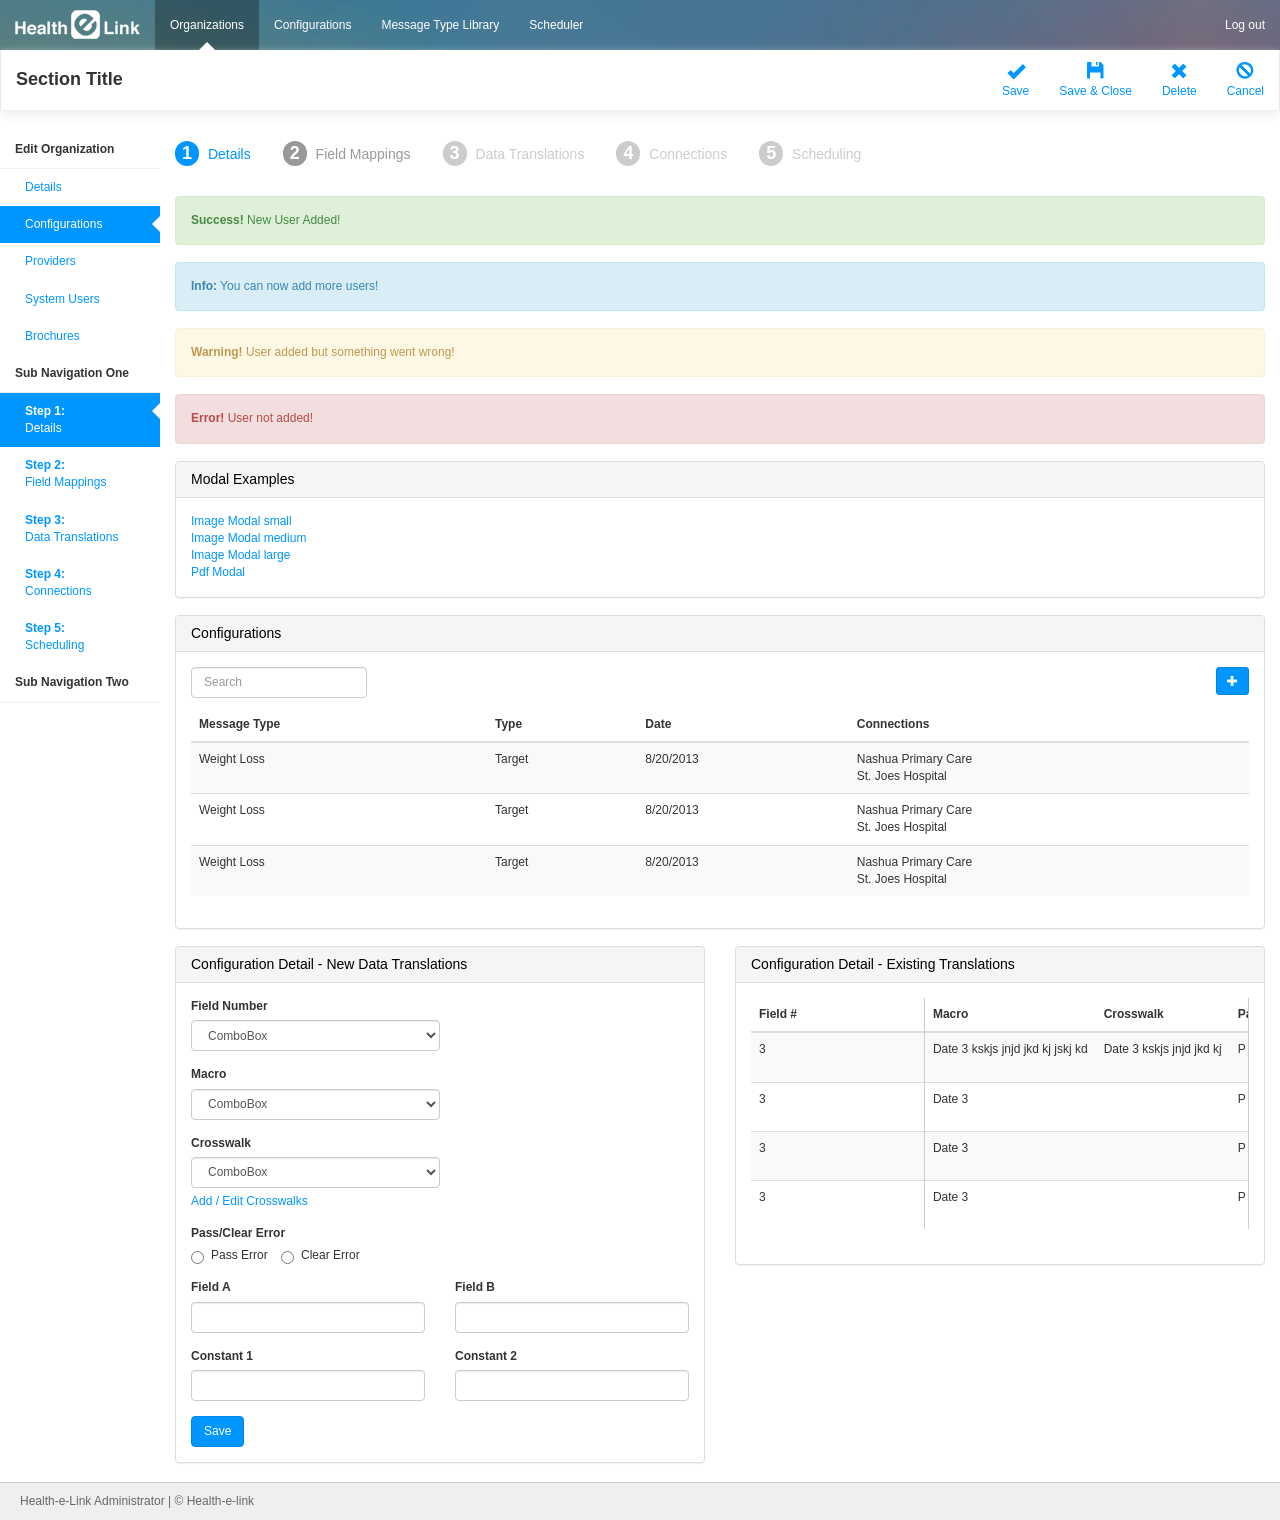
==== commit 0a2f7652: "Added bootstrap modal extenstion : "mediaModal" This extension will handle viewing images and PDFs i" ====
--- a/admin-template.html
+++ b/admin-template.html
@@ -162,6 +162,18 @@
 					<div class="alert alert-info"><strong>Info:</strong> You can now add more users!</div>
 					<div class="alert alert-warning"><strong>Warning!</strong> User added but something went wrong!</div>
 					<div class="alert alert-danger"><strong>Error!</strong> User not added!</div>
+
+					<section class="panel panel-default">
+						<div class="panel-heading">
+							<h3 class="panel-title">Modal Examples</h3>
+						</div>
+						<div class="panel-body">
+							<a href="img/test.jpg" data-toggle="modal" data-target="#mediaModal" class="media-modal" data-title="Image Example">Image Modal small</a><br/>
+							<a href="img/test-med.jpg" data-toggle="modal" data-target="#mediaModal" class="media-modal" data-title="Image Example">Image Modal medium</a><br/>
+							<a href="img/test-large-h.jpg" data-toggle="modal" data-target="#mediaModal" class="media-modal" data-title="Image Example">Image Modal large</a><br/>
+							<a href="img/test-pdf.pdf" data-toggle="modal" data-target="#mediaModal" class="media-modal" data-title="PDF Example">Pdf Modal</a>
+						</div>
+					</section>
 
 					<section class="panel panel-default">
 						<div class="panel-heading">
@@ -435,6 +447,20 @@
 		</div>
 	</div>
 
+	<!-- media modal skeleton -->
+	<div class="modal fade modal-media" id="mediaModal" role="dialog" tabindex="-1" aria-labeledby="" aria-hidden="true" aria-describedby="">
+		<div class="modal-dialog">
+			<div class="modal-content">
+				<div class="modal-header">
+					<button type="button" class="close" data-dismiss="modal" aria-hidden="true">&times;</button>
+					<h3 class="panel-title"></h3>
+				</div>
+				<div class="modal-body">
+				</div>
+			</div>
+		</div>
+	</div>
+
 	<footer class="footer">
 		<div class="footer-content"><span class="footer-brand">Health-e-Link Administrator</span> | <span class="copyright">&copy; Health-e-link</span></div>
 	</footer>
--- a/css/main.css
+++ b/css/main.css
@@ -6008,6 +6008,35 @@
 .modal {
   overflow: auto;
 }
+.modal-media.image-modal .modal-dialog {
+  min-width: 0;
+  box-sizing: content-box;
+}
+.modal-media.image-modal .modal-body {
+  padding: 20px;
+  box-sizing: content-box;
+}
+.modal-media.image-modal .modal-image {
+  margin: auto;
+  display: block;
+}
+.modal-media.image-modal .modal-iframe {
+  width: 100%;
+  height: 100%;
+  display: block;
+}
+.modal-media.pdf-modal .modal-content {
+  position: relative;
+  max-height: 100%;
+  height: 100%;
+}
+.modal-media.pdf-modal .modal-body {
+  box-sizing: border-box;
+}
+.modal-media.pdf-modal .modal-dialog {
+  width: 90%;
+  height: 100%;
+}
 .logo {
   width: 125px;
   height: 30px;
--- a/css/themes/theme-default.css
+++ b/css/themes/theme-default.css
@@ -93,10 +93,10 @@
   background-position: right 8px;
 }
 .secondary-nav .nav .badge {
-  background-color: #333333;
+  background-color: #333;
 }
 .secondary-nav .nav .disabled a {
-  color: #999999;
+  color: #999;
 }
 .secondary-nav .nav .disabled .badge {
   background-color: #cccccc;
--- a/css/themes/theme-health-e-link.css
+++ b/css/themes/theme-health-e-link.css
@@ -93,10 +93,10 @@
   background-position: right 8px;
 }
 .secondary-nav .nav .badge {
-  background-color: #333333;
+  background-color: #333;
 }
 .secondary-nav .nav .disabled a {
-  color: #999999;
+  color: #999;
 }
 .secondary-nav .nav .disabled .badge {
   background-color: #cccccc;
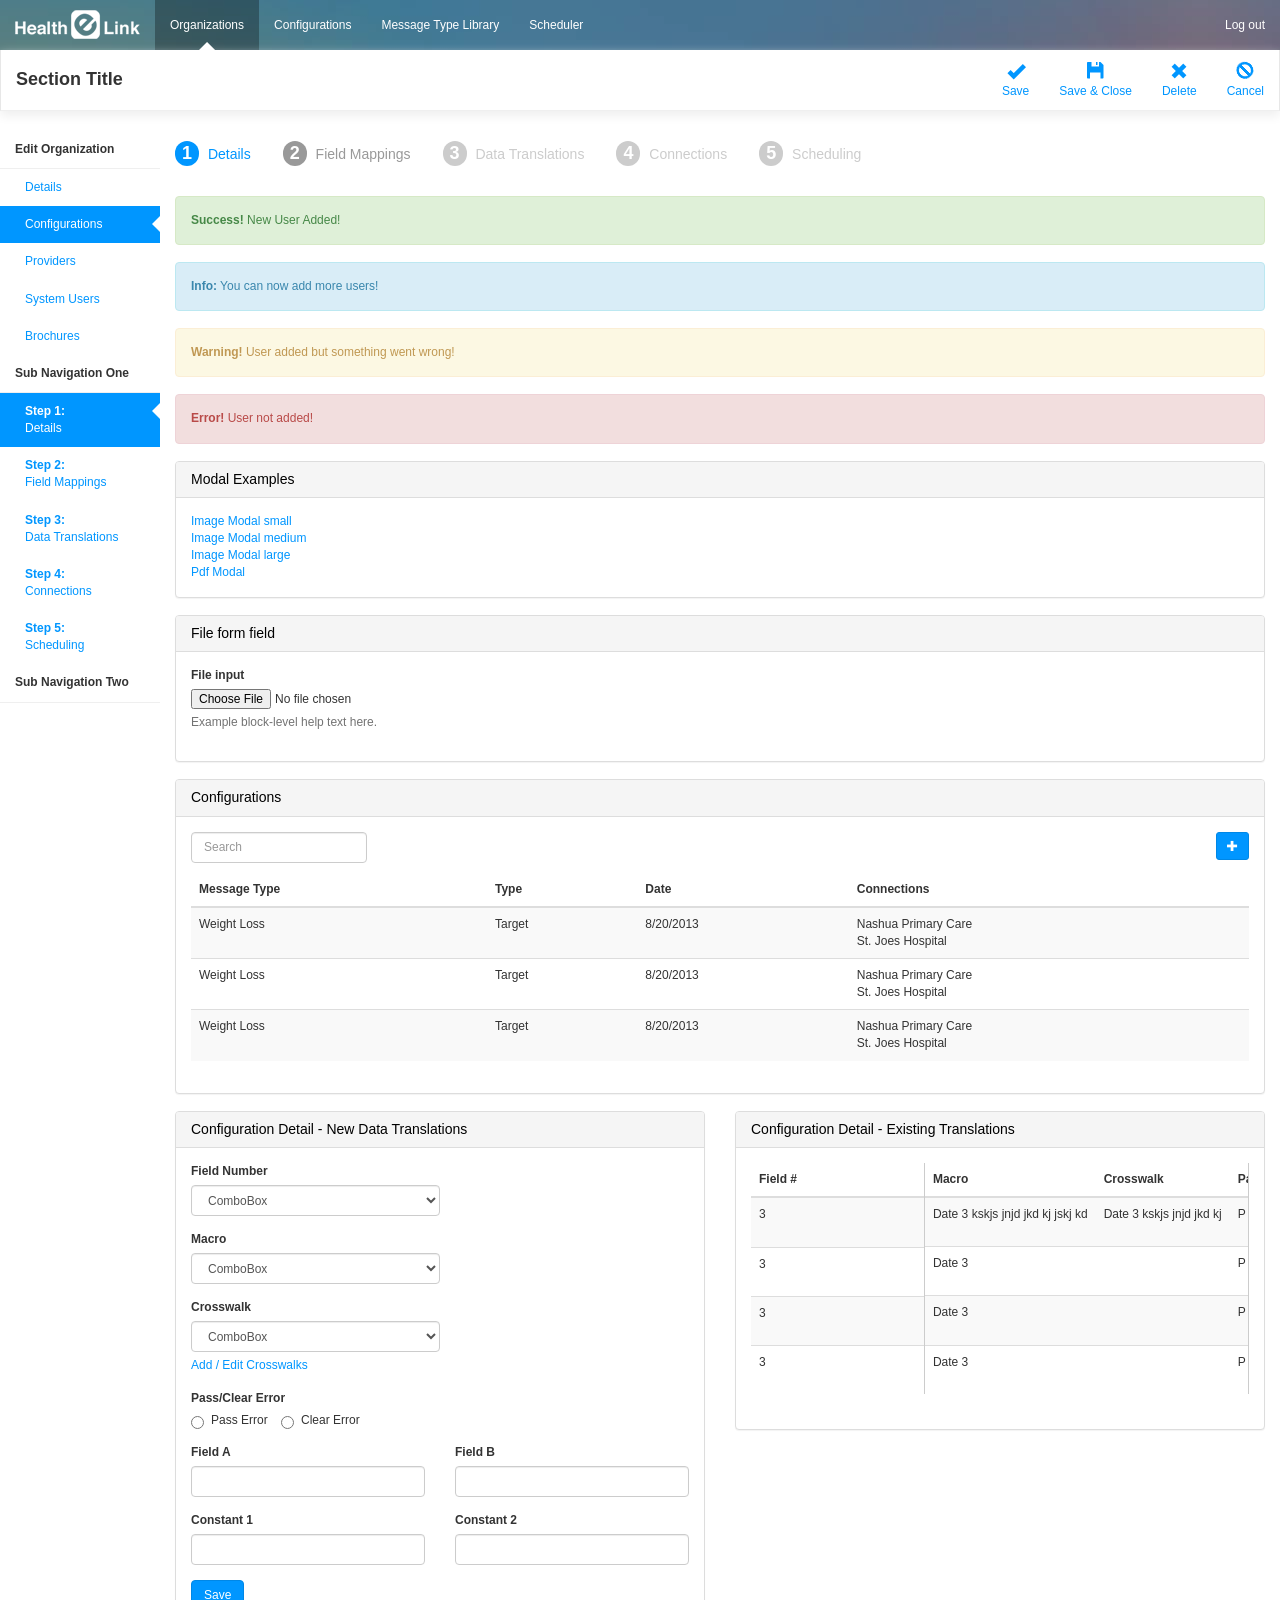
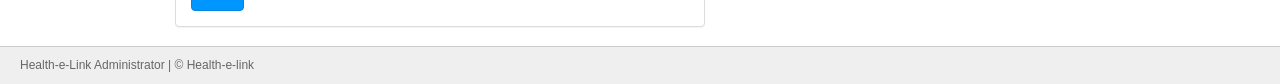
==== commit 33b1d4aa: "File form field example" ====
--- a/admin-template.html
+++ b/admin-template.html
@@ -172,6 +172,20 @@
 							<a href="img/test-med.jpg" data-toggle="modal" data-target="#mediaModal" class="media-modal" data-title="Image Example">Image Modal medium</a><br/>
 							<a href="img/test-large-h.jpg" data-toggle="modal" data-target="#mediaModal" class="media-modal" data-title="Image Example">Image Modal large</a><br/>
 							<a href="img/test-pdf.pdf" data-toggle="modal" data-target="#mediaModal" class="media-modal" data-title="PDF Example">Pdf Modal</a>
+						</div>
+					</section>
+
+
+					<section class="panel panel-default">
+						<div class="panel-heading">
+							<h3 class="panel-title">File form field</h3>
+						</div>
+						<div class="panel-body">
+							<div class="form-group">
+								<label for="exampleInputFile">File input</label>
+								<input type="file" id="exampleInputFile">
+								<p class="help-block">Example block-level help text here.</p>
+							</div>
 						</div>
 					</section>
 
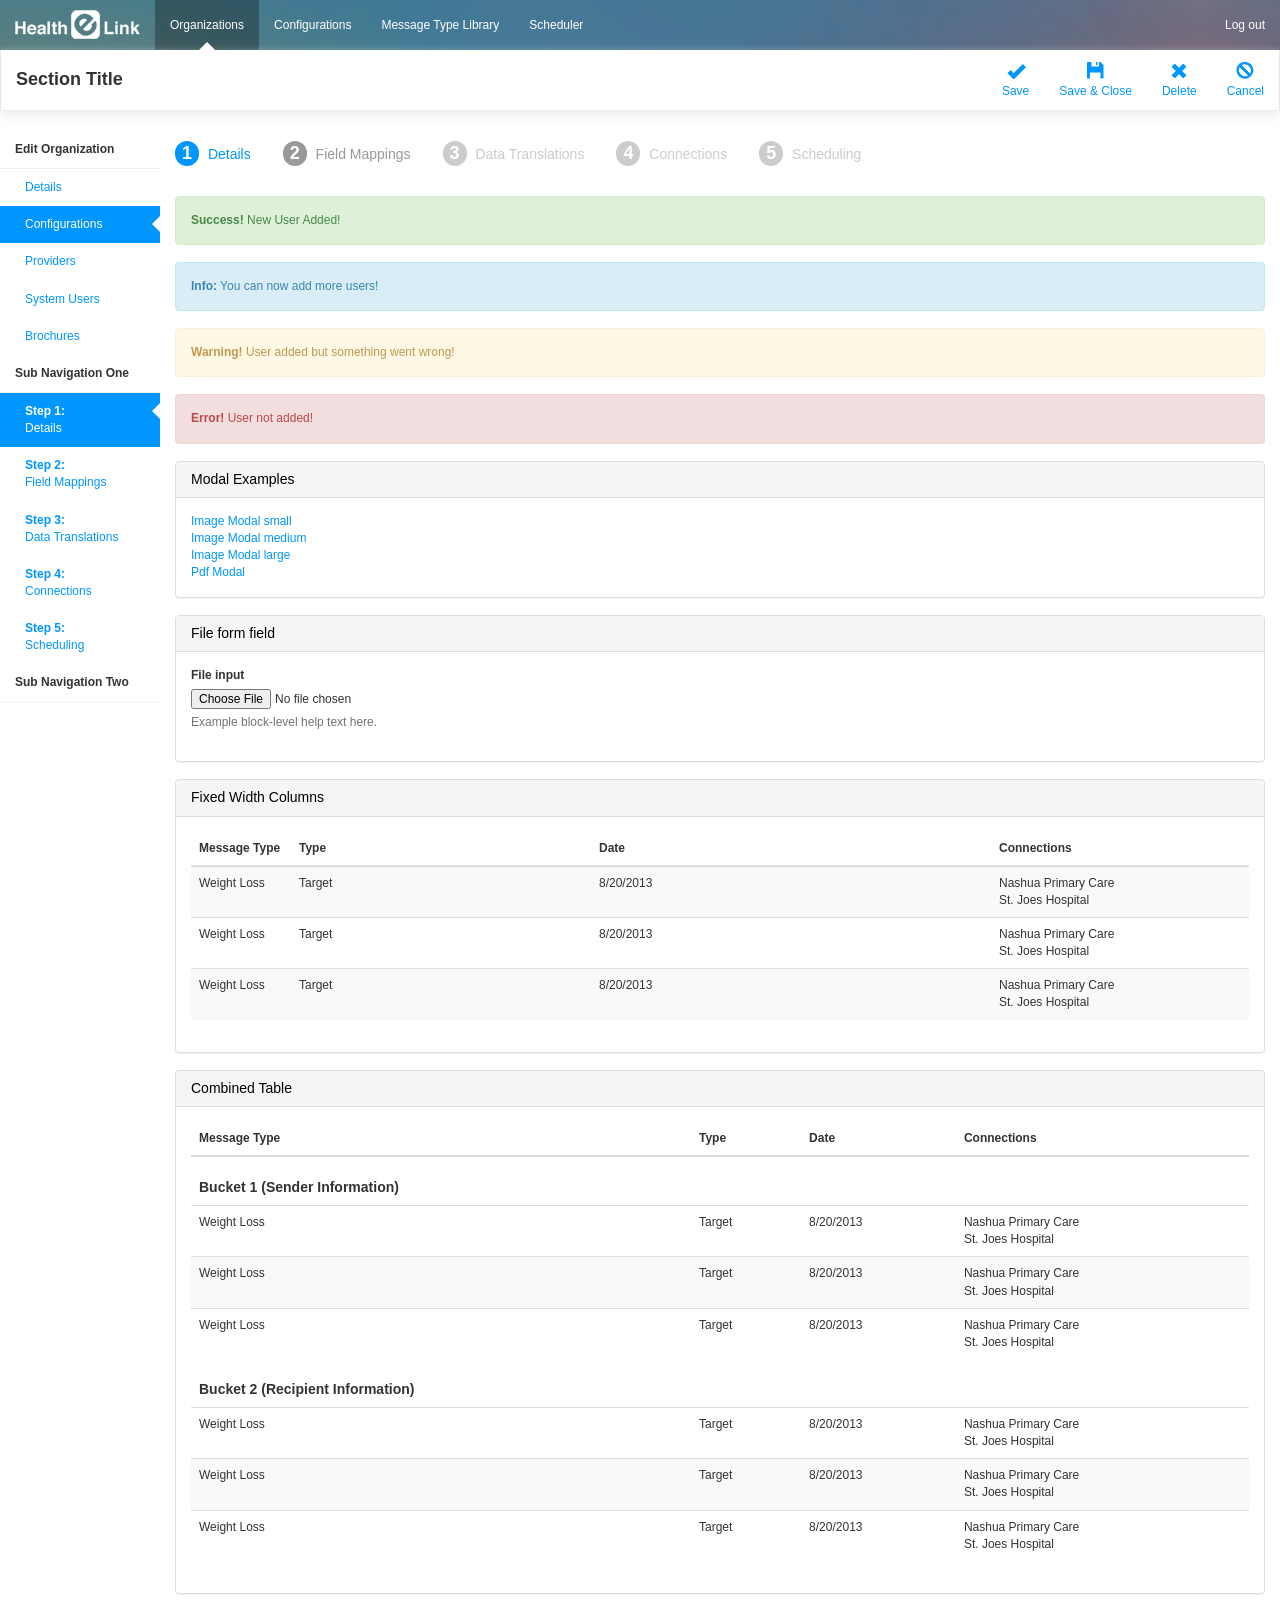
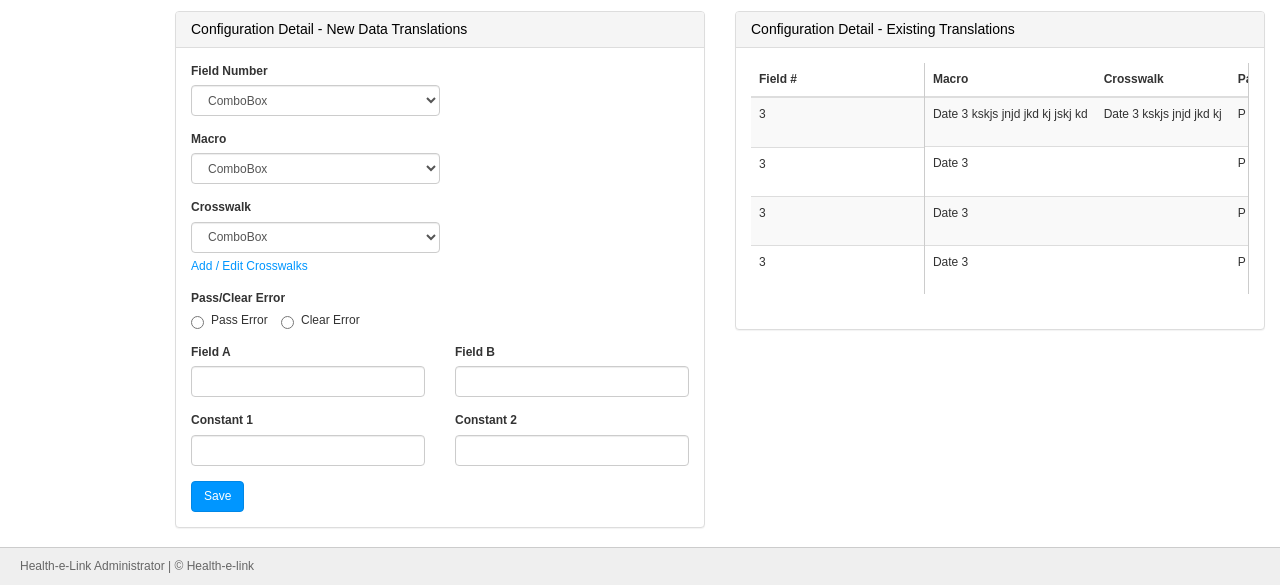
==== commit f8f95b82: "Add combined table and fixed width column table examples" ====
--- a/admin-template.html
+++ b/admin-template.html
@@ -191,30 +191,88 @@
 
 					<section class="panel panel-default">
 						<div class="panel-heading">
-							<h3 class="panel-title">Configurations</h3>
+							<h3 class="panel-title">Fixed Width Columns</h3>
 						</div>
 						<div class="panel-body">
-
-							<div class="table-actions">
-								<div class="form form-search pull-left">
-									<input type="text" class="form-control" placeholder="Search"/>
-								</div>
-								<button class="btn btn-primary btn-sm pull-right">
-									<span class="glyphicon glyphicon-plus"></span>
-								</button>
-							</div>
-
 							<div class="form-container scrollable">
 								<table class="table table-striped table-hover">
 									<thead>
 										<tr>
-											<th>Message Type</th>
+											<th style="width:100px; min-width:100px">Message Type</th>
+											<th style="width:300px; min-width:300px;">Type</th>
+											<th style="width:400px; min-width:400px;">Date</th>
+											<th>Connections</th>
+										</tr>
+									</thead>
+									<tbody>
+										<tr>
+											<td>Weight Loss</td>
+											<td>Target</td>
+											<td>8/20/2013</td>
+											<td>Nashua Primary Care<br/>St. Joes Hospital</td>
+										</tr>
+										<tr>
+											<td>Weight Loss</td>
+											<td>Target</td>
+											<td>8/20/2013</td>
+											<td>Nashua Primary Care<br/>St. Joes Hospital</td>
+										</tr>
+										<tr>
+											<td>Weight Loss</td>
+											<td>Target</td>
+											<td>8/20/2013</td>
+											<td>Nashua Primary Care<br/>St. Joes Hospital</td>
+										</tr>
+									</tbody>
+								</table>
+							</div>
+						</div>
+					</section>
+
+					<section class="panel panel-default">
+						<div class="panel-heading">
+							<h3 class="panel-title">Combined Table</h3>
+						</div>
+						<div class="panel-body">
+							<div class="form-container scrollable">
+								<table class="table table-striped table-hover">
+									<thead>
+										<tr>
+											<th style="width:500px; min-width:500px">Message Type</th>
 											<th>Type</th>
 											<th>Date</th>
 											<th>Connections</th>
 										</tr>
 									</thead>
 									<tbody>
+										<tr class="table-section-title">
+											<td colspan="4">
+												<strong>Bucket 1 (Sender Information)</strong>
+											</td>
+										</tr>
+										<tr>
+											<td>Weight Loss</td>
+											<td>Target</td>
+											<td>8/20/2013</td>
+											<td>Nashua Primary Care<br/>St. Joes Hospital</td>
+										</tr>
+										<tr>
+											<td>Weight Loss</td>
+											<td>Target</td>
+											<td>8/20/2013</td>
+											<td>Nashua Primary Care<br/>St. Joes Hospital</td>
+										</tr>
+										<tr>
+											<td>Weight Loss</td>
+											<td>Target</td>
+											<td>8/20/2013</td>
+											<td>Nashua Primary Care<br/>St. Joes Hospital</td>
+										</tr>
+										<tr class="table-section-title">
+											<td colspan="4">
+												<strong>Bucket 2 (Recipient Information)</strong>
+											</td>
+										</tr>
 										<tr>
 											<td>Weight Loss</td>
 											<td>Target</td>
--- a/css/main.css
+++ b/css/main.css
@@ -6002,6 +6002,10 @@
   overflow: hidden;
   margin-bottom: 10px;
 }
+.table > tbody > tr.table-section-title > td {
+  border-top: 0;
+  padding-top: 20px;
+}
 .scrollable {
   overflow: auto;
 }
--- a/css/themes/theme-default.css
+++ b/css/themes/theme-default.css
@@ -191,6 +191,10 @@
 .table-default {
   border-bottom: 1px solid #efefef;
 }
+.table > tbody > tr.table-section-title > td {
+  background-color: #fff;
+  font-size: 14px;
+}
 body#login {
   background-color: #efefef;
 }
--- a/css/themes/theme-health-e-link.css
+++ b/css/themes/theme-health-e-link.css
@@ -191,6 +191,10 @@
 .table-default {
   border-bottom: 1px solid #efefef;
 }
+.table > tbody > tr.table-section-title > td {
+  background-color: #fff;
+  font-size: 14px;
+}
 body#login {
   background-color: #efefef;
 }
